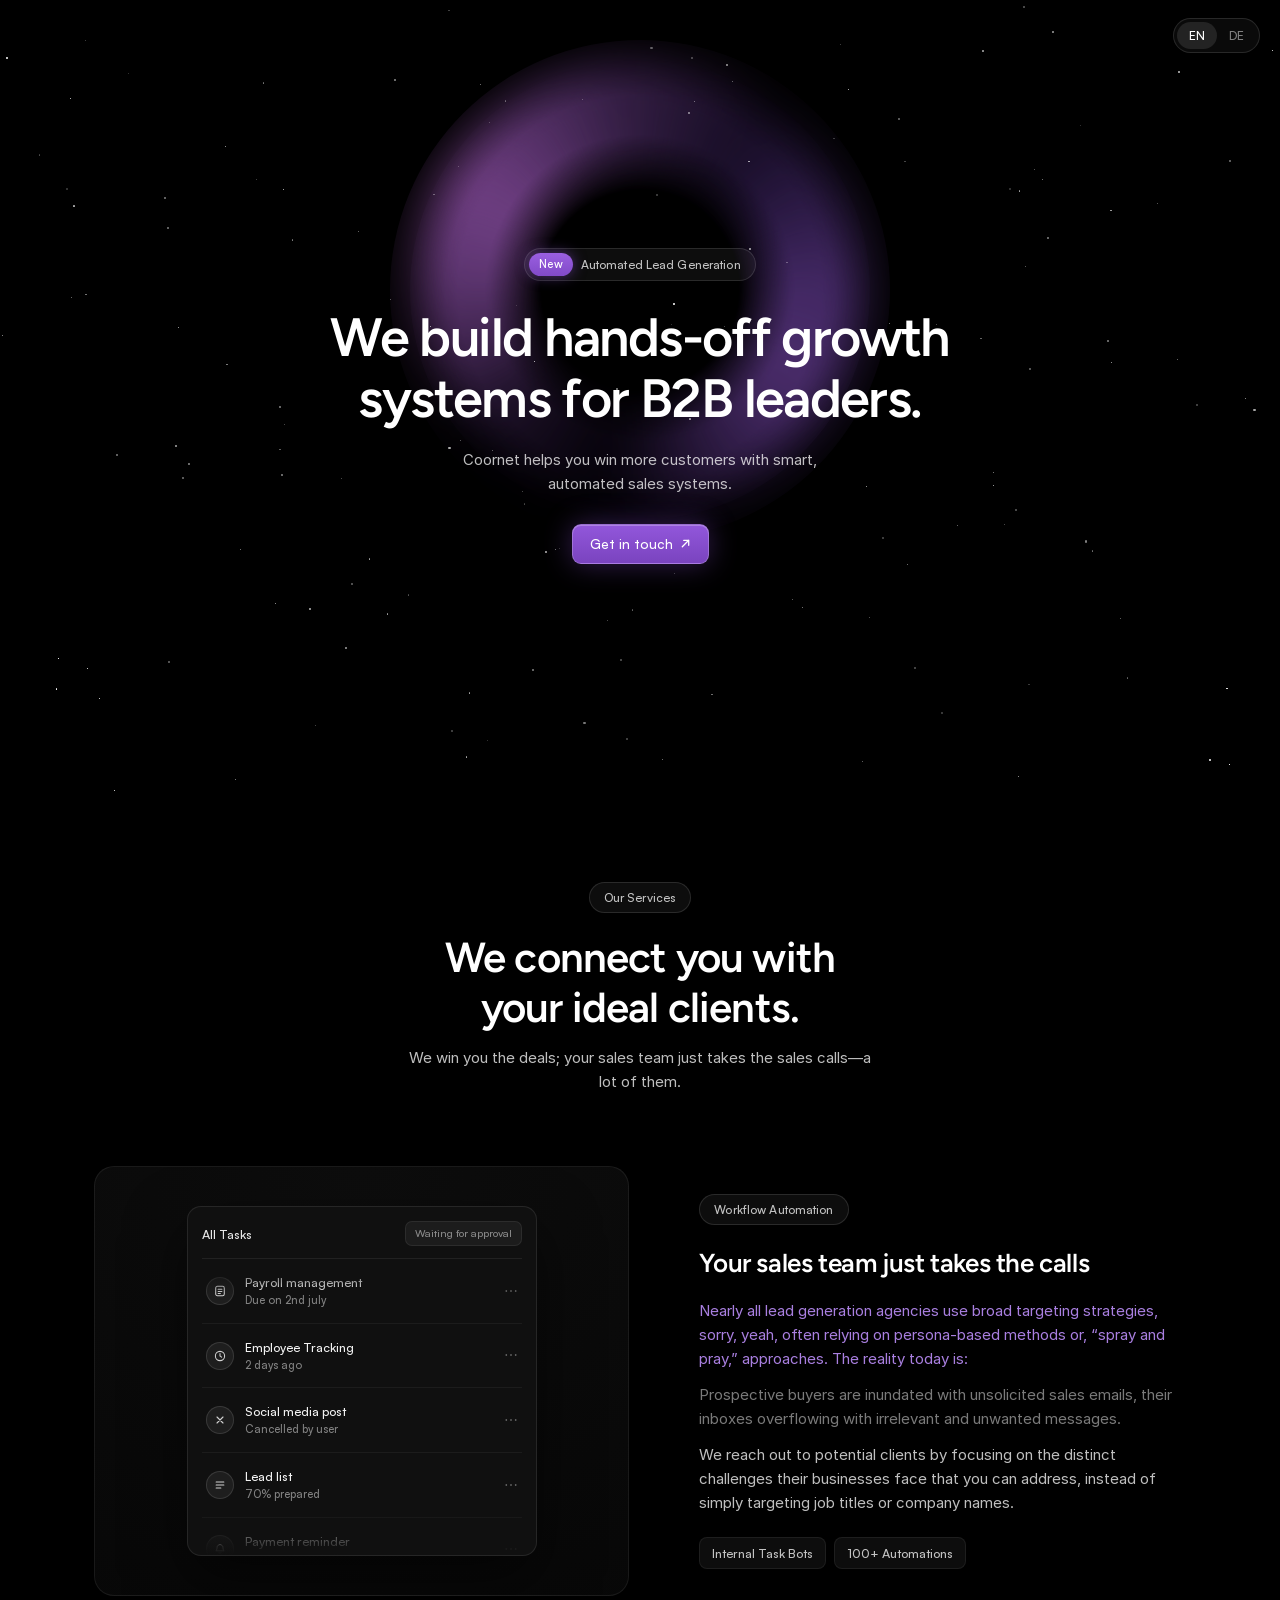
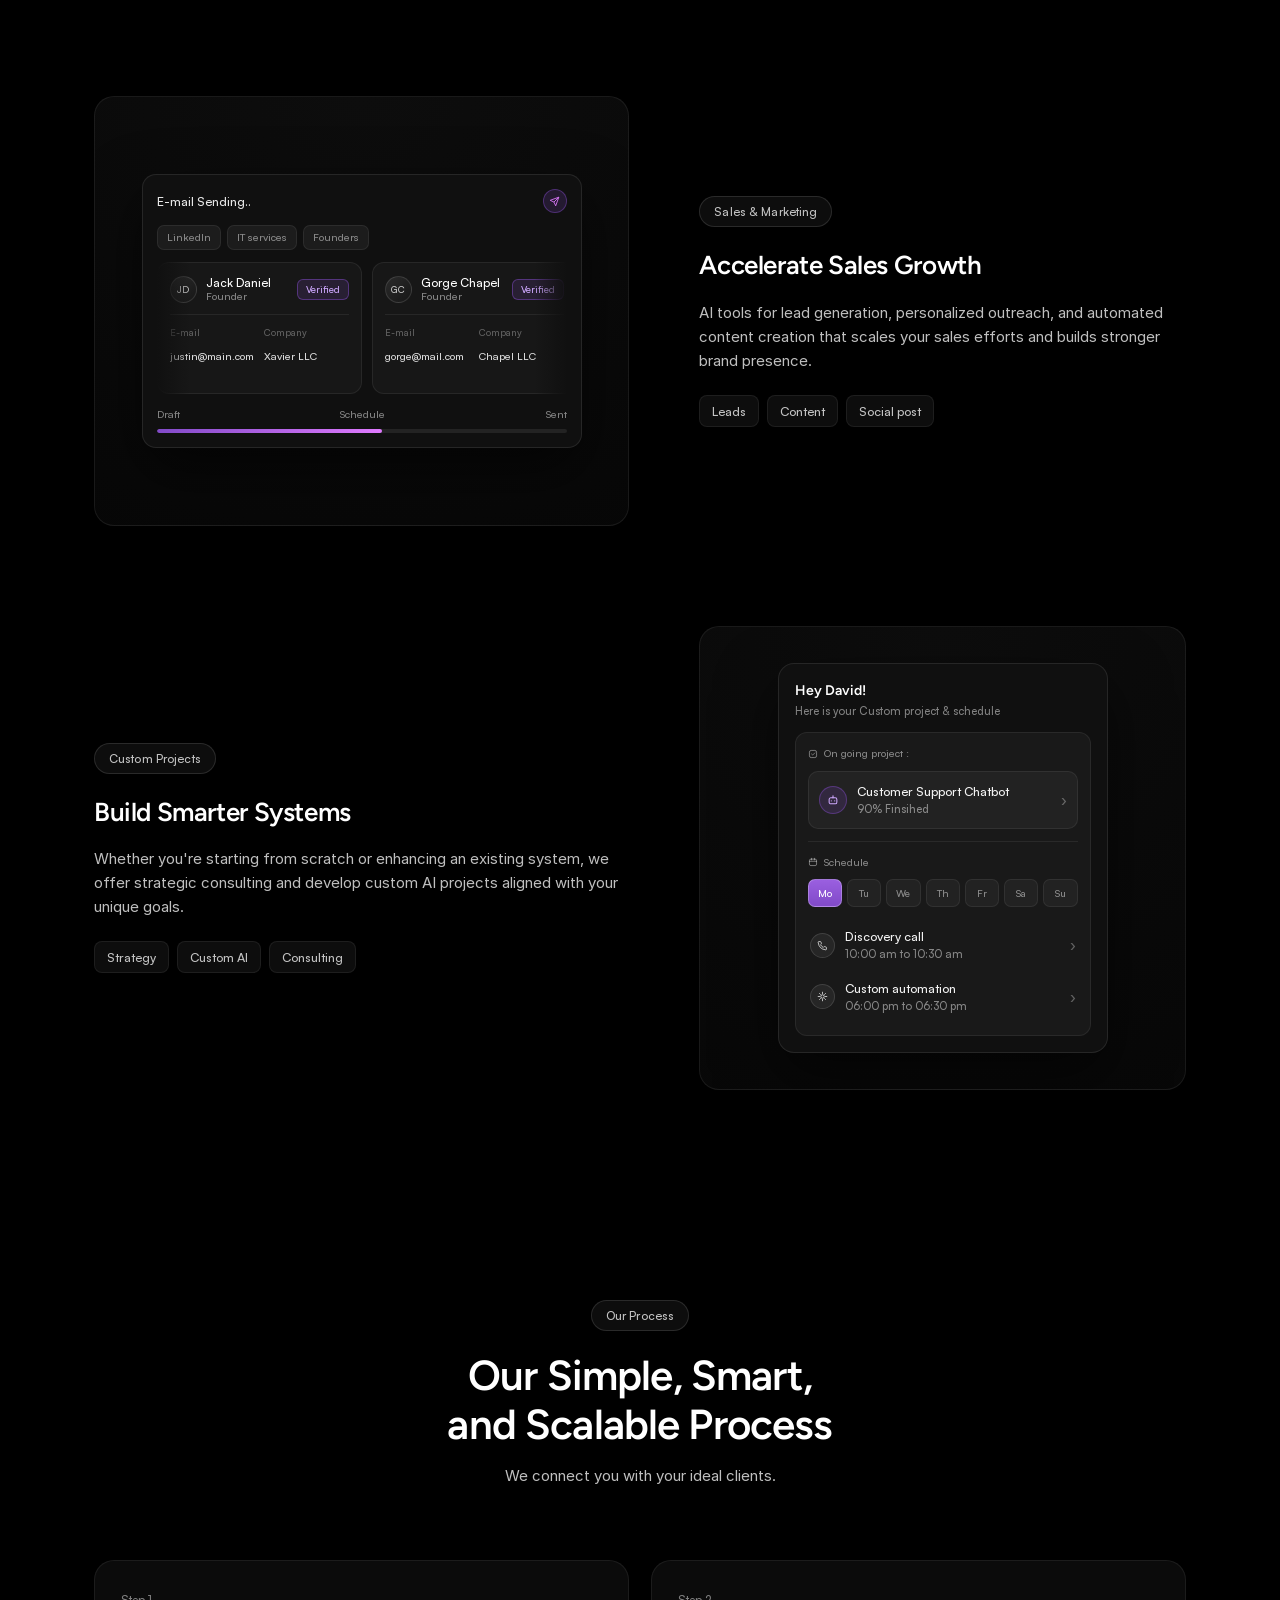
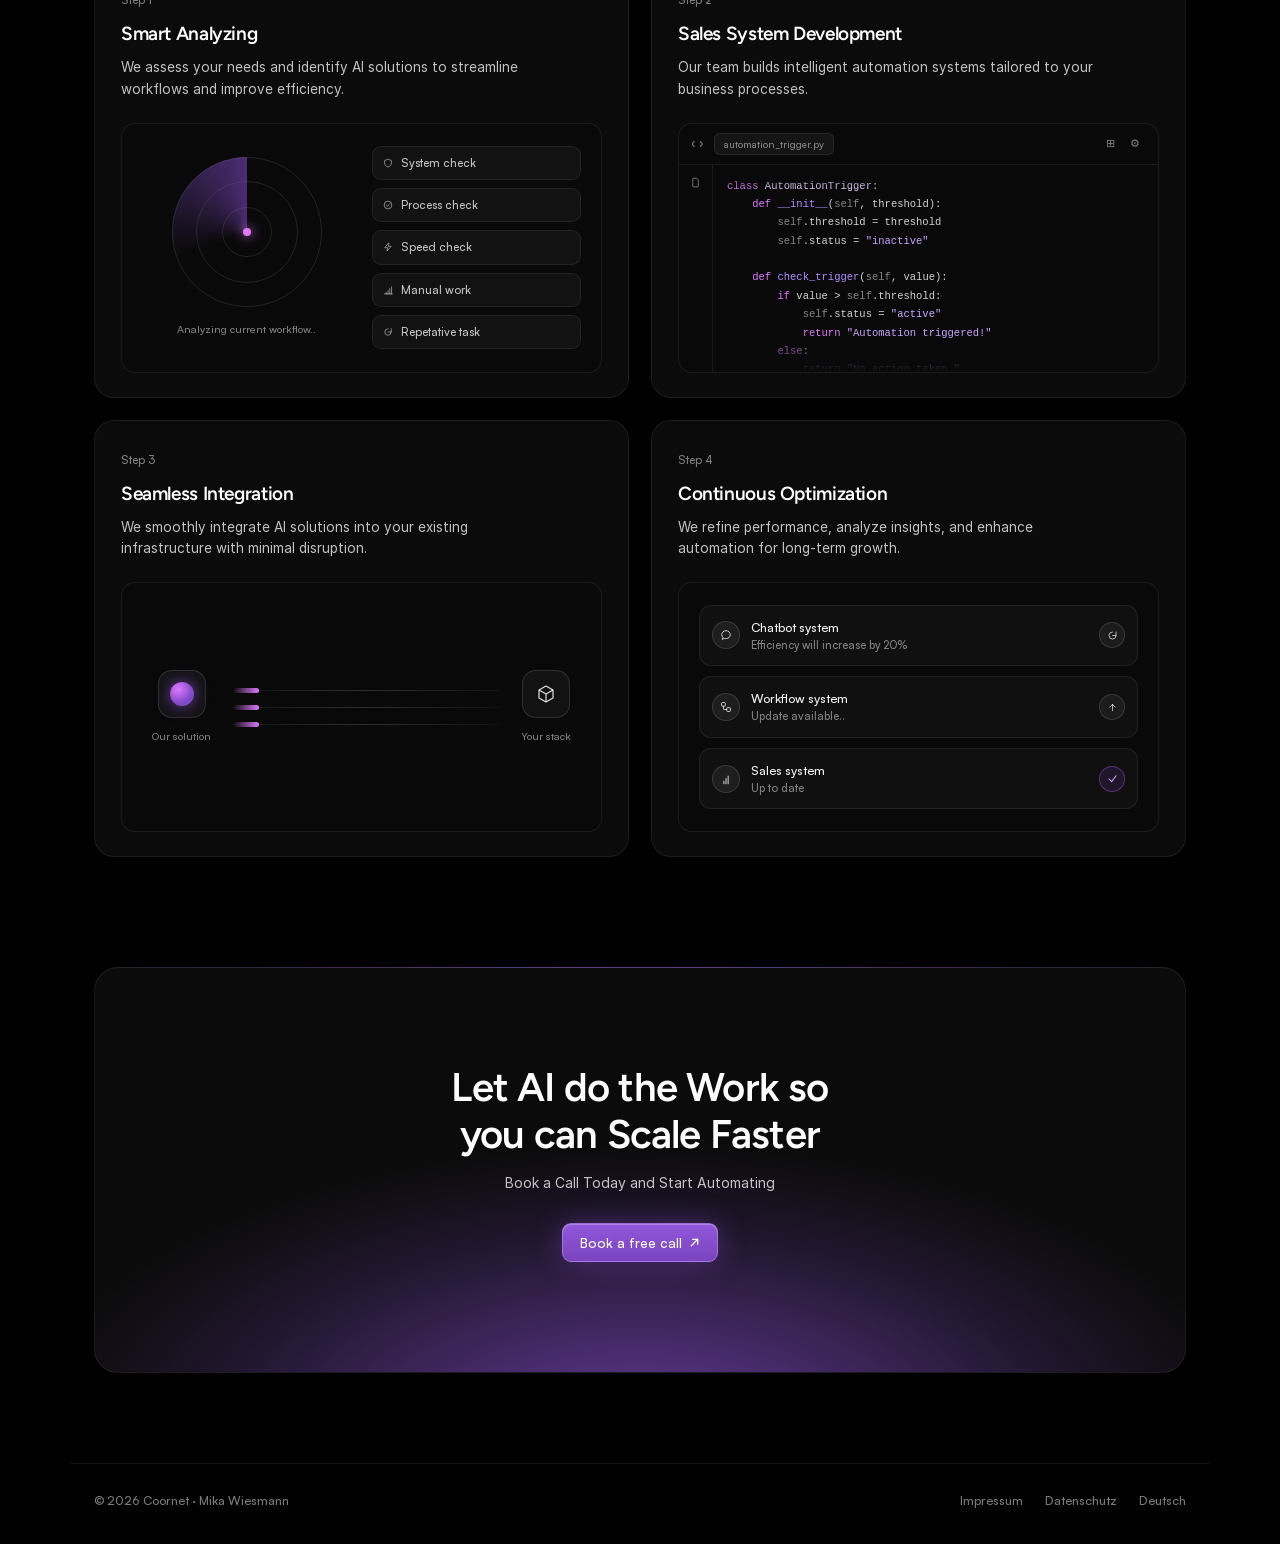
==== index.html @ ecef2a07 "Coornet site: static rebuild from Framer (EN + DE + legal pages) One-pager rebuilt as dependency-fre" ====
<!DOCTYPE html>
<html lang="en">
<head>
  <meta charset="utf-8">
  <meta name="viewport" content="width=device-width, initial-scale=1">
  <title>Coornet</title>
  <meta name="description" content="Coornet builds hands-off growth systems for B2B leaders: automated lead generation and outbound sales systems that win you customers.">
  <link rel="canonical" href="https://www.coornet.com/">
  <link rel="alternate" hreflang="en" href="https://www.coornet.com/">
  <link rel="alternate" hreflang="de" href="https://www.coornet.com/de/">
  <link rel="alternate" hreflang="x-default" href="https://www.coornet.com/">
  <meta property="og:title" content="Coornet">
  <meta property="og:description" content="We build hands-off growth systems for B2B leaders.">
  <meta property="og:image" content="https://www.coornet.com/assets/img/coornet-icon.png">
  <meta property="og:url" content="https://www.coornet.com/">
  <meta property="og:type" content="website">
  <link rel="icon" type="image/png" href="/assets/img/coornet-icon.png">
  <link rel="apple-touch-icon" href="/assets/img/coornet-icon.png">
  <link rel="stylesheet" href="/assets/css/fonts.css">
  <link rel="stylesheet" href="/assets/css/style.css">
</head>
<body>

<nav class="lang-switch" aria-label="Language">
  <a href="/" class="active" aria-current="page">EN</a><a href="/de/">DE</a>
</nav>

<!-- ============ HERO ============ -->
<section class="hero">
  <div class="hero-bg" aria-hidden="true">
    <div class="orb"></div>
    <div class="orb-core"></div>
    <div id="stars"></div>
  </div>
  <div class="hero-content">
    <div class="badge-pill hero-badge">
      <span class="badge-new">New</span>
      <span>Automated Lead Generation</span>
    </div>
    <h1 class="stagger">
      <span>We</span> <span>build</span> <span>hands-off</span> <span>growth</span>
      <span>systems</span> <span>for</span> <span>B2B</span> <span>leaders.</span>
    </h1>
    <p class="hero-sub stagger">
      <span>Coornet</span> <span>helps</span> <span>you</span> <span>win</span> <span>more</span>
      <span>customers</span> <span>with</span> <span>smart,</span> <span>automated</span>
      <span>sales</span> <span>systems.</span>
    </p>
    <div class="hero-cta">
      <a class="btn" href="https://cal.com/mika-wiesmann-trrq4i/intro-call-30m" target="_blank" rel="noopener">
        <span class="btn-label"><span>Get in touch</span><span>Get in touch</span></span>
        <svg class="btn-arrow" width="11" height="11" viewBox="0 0 12 12" fill="none"><path d="M2.5 9.5L9.5 2.5M9.5 2.5H4M9.5 2.5V8" stroke="currentColor" stroke-width="1.4" stroke-linecap="round" stroke-linejoin="round"/></svg>
      </a>
    </div>
  </div>
</section>

<!-- ============ SERVICES ============ -->
<section class="section services">
  <header class="sec-head reveal">
    <div class="badge-pill">Our Services</div>
    <h2>We connect you with<br>your ideal clients.</h2>
    <p>We win you the deals; your sales team just takes the sales calls&mdash;a lot of them.</p>
  </header>

  <!-- Card 1: Workflow Automation -->
  <div class="feature-card reveal">
    <div class="feature-graphic">
      <div class="mock mock-tasks">
        <div class="mock-tasks-top">
          <span class="mt-title">All Tasks</span>
          <span class="chip-dim">Waiting for approval</span>
        </div>
        <div class="tasks-viewport">
          <ul class="tasks-scroll">
            <li><span class="t-ico"><svg width="12" height="12" viewBox="0 0 14 14" fill="none"><rect x="2" y="1.5" width="10" height="11" rx="2" stroke="currentColor" stroke-width="1.2"/><path d="M4.8 5h4.4M4.8 7.5h4.4M4.8 10h2.6" stroke="currentColor" stroke-width="1.2" stroke-linecap="round"/></svg></span><span class="t-txt"><b>Payroll management</b><i>Due on 2nd july</i></span><span class="t-more">&#8943;</span></li>
            <li><span class="t-ico"><svg width="12" height="12" viewBox="0 0 14 14" fill="none"><circle cx="7" cy="7" r="5.4" stroke="currentColor" stroke-width="1.2"/><path d="M7 4.2V7l1.9 1.4" stroke="currentColor" stroke-width="1.2" stroke-linecap="round"/></svg></span><span class="t-txt"><b>Employee Tracking</b><i>2 days ago</i></span><span class="t-more">&#8943;</span></li>
            <li><span class="t-ico"><svg width="12" height="12" viewBox="0 0 14 14" fill="none"><path d="M3.5 3.5l7 7M10.5 3.5l-7 7" stroke="currentColor" stroke-width="1.3" stroke-linecap="round"/></svg></span><span class="t-txt"><b>Social media post</b><i>Cancelled by user</i></span><span class="t-more">&#8943;</span></li>
            <li><span class="t-ico"><svg width="12" height="12" viewBox="0 0 14 14" fill="none"><path d="M2.5 3.5h9M2.5 7h9M2.5 10.5h5.5" stroke="currentColor" stroke-width="1.2" stroke-linecap="round"/></svg></span><span class="t-txt"><b>Lead list</b><i>70% prepared</i></span><span class="t-more">&#8943;</span></li>
            <li><span class="t-ico"><svg width="12" height="12" viewBox="0 0 14 14" fill="none"><path d="M7 1.8c-2 0-3.4 1.5-3.4 3.4 0 3-1.4 4-1.4 4h9.6s-1.4-1-1.4-4c0-1.9-1.4-3.4-3.4-3.4zM5.9 11.4a1.2 1.2 0 002.2 0" stroke="currentColor" stroke-width="1.1" stroke-linecap="round" stroke-linejoin="round"/></svg></span><span class="t-txt"><b>Payment reminder</b><i>sent to selected clients</i></span><span class="t-more">&#8943;</span></li>
          </ul>
        </div>
      </div>
    </div>
    <div class="feature-content">
      <div class="badge-pill">Workflow Automation</div>
      <h3>Your sales team just takes the calls</h3>
      <p class="tint-purple">Nearly all lead generation agencies use broad targeting strategies, sorry, yeah, often relying on persona-based methods or, &ldquo;spray and pray,&rdquo; approaches. The reality today is:</p>
      <p class="tint-dim">Prospective buyers are inundated with unsolicited sales emails, their inboxes overflowing with irrelevant and unwanted messages.</p>
      <p>We reach out to potential clients by focusing on the distinct challenges their businesses face that you can address, instead of simply targeting job titles or company names.</p>
      <div class="tags"><span>Internal Task Bots</span><span>100+ Automations</span></div>
    </div>
  </div>

  <!-- Card 2: Sales & Marketing -->
  <div class="feature-card reveal">
    <div class="feature-graphic">
      <div class="mock mock-email">
        <div class="me-head">
          <span class="mt-title">E-mail Sending..</span>
          <span class="me-send"><svg width="11" height="11" viewBox="0 0 14 14" fill="none"><path d="M12.5 1.5L6.3 7.7M12.5 1.5L8.5 12.5l-2.2-4.8L1.5 5.5l11-4z" stroke="currentColor" stroke-width="1.1" stroke-linejoin="round"/></svg></span>
        </div>
        <div class="me-filters">
          <span class="chip-dim">LinkedIn</span><span class="chip-dim">IT services</span><span class="chip-dim">Founders</span>
        </div>
        <div class="leads-viewport">
          <div class="leads-track">
            <div class="lead-card"><div class="lc-top"><span class="lc-av">JD</span><span class="lc-name"><b>Jack Daniel</b><i>Founder</i></span><span class="chip-verified">Verified</span></div><div class="lc-grid"><span class="lc-l">E-mail</span><span class="lc-v">justin@main.com</span><span class="lc-l">Company</span><span class="lc-v">Xavier LLC</span></div></div>
            <div class="lead-card"><div class="lc-top"><span class="lc-av">GC</span><span class="lc-name"><b>Gorge Chapel</b><i>Founder</i></span><span class="chip-verified">Verified</span></div><div class="lc-grid"><span class="lc-l">E-mail</span><span class="lc-v">gorge@mail.com</span><span class="lc-l">Company</span><span class="lc-v">Chapel LLC</span></div></div>
            <div class="lead-card"><div class="lc-top"><span class="lc-av">MT</span><span class="lc-name"><b>Mike Tylor</b><i>Founder</i></span><span class="chip-verified">Verified</span></div><div class="lc-grid"><span class="lc-l">E-mail</span><span class="lc-v">mike@Cmb.com</span><span class="lc-l">Company</span><span class="lc-v">CMB LLC</span></div></div>
            <div class="lead-card"><div class="lc-top"><span class="lc-av">TS</span><span class="lc-name"><b>Thomas Shelby</b><i>Founder</i></span><span class="chip-verified">Verified</span></div><div class="lc-grid"><span class="lc-l">E-mail</span><span class="lc-v">Thimas@Sby.com</span><span class="lc-l">Company</span><span class="lc-v">Shelby.co</span></div></div>
            <div class="lead-card"><div class="lc-top"><span class="lc-av">JD</span><span class="lc-name"><b>Jack Daniel</b><i>Founder</i></span><span class="chip-verified">Verified</span></div><div class="lc-grid"><span class="lc-l">E-mail</span><span class="lc-v">justin@main.com</span><span class="lc-l">Company</span><span class="lc-v">Xavier LLC</span></div></div>
            <div class="lead-card"><div class="lc-top"><span class="lc-av">GC</span><span class="lc-name"><b>Gorge Chapel</b><i>Founder</i></span><span class="chip-verified">Verified</span></div><div class="lc-grid"><span class="lc-l">E-mail</span><span class="lc-v">gorge@mail.com</span><span class="lc-l">Company</span><span class="lc-v">Chapel LLC</span></div></div>
            <div class="lead-card"><div class="lc-top"><span class="lc-av">MT</span><span class="lc-name"><b>Mike Tylor</b><i>Founder</i></span><span class="chip-verified">Verified</span></div><div class="lc-grid"><span class="lc-l">E-mail</span><span class="lc-v">mike@Cmb.com</span><span class="lc-l">Company</span><span class="lc-v">CMB LLC</span></div></div>
            <div class="lead-card"><div class="lc-top"><span class="lc-av">TS</span><span class="lc-name"><b>Thomas Shelby</b><i>Founder</i></span><span class="chip-verified">Verified</span></div><div class="lc-grid"><span class="lc-l">E-mail</span><span class="lc-v">Thimas@Sby.com</span><span class="lc-l">Company</span><span class="lc-v">Shelby.co</span></div></div>
          </div>
        </div>
        <div class="me-bottom">
          <div class="me-status"><span>Draft</span><span>Schedule</span><span>Sent</span></div>
          <div class="me-bar"><div class="me-fill"></div></div>
        </div>
      </div>
    </div>
    <div class="feature-content">
      <div class="badge-pill">Sales &amp; Marketing</div>
      <h3>Accelerate Sales Growth</h3>
      <p>AI tools for lead generation, personalized outreach, and automated content creation that scales your sales efforts and builds stronger brand presence.</p>
      <div class="tags"><span>Leads</span><span>Content</span><span>Social post</span></div>
    </div>
  </div>

  <!-- Card 3: Custom Projects (text left, graphic right) -->
  <div class="feature-card feature-flip reveal">
    <div class="feature-content">
      <div class="badge-pill">Custom Projects</div>
      <h3>Build Smarter Systems</h3>
      <p>Whether you're starting from scratch or enhancing an existing system, we offer strategic consulting and develop custom AI projects aligned with your unique goals.</p>
      <div class="tags"><span>Strategy</span><span>Custom AI</span><span>Consulting</span></div>
    </div>
    <div class="feature-graphic">
      <div class="mock mock-david">
        <div class="md-greet"><b>Hey David!</b><i>Here is your Custom project &amp; schedule</i></div>
        <div class="md-panel">
          <div class="md-label"><svg width="10" height="10" viewBox="0 0 14 14" fill="none"><rect x="2" y="2" width="10" height="10" rx="2.5" stroke="currentColor" stroke-width="1.2"/><path d="M5 7l1.5 1.5L9.5 5.5" stroke="currentColor" stroke-width="1.2" stroke-linecap="round" stroke-linejoin="round"/></svg> On going project :</div>
          <div class="md-row">
            <span class="t-ico md-bot"><svg width="12" height="12" viewBox="0 0 14 14" fill="none"><rect x="2.5" y="4.5" width="9" height="7" rx="2" stroke="currentColor" stroke-width="1.2"/><path d="M7 2v2.5M5 8h.01M9 8h.01" stroke="currentColor" stroke-width="1.3" stroke-linecap="round"/></svg></span>
            <span class="t-txt"><b>Customer Support Chatbot</b><i>90% Finsihed</i></span>
            <span class="t-more">&#8250;</span>
          </div>
          <div class="md-divider"></div>
          <div class="md-label"><svg width="10" height="10" viewBox="0 0 14 14" fill="none"><rect x="2" y="3" width="10" height="9" rx="2" stroke="currentColor" stroke-width="1.2"/><path d="M2 6h10M5 1.8V4M9 1.8V4" stroke="currentColor" stroke-width="1.2" stroke-linecap="round"/></svg> Schedule</div>
          <div class="md-week">
            <span class="active">Mo</span><span>Tu</span><span>We</span><span>Th</span><span>Fr</span><span>Sa</span><span>Su</span>
          </div>
          <div class="md-meeting">
            <span class="t-ico"><svg width="11" height="11" viewBox="0 0 14 14" fill="none"><path d="M12 9.8v1.7a1 1 0 01-1.1 1A10.8 10.8 0 011.5 3.1 1 1 0 012.5 2h1.7a1 1 0 011 .86c.06.5.18 1 .34 1.44a1 1 0 01-.23 1.05l-.72.72a8.7 8.7 0 003.34 3.34l.72-.72a1 1 0 011.05-.23c.47.16.95.28 1.44.34a1 1 0 01.86 1z" stroke="currentColor" stroke-width="1.1" stroke-linejoin="round"/></svg></span>
            <span class="t-txt"><b>Discovery call</b><i>10:00 am to 10:30 am</i></span>
            <span class="t-more">&#8250;</span>
          </div>
          <div class="md-meeting">
            <span class="t-ico"><svg width="11" height="11" viewBox="0 0 14 14" fill="none"><circle cx="7" cy="7" r="2.2" stroke="currentColor" stroke-width="1.2"/><path d="M7 1.5v1.8M7 10.7v1.8M1.5 7h1.8M10.7 7h1.8M3.1 3.1l1.3 1.3M9.6 9.6l1.3 1.3M10.9 3.1L9.6 4.4M4.4 9.6l-1.3 1.3" stroke="currentColor" stroke-width="1.1" stroke-linecap="round"/></svg></span>
            <span class="t-txt"><b>Custom automation</b><i>06:00 pm to 06:30 pm</i></span>
            <span class="t-more">&#8250;</span>
          </div>
        </div>
      </div>
    </div>
  </div>
</section>

<!-- ============ PROCESS ============ -->
<section class="section process">
  <header class="sec-head reveal">
    <div class="badge-pill">Our Process</div>
    <h2>Our Simple, Smart,<br>and Scalable Process</h2>
    <p>We connect you with your ideal clients.</p>
  </header>

  <div class="process-grid">
    <div class="p-card reveal">
      <span class="p-step">Step 1</span>
      <h3 class="p-title">Smart Analyzing</h3>
      <p class="p-desc">We assess your needs and identify AI solutions to streamline workflows and improve efficiency.</p>
      <div class="p-mock mock-radar">
        <div class="radar-side">
          <div class="radar">
            <div class="r-ring r1"></div><div class="r-ring r2"></div><div class="r-ring r3"></div>
            <div class="r-scan"></div><div class="r-dot"></div>
          </div>
          <span class="r-caption">Analyzing current workflow..</span>
        </div>
        <div class="radar-checks">
          <span><i class="ck"><svg width="10" height="10" viewBox="0 0 14 14" fill="none"><path d="M7 1.5l4.8 2.2v3.1c0 3-2 5-4.8 5.7-2.8-.7-4.8-2.7-4.8-5.7V3.7L7 1.5z" stroke="currentColor" stroke-width="1.1" stroke-linejoin="round"/></svg></i>System check</span>
          <span><i class="ck"><svg width="10" height="10" viewBox="0 0 14 14" fill="none"><circle cx="7" cy="7" r="5.4" stroke="currentColor" stroke-width="1.1"/><path d="M4.6 7l1.7 1.7 3.1-3.4" stroke="currentColor" stroke-width="1.1" stroke-linecap="round" stroke-linejoin="round"/></svg></i>Process check</span>
          <span><i class="ck"><svg width="10" height="10" viewBox="0 0 14 14" fill="none"><path d="M7.6 1.5L2.5 8h4l-.9 4.5L11.5 6h-4l.9-4.5h-.8z" stroke="currentColor" stroke-width="1.1" stroke-linejoin="round"/></svg></i>Speed check</span>
          <span><i class="ck"><svg width="10" height="10" viewBox="0 0 14 14" fill="none"><path d="M4.5 12.5v-2M7 12.5V8M9.5 12.5V5M12 12.5V2.5M2 12.5h11" stroke="currentColor" stroke-width="1.1" stroke-linecap="round"/></svg></i>Manual work</span>
          <span><i class="ck"><svg width="10" height="10" viewBox="0 0 14 14" fill="none"><path d="M11.5 7A4.5 4.5 0 117 2.5M11.5 2.5V7H7" stroke="currentColor" stroke-width="1.1" stroke-linecap="round" stroke-linejoin="round"/></svg></i>Repetative task</span>
        </div>
      </div>
    </div>

    <div class="p-card reveal">
      <span class="p-step">Step 2</span>
      <h3 class="p-title">Sales System Development</h3>
      <p class="p-desc">Our team builds intelligent automation systems tailored to your business processes.</p>
      <div class="p-mock mock-code">
        <div class="code-chrome">
          <span class="cc-arrows">&#8249; &#8250;</span>
          <span class="cc-file">automation_trigger.py</span>
          <span class="cc-icons">&#8862; &#9881;</span>
        </div>
        <div class="code-body">
          <div class="code-rail"><svg width="11" height="11" viewBox="0 0 14 14" fill="none"><path d="M8.5 1.5h-4a1 1 0 00-1 1v9a1 1 0 001 1h5a1 1 0 001-1V3.5l-2-2z" stroke="currentColor" stroke-width="1.1" stroke-linejoin="round"/></svg></div>
          <div class="code-viewport">
            <div class="code-scroll">
<pre><code><span class="k">class</span> <span class="n">AutomationTrigger</span>:
    <span class="k">def</span> <span class="f">__init__</span>(<span class="s">self</span>, threshold):
        <span class="s">self</span>.threshold = threshold
        <span class="s">self</span>.status = <span class="str">"inactive"</span>

    <span class="k">def</span> <span class="f">check_trigger</span>(<span class="s">self</span>, value):
        <span class="k">if</span> value &gt; <span class="s">self</span>.threshold:
            <span class="s">self</span>.status = <span class="str">"active"</span>
            <span class="k">return</span> <span class="str">"Automation triggered!"</span>
        <span class="k">else</span>:
            <span class="k">return</span> <span class="str">"No action taken."</span>

    <span class="k">def</span> <span class="f">get_status</span>(<span class="s">self</span>):
        <span class="k">return</span> <span class="str">f"Status: {self.status}"</span>
</code></pre>
<pre><code><span class="k">class</span> <span class="n">AutomationTrigger</span>:
    <span class="k">def</span> <span class="f">__init__</span>(<span class="s">self</span>, threshold):
        <span class="s">self</span>.threshold = threshold
        <span class="s">self</span>.status = <span class="str">"inactive"</span>

    <span class="k">def</span> <span class="f">check_trigger</span>(<span class="s">self</span>, value):
        <span class="k">if</span> value &gt; <span class="s">self</span>.threshold:
            <span class="s">self</span>.status = <span class="str">"active"</span>
            <span class="k">return</span> <span class="str">"Automation triggered!"</span>
        <span class="k">else</span>:
            <span class="k">return</span> <span class="str">"No action taken."</span>

    <span class="k">def</span> <span class="f">get_status</span>(<span class="s">self</span>):
        <span class="k">return</span> <span class="str">f"Status: {self.status}"</span>
</code></pre>
            </div>
          </div>
        </div>
      </div>
    </div>

    <div class="p-card reveal">
      <span class="p-step">Step 3</span>
      <h3 class="p-title">Seamless Integration</h3>
      <p class="p-desc">We smoothly integrate AI solutions into your existing infrastructure with minimal disruption.</p>
      <div class="p-mock mock-integration">
        <div class="int-node">
          <span class="int-orb"></span>
          <span class="int-label">Our solution</span>
        </div>
        <div class="int-lines">
          <span class="int-line"><i></i></span>
          <span class="int-line"><i></i></span>
          <span class="int-line"><i></i></span>
        </div>
        <div class="int-node">
          <span class="int-stack"><svg width="20" height="20" viewBox="0 0 20 20" fill="none"><path d="M10 2l7 4v8l-7 4-7-4V6l7-4z" stroke="currentColor" stroke-width="1.2" stroke-linejoin="round"/><path d="M10 10l7-4M10 10L3 6M10 10v8" stroke="currentColor" stroke-width="1.2" stroke-linejoin="round"/></svg></span>
          <span class="int-label">Your stack</span>
        </div>
      </div>
    </div>

    <div class="p-card reveal">
      <span class="p-step">Step 4</span>
      <h3 class="p-title">Continuous Optimization</h3>
      <p class="p-desc">We refine performance, analyze insights, and enhance automation for long-term growth.</p>
      <div class="p-mock mock-status">
        <div class="st-row">
          <span class="t-ico"><svg width="12" height="12" viewBox="0 0 14 14" fill="none"><path d="M12 6.6a4.8 4.8 0 01-5 4.6 5.5 5.5 0 01-1.5-.2L2.5 12l.9-2.3A4.5 4.5 0 012 6.6 4.8 4.8 0 017 2a4.8 4.8 0 015 4.6z" stroke="currentColor" stroke-width="1.1" stroke-linejoin="round"/></svg></span>
          <span class="t-txt"><b>Chatbot system</b><i>Efficiency will increase by 20%</i></span>
          <span class="st-ico st-spin"><svg width="11" height="11" viewBox="0 0 14 14" fill="none"><path d="M11.5 7A4.5 4.5 0 117 2.5M11.5 2.5V7H7" stroke="currentColor" stroke-width="1.2" stroke-linecap="round" stroke-linejoin="round"/></svg></span>
        </div>
        <div class="st-row">
          <span class="t-ico"><svg width="12" height="12" viewBox="0 0 14 14" fill="none"><rect x="1.8" y="1.8" width="4.4" height="4.4" rx="1.2" stroke="currentColor" stroke-width="1.1"/><rect x="7.8" y="7.8" width="4.4" height="4.4" rx="1.2" stroke="currentColor" stroke-width="1.1"/><path d="M4 6.2V9a1 1 0 001 1h2.8" stroke="currentColor" stroke-width="1.1" stroke-linecap="round"/></svg></span>
          <span class="t-txt"><b>Workflow system</b><i>Update available..</i></span>
          <span class="st-ico"><svg width="11" height="11" viewBox="0 0 14 14" fill="none"><path d="M7 11V3M7 3L3.5 6.5M7 3l3.5 3.5" stroke="currentColor" stroke-width="1.2" stroke-linecap="round" stroke-linejoin="round"/></svg></span>
        </div>
        <div class="st-row">
          <span class="t-ico"><svg width="12" height="12" viewBox="0 0 14 14" fill="none"><path d="M4.5 12.5v-3M7 12.5v-6M9.5 12.5v-9" stroke="currentColor" stroke-width="1.2" stroke-linecap="round"/></svg></span>
          <span class="t-txt"><b>Sales system</b><i>Up to date</i></span>
          <span class="st-ico st-ok"><svg width="11" height="11" viewBox="0 0 14 14" fill="none"><path d="M2.5 7.5L6 11l5.5-7.5" stroke="currentColor" stroke-width="1.3" stroke-linecap="round" stroke-linejoin="round"/></svg></span>
        </div>
      </div>
    </div>
  </div>

  <!-- ============ CTA ============ -->
  <div class="cta-card reveal">
    <h2>Let AI do the Work so<br>you can Scale Faster</h2>
    <p>Book a Call Today and Start Automating</p>
    <a class="btn" href="https://cal.com/mika-wiesmann-trrq4i/intro-call-30m" target="_blank" rel="noopener">
      <span class="btn-label"><span>Book a free call</span><span>Book a free call</span></span>
      <svg class="btn-arrow" width="11" height="11" viewBox="0 0 12 12" fill="none"><path d="M2.5 9.5L9.5 2.5M9.5 2.5H4M9.5 2.5V8" stroke="currentColor" stroke-width="1.4" stroke-linecap="round" stroke-linejoin="round"/></svg>
    </a>
  </div>
</section>

<footer class="site-footer">
  <span class="sf-copy">&copy; 2026 Coornet &middot; Mika Wiesmann</span>
  <nav class="sf-nav">
    <a href="/impressum/">Impressum</a>
    <a href="/datenschutz/">Datenschutz</a>
    <a href="/de/" lang="de">Deutsch</a>
  </nav>
</footer>

<script src="/assets/js/main.js"></script>
</body>
</html>
---- assets/css/fonts.css ----
@font-face {
  font-family: "Figtree";
  font-style: italic;
  font-weight: 400;
  font-display: swap;
  src: url("../fonts/figtree-b69eaba1f9.woff2") format("woff2");
  unicode-range: U+0100-02BA, U+02BD-02C5, U+02C7-02CC, U+02CE-02D7, U+02DD-02FF, U+0304, U+0308, U+0329, U+1D00-1DBF, U+1E00-1E9F, U+1EF2-1EFF, U+2020, U+20A0-20AB, U+20AD-20C0, U+2113, U+2C60-2C7F, U+A720-A7FF;
}
@font-face {
  font-family: "Figtree";
  font-style: italic;
  font-weight: 400;
  font-display: swap;
  src: url("../fonts/figtree-abf40b3141.woff2") format("woff2");
  unicode-range: U+0000-00FF, U+0131, U+0152-0153, U+02BB-02BC, U+02C6, U+02DA, U+02DC, U+0304, U+0308, U+0329, U+2000-206F, U+20AC, U+2122, U+2191, U+2193, U+2212, U+2215, U+FEFF, U+FFFD;
}
@font-face {
  font-family: "Figtree";
  font-style: italic;
  font-weight: 500;
  font-display: swap;
  src: url("../fonts/figtree-b69eaba1f9.woff2") format("woff2");
  unicode-range: U+0100-02BA, U+02BD-02C5, U+02C7-02CC, U+02CE-02D7, U+02DD-02FF, U+0304, U+0308, U+0329, U+1D00-1DBF, U+1E00-1E9F, U+1EF2-1EFF, U+2020, U+20A0-20AB, U+20AD-20C0, U+2113, U+2C60-2C7F, U+A720-A7FF;
}
@font-face {
  font-family: "Figtree";
  font-style: italic;
  font-weight: 500;
  font-display: swap;
  src: url("../fonts/figtree-abf40b3141.woff2") format("woff2");
  unicode-range: U+0000-00FF, U+0131, U+0152-0153, U+02BB-02BC, U+02C6, U+02DA, U+02DC, U+0304, U+0308, U+0329, U+2000-206F, U+20AC, U+2122, U+2191, U+2193, U+2212, U+2215, U+FEFF, U+FFFD;
}
@font-face {
  font-family: "Figtree";
  font-style: italic;
  font-weight: 600;
  font-display: swap;
  src: url("../fonts/figtree-b69eaba1f9.woff2") format("woff2");
  unicode-range: U+0100-02BA, U+02BD-02C5, U+02C7-02CC, U+02CE-02D7, U+02DD-02FF, U+0304, U+0308, U+0329, U+1D00-1DBF, U+1E00-1E9F, U+1EF2-1EFF, U+2020, U+20A0-20AB, U+20AD-20C0, U+2113, U+2C60-2C7F, U+A720-A7FF;
}
@font-face {
  font-family: "Figtree";
  font-style: italic;
  font-weight: 600;
  font-display: swap;
  src: url("../fonts/figtree-abf40b3141.woff2") format("woff2");
  unicode-range: U+0000-00FF, U+0131, U+0152-0153, U+02BB-02BC, U+02C6, U+02DA, U+02DC, U+0304, U+0308, U+0329, U+2000-206F, U+20AC, U+2122, U+2191, U+2193, U+2212, U+2215, U+FEFF, U+FFFD;
}
@font-face {
  font-family: "Figtree";
  font-style: italic;
  font-weight: 700;
  font-display: swap;
  src: url("../fonts/figtree-b69eaba1f9.woff2") format("woff2");
  unicode-range: U+0100-02BA, U+02BD-02C5, U+02C7-02CC, U+02CE-02D7, U+02DD-02FF, U+0304, U+0308, U+0329, U+1D00-1DBF, U+1E00-1E9F, U+1EF2-1EFF, U+2020, U+20A0-20AB, U+20AD-20C0, U+2113, U+2C60-2C7F, U+A720-A7FF;
}
@font-face {
  font-family: "Figtree";
  font-style: italic;
  font-weight: 700;
  font-display: swap;
  src: url("../fonts/figtree-abf40b3141.woff2") format("woff2");
  unicode-range: U+0000-00FF, U+0131, U+0152-0153, U+02BB-02BC, U+02C6, U+02DA, U+02DC, U+0304, U+0308, U+0329, U+2000-206F, U+20AC, U+2122, U+2191, U+2193, U+2212, U+2215, U+FEFF, U+FFFD;
}
@font-face {
  font-family: "Figtree";
  font-style: normal;
  font-weight: 400;
  font-display: swap;
  src: url("../fonts/figtree-c15953e563.woff2") format("woff2");
  unicode-range: U+0100-02BA, U+02BD-02C5, U+02C7-02CC, U+02CE-02D7, U+02DD-02FF, U+0304, U+0308, U+0329, U+1D00-1DBF, U+1E00-1E9F, U+1EF2-1EFF, U+2020, U+20A0-20AB, U+20AD-20C0, U+2113, U+2C60-2C7F, U+A720-A7FF;
}
@font-face {
  font-family: "Figtree";
  font-style: normal;
  font-weight: 400;
  font-display: swap;
  src: url("../fonts/figtree-dab710cf25.woff2") format("woff2");
  unicode-range: U+0000-00FF, U+0131, U+0152-0153, U+02BB-02BC, U+02C6, U+02DA, U+02DC, U+0304, U+0308, U+0329, U+2000-206F, U+20AC, U+2122, U+2191, U+2193, U+2212, U+2215, U+FEFF, U+FFFD;
}
@font-face {
  font-family: "Figtree";
  font-style: normal;
  font-weight: 600;
  font-display: swap;
  src: url("../fonts/figtree-c15953e563.woff2") format("woff2");
  unicode-range: U+0100-02BA, U+02BD-02C5, U+02C7-02CC, U+02CE-02D7, U+02DD-02FF, U+0304, U+0308, U+0329, U+1D00-1DBF, U+1E00-1E9F, U+1EF2-1EFF, U+2020, U+20A0-20AB, U+20AD-20C0, U+2113, U+2C60-2C7F, U+A720-A7FF;
}
@font-face {
  font-family: "Figtree";
  font-style: normal;
  font-weight: 600;
  font-display: swap;
  src: url("../fonts/figtree-dab710cf25.woff2") format("woff2");
  unicode-range: U+0000-00FF, U+0131, U+0152-0153, U+02BB-02BC, U+02C6, U+02DA, U+02DC, U+0304, U+0308, U+0329, U+2000-206F, U+20AC, U+2122, U+2191, U+2193, U+2212, U+2215, U+FEFF, U+FFFD;
}
@font-face {
  font-family: "Figtree";
  font-style: normal;
  font-weight: 700;
  font-display: swap;
  src: url("../fonts/figtree-c15953e563.woff2") format("woff2");
  unicode-range: U+0100-02BA, U+02BD-02C5, U+02C7-02CC, U+02CE-02D7, U+02DD-02FF, U+0304, U+0308, U+0329, U+1D00-1DBF, U+1E00-1E9F, U+1EF2-1EFF, U+2020, U+20A0-20AB, U+20AD-20C0, U+2113, U+2C60-2C7F, U+A720-A7FF;
}
@font-face {
  font-family: "Figtree";
  font-style: normal;
  font-weight: 700;
  font-display: swap;
  src: url("../fonts/figtree-dab710cf25.woff2") format("woff2");
  unicode-range: U+0000-00FF, U+0131, U+0152-0153, U+02BB-02BC, U+02C6, U+02DA, U+02DC, U+0304, U+0308, U+0329, U+2000-206F, U+20AC, U+2122, U+2191, U+2193, U+2212, U+2215, U+FEFF, U+FFFD;
}
@font-face {
  font-family: "Figtree Variable";
  font-style: normal;
  font-weight: 300 900;
  font-display: swap;
  src: url("../fonts/figtree-c15953e563.woff2") format("woff2");
  unicode-range: U+0100-02BA, U+02BD-02C5, U+02C7-02CC, U+02CE-02D7, U+02DD-02FF, U+0304, U+0308, U+0329, U+1D00-1DBF, U+1E00-1E9F, U+1EF2-1EFF, U+2020, U+20A0-20AB, U+20AD-20C0, U+2113, U+2C60-2C7F, U+A720-A7FF;
}
@font-face {
  font-family: "Figtree Variable";
  font-style: normal;
  font-weight: 300 900;
  font-display: swap;
  src: url("../fonts/figtree-dab710cf25.woff2") format("woff2");
  unicode-range: U+0000-00FF, U+0131, U+0152-0153, U+02BB-02BC, U+02C6, U+02DA, U+02DC, U+0304, U+0308, U+0329, U+2000-206F, U+20AC, U+2122, U+2191, U+2193, U+2212, U+2215, U+FEFF, U+FFFD;
}
@font-face {
  font-family: "Figtree";
  font-style: italic;
  font-weight: 900;
  font-display: swap;
  src: url("../fonts/figtree-db41c8eb85.woff2") format("woff2");
  unicode-range: U+0100-02BA, U+02BD-02C5, U+02C7-02CC, U+02CE-02D7, U+02DD-02FF, U+0304, U+0308, U+0329, U+1D00-1DBF, U+1E00-1E9F, U+1EF2-1EFF, U+2020, U+20A0-20AB, U+20AD-20C0, U+2113, U+2C60-2C7F, U+A720-A7FF;
}
@font-face {
  font-family: "Figtree";
  font-style: italic;
  font-weight: 900;
  font-display: swap;
  src: url("../fonts/figtree-69b8c9bfbc.woff2") format("woff2");
  unicode-range: U+0000-00FF, U+0131, U+0152-0153, U+02BB-02BC, U+02C6, U+02DA, U+02DC, U+0304, U+0308, U+0329, U+2000-206F, U+20AC, U+2122, U+2191, U+2193, U+2212, U+2215, U+FEFF, U+FFFD;
}
@font-face {
  font-family: "Figtree";
  font-style: normal;
  font-weight: 900;
  font-display: swap;
  src: url("../fonts/figtree-c402644026.woff2") format("woff2");
  unicode-range: U+0100-02BA, U+02BD-02C5, U+02C7-02CC, U+02CE-02D7, U+02DD-02FF, U+0304, U+0308, U+0329, U+1D00-1DBF, U+1E00-1E9F, U+1EF2-1EFF, U+2020, U+20A0-20AB, U+20AD-20C0, U+2113, U+2C60-2C7F, U+A720-A7FF;
}
@font-face {
  font-family: "Figtree";
  font-style: normal;
  font-weight: 900;
  font-display: swap;
  src: url("../fonts/figtree-576571ce27.woff2") format("woff2");
  unicode-range: U+0000-00FF, U+0131, U+0152-0153, U+02BB-02BC, U+02C6, U+02DA, U+02DC, U+0304, U+0308, U+0329, U+2000-206F, U+20AC, U+2122, U+2191, U+2193, U+2212, U+2215, U+FEFF, U+FFFD;
}
@font-face {
  font-family: "Figtree";
  font-style: normal;
  font-weight: 500;
  font-display: swap;
  src: url("../fonts/figtree-261802ae6f.woff2") format("woff2");
}
@font-face {
  font-family: "Inter";
  font-style: normal;
  font-weight: 400;
  font-display: swap;
  src: url("../fonts/inter-5f8cf06e14.woff2") format("woff2");
  unicode-range: U+0460-052F, U+1C80-1C88, U+20B4, U+2DE0-2DFF, U+A640-A69F, U+FE2E-FE2F;
}
@font-face {
  font-family: "Inter";
  font-style: normal;
  font-weight: 400;
  font-display: swap;
  src: url("../fonts/inter-edff10a1b0.woff2") format("woff2");
  unicode-range: U+0301, U+0400-045F, U+0490-0491, U+04B0-04B1, U+2116;
}
@font-face {
  font-family: "Inter";
  font-style: normal;
  font-weight: 400;
  font-display: swap;
  src: url("../fonts/inter-b99090d9c1.woff2") format("woff2");
  unicode-range: U+1F00-1FFF;
}
@font-face {
  font-family: "Inter";
  font-style: normal;
  font-weight: 400;
  font-display: swap;
  src: url("../fonts/inter-a49dcef546.woff2") format("woff2");
  unicode-range: U+0370-03FF;
}
@font-face {
  font-family: "Inter";
  font-style: normal;
  font-weight: 400;
  font-display: swap;
  src: url("../fonts/inter-a428543ca5.woff2") format("woff2");
  unicode-range: U+0100-024F, U+0259, U+1E00-1EFF, U+2020, U+20A0-20AB, U+20AD-20CF, U+2113, U+2C60-2C7F, U+A720-A7FF;
}
@font-face {
  font-family: "Inter";
  font-style: normal;
  font-weight: 400;
  font-display: swap;
  src: url("../fonts/inter-4eab013a4d.woff2") format("woff2");
  unicode-range: U+0000-00FF, U+0131, U+0152-0153, U+02BB-02BC, U+02C6, U+02DA, U+02DC, U+2000-206F, U+2070, U+2074-207E, U+2080-208E, U+20AC, U+2122, U+2191, U+2193, U+2212, U+2215, U+FEFF, U+FFFD;
}
@font-face {
  font-family: "Inter";
  font-style: normal;
  font-weight: 400;
  font-display: swap;
  src: url("../fonts/inter-9265fc7e60.woff2") format("woff2");
  unicode-range: U+0102-0103, U+0110-0111, U+0128-0129, U+0168-0169, U+01A0-01A1, U+01AF-01B0, U+1EA0-1EF9, U+20AB;
}
@font-face {
  font-family: "Inter";
  font-style: normal;
  font-weight: 400;
  font-display: swap;
  src: url("../fonts/inter-4c9aa2708f.woff2") format("woff2");
  unicode-range: U+0000-00FF, U+0131, U+0152-0153, U+02BB-02BC, U+02C6, U+02DA, U+02DC, U+2000-206F, U+2074, U+20AC, U+2122, U+2191, U+2193, U+2212, U+2215, U+FEFF, U+FFFD;
}
@font-face {
  font-family: "Satoshi";
  font-style: normal;
  font-weight: 500;
  font-display: swap;
  src: url("../fonts/satoshi-e8c682716a.woff2") format("woff2");
}
---- assets/css/style.css ----
/* ============================================================
   Coornet — coornet.com
   Clean static rebuild of the Framer site. Dark theme, purple accent.
   ============================================================ */

:root {
  --bg: #000000;
  --card: #0b0b0b;
  --panel: #101010;
  --panel-2: #0d0d0d;
  --line: rgba(255, 255, 255, 0.07);
  --line-2: rgba(255, 255, 255, 0.12);
  --text: #ffffff;
  --dim: rgba(255, 255, 255, 0.75);
  --muted: rgba(255, 255, 255, 0.48);
  --faint: rgba(255, 255, 255, 0.32);
  --purple: #814ac8;
  --purple-soft: #a97fe0;
  --pink: #df7afe;
  --font-head: "Figtree", "Inter", sans-serif;
  --font-body: "Inter", sans-serif;
  --font-ui: "Satoshi", "Inter", sans-serif;
}

* { margin: 0; padding: 0; box-sizing: border-box; }

html { scroll-behavior: smooth; }

body {
  background: var(--bg);
  color: var(--text);
  font-family: var(--font-body);
  font-size: 15px;
  line-height: 1.6;
  -webkit-font-smoothing: antialiased;
  text-rendering: optimizeLegibility;
  overflow-x: hidden;
}

a { color: inherit; text-decoration: none; }
ul { list-style: none; }
h1, h2, h3 { font-family: var(--font-head); font-weight: 600; letter-spacing: -0.02em; }

/* ---------- language switch ---------- */
.lang-switch {
  position: fixed;
  top: 18px;
  right: 20px;
  z-index: 50;
  display: flex;
  background: rgba(13, 13, 13, 0.8);
  backdrop-filter: blur(8px);
  border: 1px solid var(--line-2);
  border-radius: 999px;
  padding: 3px;
  font-family: var(--font-ui);
  font-size: 12px;
}
.lang-switch a {
  padding: 4px 12px;
  border-radius: 999px;
  color: var(--muted);
  transition: color 0.2s;
}
.lang-switch a:hover { color: var(--text); }
.lang-switch a.active { background: rgba(255, 255, 255, 0.1); color: var(--text); }

/* ---------- shared bits ---------- */
.badge-pill {
  display: inline-flex;
  align-items: center;
  gap: 8px;
  background: rgba(255, 255, 255, 0.05);
  border: 1px solid var(--line-2);
  border-radius: 999px;
  padding: 5px 14px;
  font-family: var(--font-ui);
  font-size: 12px;
  font-weight: 500;
  color: var(--dim);
  letter-spacing: 0.01em;
}
.badge-new {
  background: linear-gradient(180deg, #9a5fe0, var(--purple));
  color: #fff;
  border-radius: 999px;
  padding: 2px 10px;
  font-size: 11.5px;
  box-shadow: 0 0 14px rgba(129, 74, 200, 0.55);
}
.hero-badge { padding: 4px 14px 4px 4px; }

.btn {
  display: inline-flex;
  align-items: center;
  gap: 7px;
  background: linear-gradient(180deg, #9257db, #7a44bf);
  border: 1px solid rgba(255, 255, 255, 0.22);
  border-radius: 9px;
  padding: 9px 17px;
  font-family: var(--font-ui);
  font-size: 13.5px;
  font-weight: 500;
  color: #fff;
  box-shadow: 0 0 28px rgba(129, 74, 200, 0.4), inset 0 1px 0 rgba(255, 255, 255, 0.25);
  transition: box-shadow 0.25s, transform 0.25s;
}
.btn:hover {
  box-shadow: 0 0 42px rgba(129, 74, 200, 0.65), inset 0 1px 0 rgba(255, 255, 255, 0.25);
  transform: translateY(-1px);
}
.btn-label {
  display: inline-block;
  overflow: hidden;
  height: 1.45em;
  line-height: 1.45em;
}
.btn-label span { display: block; transition: transform 0.35s cubic-bezier(0.5, 0, 0.2, 1); }
.btn:hover .btn-label span { transform: translateY(-100%); }
.btn-arrow { flex: none; }

.tags { display: flex; flex-wrap: wrap; gap: 8px; margin-top: 22px; }
.tags span {
  background: rgba(255, 255, 255, 0.05);
  border: 1px solid var(--line);
  border-radius: 8px;
  padding: 5px 12px;
  font-family: var(--font-ui);
  font-size: 12.5px;
  color: var(--dim);
}

.chip-dim {
  background: rgba(255, 255, 255, 0.05);
  border: 1px solid var(--line);
  border-radius: 7px;
  padding: 3px 9px;
  font-size: 10.5px;
  color: var(--muted);
}

/* ---------- reveal on scroll ---------- */
.reveal { opacity: 0; transform: translateY(26px); transition: opacity 0.7s ease, transform 0.7s ease; }
.reveal.in { opacity: 1; transform: none; }

/* ---------- hero ---------- */
.hero {
  position: relative;
  min-height: 88vh;
  display: flex;
  align-items: center;
  justify-content: center;
  text-align: center;
  padding: 140px 24px 120px;
  overflow: hidden;
}
.hero-bg { position: absolute; inset: 0; pointer-events: none; }
/* swirling ring orb — intro: alone center stage, then rises behind headline */
.orb {
  position: absolute;
  left: 50%;
  top: 5%;
  width: 500px;
  height: 500px;
  transform: translateX(-50%);
  opacity: 0;
  animation: orbIntro 2.4s cubic-bezier(0.45, 0.05, 0.2, 1) forwards;
  will-change: transform, opacity;
}
.orb::before {
  content: "";
  position: absolute;
  inset: 0;
  border-radius: 50%;
  background: conic-gradient(from 300deg,
    rgba(223, 122, 254, 0.55),
    rgba(190, 110, 240, 0.4) 45deg,
    rgba(129, 74, 200, 0.12) 95deg,
    rgba(140, 85, 210, 0.42) 150deg,
    rgba(129, 74, 200, 0.3) 195deg,
    rgba(60, 30, 110, 0.03) 250deg,
    rgba(90, 50, 160, 0.08) 290deg,
    rgba(223, 122, 254, 0.55) 360deg);
  -webkit-mask: radial-gradient(circle, transparent 28%, #000 44%, #000 55%, transparent 80%);
  mask: radial-gradient(circle, transparent 28%, #000 44%, #000 55%, transparent 80%);
  filter: blur(24px);
  animation: spin 14s linear infinite;
}
/* second arc layer, counter-rotating */
.orb::after {
  content: "";
  position: absolute;
  inset: 4%;
  border-radius: 50%;
  background: conic-gradient(from 120deg,
    rgba(165, 100, 230, 0.4),
    rgba(90, 45, 160, 0.04) 70deg,
    rgba(200, 120, 250, 0.32) 160deg,
    rgba(60, 30, 110, 0.02) 230deg,
    rgba(120, 70, 200, 0.2) 300deg,
    rgba(165, 100, 230, 0.4) 360deg);
  -webkit-mask: radial-gradient(circle, transparent 30%, #000 46%, #000 56%, transparent 76%);
  mask: radial-gradient(circle, transparent 30%, #000 46%, #000 56%, transparent 76%);
  filter: blur(26px);
  animation: spinRev 21s linear infinite;
}
@keyframes spinRev { to { transform: rotate(-360deg); } }
.orb-core { display: none; }
@keyframes orbIntro {
  0%   { opacity: 0; transform: translate(-50%, 26vh) scale(1.18); }
  14%  { opacity: 1; transform: translate(-50%, 26vh) scale(1.18); }
  58%  { opacity: 1; transform: translate(-50%, 26vh) scale(1.18); }
  100% { opacity: 0.8; transform: translate(-50%, 0) scale(1); }
}
#stars { position: absolute; inset: 0; opacity: 0; animation: softIn 1.8s ease 0.6s forwards; }
#stars i {
  position: absolute;
  background: #fff;
  border-radius: 50%;
  animation: twinkle var(--d, 4s) ease-in-out var(--dl, 0s) infinite alternate;
}
@keyframes twinkle {
  from { opacity: var(--o1, 0.15); }
  to   { opacity: var(--o2, 0.75); }
}

.hero-content { position: relative; max-width: 780px; }
.hero h1 {
  font-size: 54px;
  line-height: 1.14;
  letter-spacing: -0.03em;
  margin: 26px auto 18px;
  max-width: 680px;
}
.hero-sub {
  color: var(--dim);
  font-size: 15px;
  max-width: 430px;
  margin: 0 auto 28px;
}

/* hero intro timeline — orb solo first, then text fades in slow with blur */
.hero-badge { opacity: 0; animation: softIn 0.7s ease 1.75s forwards; }
.hero-badge span:last-child {
  clip-path: inset(0 100% 0 0);
  animation: labelReveal 0.7s cubic-bezier(0.3, 0.6, 0.2, 1) 2.7s forwards;
}
@keyframes labelReveal { to { clip-path: inset(0 0 0 0); } }
.hero h1 {
  opacity: 0; filter: blur(10px); transform: translateY(22px);
  animation: heroText 1.1s cubic-bezier(0.25, 0.5, 0.2, 1) 1.9s forwards;
}
.hero-sub {
  opacity: 0; filter: blur(8px); transform: translateY(16px);
  animation: heroText 1s ease 2.2s forwards;
}
.hero-cta {
  opacity: 0; transform: translateY(12px);
  animation: heroText 0.9s ease 2.45s forwards;
}
@keyframes heroText { to { opacity: 1; filter: blur(0); transform: none; } }
@keyframes softIn { to { opacity: 1; } }

/* ---------- sections ---------- */
.section { max-width: 1140px; margin: 0 auto; padding: 90px 24px 0; }
.sec-head { text-align: center; margin-bottom: 72px; }
.sec-head h2 { font-size: 42px; line-height: 1.18; margin: 20px 0 14px; }
.sec-head p { color: var(--dim); font-size: 15px; max-width: 470px; margin: 0 auto; }

/* ---------- feature cards ---------- */
.feature-card {
  display: grid;
  grid-template-columns: 1.1fr 1fr;
  gap: 70px;
  align-items: center;
  margin-bottom: 100px;
}
.feature-graphic {
  background: radial-gradient(120% 120% at 50% 0%, #0d0d0d, #070707);
  border: 1px solid var(--line);
  border-radius: 20px;
  min-height: 430px;
  display: flex;
  align-items: center;
  justify-content: center;
  padding: 36px;
  overflow: hidden;
  position: relative;
}
.feature-content h3 { font-size: 26px; margin: 18px 0 14px; letter-spacing: -0.015em; }
.feature-content p { font-size: 15px; color: var(--dim); margin-bottom: 12px; }
.feature-content p:last-of-type { margin-bottom: 0; }
.feature-content .tint-purple { color: var(--purple-soft); }
.feature-content .tint-dim { color: var(--muted); }

/* mock windows */
.mock {
  background: var(--panel);
  border: 1px solid rgba(255, 255, 255, 0.09);
  border-radius: 14px;
  box-shadow: 0 24px 60px rgba(0, 0, 0, 0.55);
  font-family: var(--font-ui);
}
.mt-title { font-size: 12.5px; color: rgba(255, 255, 255, 0.9); font-weight: 500; }

/* --- tasks mock (vertical marquee) --- */
.mock-tasks { width: 350px; padding: 14px 14px 0; }
.mock-tasks-top {
  display: flex; align-items: center; justify-content: space-between;
  padding-bottom: 12px; border-bottom: 1px solid var(--line);
}
.tasks-viewport { height: 296px; overflow: hidden; position: relative; }
.tasks-viewport::after {
  content: ""; position: absolute; inset: 0;
  background: linear-gradient(180deg, var(--panel), transparent 12%, transparent 82%, var(--panel));
  pointer-events: none;
}
.tasks-scroll { animation: scrollY 16s linear infinite; }
.tasks-scroll li {
  display: flex; align-items: center; gap: 11px;
  padding: 13px 4px; border-bottom: 1px solid rgba(255, 255, 255, 0.05);
}
@keyframes scrollY { to { transform: translateY(-50%); } }

.t-ico {
  flex: none; width: 28px; height: 28px; border-radius: 50%;
  background: rgba(255, 255, 255, 0.06); border: 1px solid var(--line-2);
  display: inline-flex; align-items: center; justify-content: center;
  color: rgba(255, 255, 255, 0.8);
}
.t-txt { flex: 1; display: flex; flex-direction: column; min-width: 0; }
.t-txt b { font-size: 12.5px; font-weight: 500; color: rgba(255, 255, 255, 0.95); }
.t-txt i { font-style: normal; font-size: 11px; color: var(--muted); }
.t-more { color: var(--faint); font-size: 14px; }

/* --- email mock (horizontal marquee) --- */
.mock-email { width: 440px; padding: 14px; }
.me-head { display: flex; align-items: center; justify-content: space-between; }
.me-send {
  width: 24px; height: 24px; border-radius: 50%;
  background: rgba(129, 74, 200, 0.18); border: 1px solid rgba(129, 74, 200, 0.45);
  display: inline-flex; align-items: center; justify-content: center; color: var(--pink);
}
.me-filters { display: flex; gap: 6px; margin: 12px 0; }
.leads-viewport { overflow: hidden; position: relative; }
.leads-viewport::after {
  content: ""; position: absolute; inset: 0;
  background: linear-gradient(90deg, var(--panel), transparent 8%, transparent 92%, var(--panel));
  pointer-events: none;
}
.leads-track { display: flex; gap: 10px; width: max-content; animation: scrollX 24s linear infinite; }
@keyframes scrollX { to { transform: translateX(-50%); } }
.lead-card {
  width: 205px; flex: none;
  background: rgba(255, 255, 255, 0.03);
  border: 1px solid var(--line);
  border-radius: 12px; padding: 12px;
}
.lc-top { display: flex; align-items: center; gap: 9px; padding-bottom: 10px; border-bottom: 1px solid var(--line); }
.lc-av {
  flex: none; width: 27px; height: 27px; border-radius: 50%;
  background: linear-gradient(135deg, #2a2a2a, #171717);
  border: 1px solid var(--line-2);
  display: inline-flex; align-items: center; justify-content: center;
  font-size: 9.5px; color: var(--dim); letter-spacing: 0.02em;
}
.lc-name { flex: 1; display: flex; flex-direction: column; line-height: 1.3; }
.lc-name b { font-size: 12px; font-weight: 500; }
.lc-name i { font-style: normal; font-size: 10.5px; color: var(--muted); }
.chip-verified {
  background: rgba(129, 74, 200, 0.16); border: 1px solid rgba(129, 74, 200, 0.5);
  color: #cfa9ff; border-radius: 6px; padding: 2px 8px; font-size: 9.5px;
}
.lc-grid { display: grid; grid-template-columns: 1fr 1fr; gap: 8px 10px; padding-top: 10px; }
.lc-l { font-size: 9.5px; color: var(--faint); }
.lc-v { font-size: 10.5px; color: rgba(255, 255, 255, 0.85); overflow: hidden; text-overflow: ellipsis; white-space: nowrap; }
.lc-grid .lc-l:nth-child(3), .lc-grid .lc-v:nth-child(4) { grid-column: auto; }
.lc-grid { grid-template-areas: "l1 l2" "v1 v2"; }
.lc-grid .lc-l:nth-child(1) { grid-area: l1; }
.lc-grid .lc-v:nth-child(2) { grid-area: v1; }
.lc-grid .lc-l:nth-child(3) { grid-area: l2; }
.lc-grid .lc-v:nth-child(4) { grid-area: v2; }
.me-bottom { margin-top: 12px; }
.me-status { display: flex; justify-content: space-between; font-size: 10.5px; color: var(--muted); margin-bottom: 7px; }
.me-bar { height: 4px; border-radius: 999px; background: rgba(255, 255, 255, 0.08); overflow: hidden; }
.me-fill {
  height: 100%; width: 55%; border-radius: 999px;
  background: linear-gradient(90deg, var(--purple), var(--pink));
  animation: fillPulse 6s ease-in-out infinite alternate;
}
@keyframes fillPulse { from { width: 34%; } to { width: 82%; } }

/* --- david mock --- */
.mock-david { width: 330px; padding: 16px; border-radius: 16px; }
.md-greet { display: flex; flex-direction: column; margin-bottom: 12px; }
.md-greet b { font-size: 14px; font-weight: 600; font-family: var(--font-head); }
.md-greet i { font-style: normal; font-size: 11px; color: var(--muted); }
.md-panel {
  background: rgba(255, 255, 255, 0.04);
  border: 1px solid var(--line);
  border-radius: 12px; padding: 12px;
}
.md-label {
  display: flex; align-items: center; gap: 6px;
  font-size: 10.5px; color: var(--muted); margin-bottom: 9px;
}
.md-row, .md-meeting { display: flex; align-items: center; gap: 10px; }
.md-row {
  background: rgba(255, 255, 255, 0.04);
  border: 1px solid var(--line);
  border-radius: 10px; padding: 9px 10px;
}
.md-bot { background: rgba(129, 74, 200, 0.18); border-color: rgba(129, 74, 200, 0.45); color: #cfa9ff; }
.md-divider { height: 1px; background: var(--line); margin: 12px 0; }
.md-week { display: flex; gap: 5px; margin-bottom: 12px; }
.md-week span {
  flex: 1; text-align: center; font-size: 10px; color: var(--muted);
  background: rgba(255, 255, 255, 0.04); border: 1px solid var(--line);
  border-radius: 7px; padding: 5px 0;
}
.md-week .active {
  background: linear-gradient(180deg, #9a5fe0, var(--purple));
  border-color: rgba(255, 255, 255, 0.25); color: #fff;
}
.md-meeting { padding: 7px 2px; }
.md-meeting .t-ico { width: 25px; height: 25px; }

/* ---------- process ---------- */
.process { padding-top: 110px; }
.process-grid { display: grid; grid-template-columns: 1fr 1fr; gap: 22px; }
.p-card {
  background: var(--card);
  border: 1px solid var(--line);
  border-radius: 20px;
  padding: 26px 26px 24px;
  transition: border-color 0.3s;
}
.p-card:hover { border-color: rgba(255, 255, 255, 0.14); }
.p-step { font-family: var(--font-ui); font-size: 11.5px; color: var(--muted); }
.p-title { font-size: 19px; margin: 8px 0 8px; }
.p-desc { font-size: 13.5px; color: var(--dim); margin-bottom: 22px; max-width: 420px; }
.p-mock {
  background: #090909;
  border: 1px solid var(--line);
  border-radius: 14px;
  height: 250px;
  overflow: hidden;
  font-family: var(--font-ui);
}

/* --- radar --- */
.mock-radar { display: flex; align-items: center; gap: 20px; padding: 20px; }
.radar-side { flex: 1; display: flex; flex-direction: column; align-items: center; gap: 14px; }
.radar { position: relative; width: 150px; height: 150px; }
.r-ring { position: absolute; border: 1px solid rgba(255, 255, 255, 0.1); border-radius: 50%; }
.r1 { inset: 0; }
.r2 { inset: 24px; }
.r3 { inset: 50px; }
.r-scan {
  position: absolute; inset: 0; border-radius: 50%;
  background: conic-gradient(from 0deg, transparent 0deg, transparent 250deg, rgba(129, 74, 200, 0.55) 360deg);
  animation: spin 3.2s linear infinite;
}
.r-dot {
  position: absolute; left: 50%; top: 50%; width: 8px; height: 8px;
  transform: translate(-50%, -50%);
  background: var(--pink); border-radius: 50%;
  box-shadow: 0 0 12px var(--pink);
}
@keyframes spin { to { transform: rotate(360deg); } }
.r-caption { font-size: 10.5px; color: var(--muted); }
.radar-checks { flex: 1; display: flex; flex-direction: column; gap: 8px; }
.radar-checks span {
  display: flex; align-items: center; gap: 8px;
  background: rgba(255, 255, 255, 0.04);
  border: 1px solid var(--line);
  border-radius: 9px; padding: 7px 10px;
  font-size: 11.5px; color: var(--dim);
}
.ck { display: inline-flex; color: rgba(255, 255, 255, 0.6); }

/* --- code --- */
.mock-code { display: flex; flex-direction: column; }
.code-chrome {
  display: flex; align-items: center; gap: 10px;
  padding: 9px 12px; border-bottom: 1px solid var(--line);
  font-size: 11px; color: var(--muted);
}
.cc-file {
  background: rgba(255, 255, 255, 0.05); border: 1px solid var(--line);
  border-radius: 6px; padding: 2px 9px; font-size: 10px;
}
.cc-icons { margin-left: auto; letter-spacing: 6px; }
.code-body { display: flex; flex: 1; min-height: 0; }
.code-rail {
  width: 34px; border-right: 1px solid var(--line);
  display: flex; justify-content: center; padding-top: 12px;
  color: var(--muted);
}
.code-viewport { flex: 1; overflow: hidden; position: relative; }
.code-viewport::after {
  content: ""; position: absolute; inset: 0;
  background: linear-gradient(180deg, #090909, transparent 12%, transparent 82%, #090909);
  pointer-events: none;
}
.code-scroll { animation: scrollY 14s linear infinite; }
.code-scroll pre {
  padding: 12px 14px;
  font-family: "Consolas", "SF Mono", monospace;
  font-size: 10.5px; line-height: 1.75;
  color: rgba(255, 255, 255, 0.82);
}
.code-scroll .k { color: var(--pink); }
.code-scroll .f { color: #b18cff; }
.code-scroll .n { color: #e6d6ff; }
.code-scroll .s { color: rgba(255, 255, 255, 0.5); }
.code-scroll .str { color: #c9a6ff; }

/* --- integration --- */
.mock-integration { display: flex; align-items: center; justify-content: space-between; padding: 0 30px; height: 250px; }
.int-node { display: flex; flex-direction: column; align-items: center; gap: 10px; }
.int-orb {
  width: 48px; height: 48px; border-radius: 14px;
  background: rgba(255, 255, 255, 0.04);
  border: 1px solid var(--line-2);
  position: relative;
}
.int-orb::after {
  content: ""; position: absolute; inset: 11px; border-radius: 50%;
  background: radial-gradient(circle at 35% 30%, var(--pink), var(--purple) 60%);
  box-shadow: 0 0 16px rgba(129, 74, 200, 0.8);
}
.int-stack {
  width: 48px; height: 48px; border-radius: 14px;
  background: rgba(255, 255, 255, 0.04);
  border: 1px solid var(--line-2);
  display: inline-flex; align-items: center; justify-content: center;
  color: rgba(255, 255, 255, 0.85);
}
.int-label { font-size: 10.5px; color: var(--muted); }
.int-lines { flex: 1; display: flex; flex-direction: column; gap: 16px; padding: 0 22px; }
.int-line {
  position: relative; height: 1px;
  background: linear-gradient(90deg, rgba(255, 255, 255, 0.04), rgba(255, 255, 255, 0.16), rgba(255, 255, 255, 0.04));
  overflow: visible;
}
.int-line i {
  position: absolute; top: -2px; left: 0; width: 26px; height: 5px; border-radius: 999px;
  background: linear-gradient(90deg, transparent, var(--pink));
  filter: blur(0.4px);
  animation: rayMove 2.6s linear infinite;
}
.int-line:nth-child(2) i { animation-delay: 0.9s; }
.int-line:nth-child(3) i { animation-delay: 1.7s; }
@keyframes rayMove { from { left: -12%; opacity: 0; } 12% { opacity: 1; } 88% { opacity: 1; } to { left: 100%; opacity: 0; } }

/* --- status --- */
.mock-status { display: flex; flex-direction: column; gap: 10px; padding: 20px; justify-content: center; height: 250px; }
.st-row {
  display: flex; align-items: center; gap: 11px;
  background: rgba(255, 255, 255, 0.03);
  border: 1px solid var(--line);
  border-radius: 12px; padding: 11px 12px;
}
.st-ico {
  flex: none; width: 26px; height: 26px; border-radius: 50%;
  background: rgba(255, 255, 255, 0.05); border: 1px solid var(--line-2);
  display: inline-flex; align-items: center; justify-content: center;
  color: rgba(255, 255, 255, 0.7);
}
.st-spin svg { animation: spin 4s linear infinite; }
.st-ok { color: #cfa9ff; border-color: rgba(129, 74, 200, 0.5); background: rgba(129, 74, 200, 0.14); }

/* ---------- CTA ---------- */
.cta-card {
  margin: 110px 0 0;
  border: 1px solid var(--line);
  border-radius: 24px;
  padding: 96px 24px 110px;
  text-align: center;
  position: relative;
  overflow: hidden;
  background:
    radial-gradient(75% 95% at 50% 115%, rgba(129, 74, 200, 0.75), rgba(129, 74, 200, 0.18) 52%, transparent 75%),
    #0b0b0b;
}
.cta-card h2 { font-size: 40px; line-height: 1.18; }
.cta-card p { color: var(--dim); font-size: 14px; margin: 14px 0 28px; }

/* ---------- footer ---------- */
.site-footer {
  max-width: 1140px;
  margin: 90px auto 0;
  padding: 26px 24px 34px;
  border-top: 1px solid var(--line);
  display: flex;
  align-items: center;
  justify-content: space-between;
  flex-wrap: wrap;
  gap: 12px;
  font-family: var(--font-ui);
  font-size: 12.5px;
  color: var(--muted);
}
.sf-nav { display: flex; gap: 22px; }
.sf-nav a { color: var(--muted); transition: color 0.2s; }
.sf-nav a:hover { color: var(--text); }

/* ---------- legal pages ---------- */
.legal-main { max-width: 720px; margin: 0 auto; padding: 130px 24px 40px; }
.legal-main .back { font-size: 13px; color: var(--muted); display: inline-flex; gap: 6px; margin-bottom: 34px; transition: color 0.2s; }
.legal-main .back:hover { color: var(--text); }
.legal-main h1 { font-size: 34px; margin-bottom: 34px; }
.legal-main h2 { font-size: 19px; margin: 34px 0 10px; }
.legal-main p, .legal-main li { font-size: 14.5px; color: var(--dim); margin-bottom: 10px; }
.legal-main ul { padding-left: 20px; list-style: disc; }
.legal-main a { color: var(--purple-soft); }
.legal-main a:hover { text-decoration: underline; }
.legal-main .addr { line-height: 1.75; }

/* ---------- responsive ---------- */
@media (max-width: 1020px) {
  .feature-card { grid-template-columns: 1fr; gap: 36px; margin-bottom: 72px; }
  .process-grid { grid-template-columns: 1fr; }
  .hero h1 { font-size: 44px; }
  .sec-head h2 { font-size: 36px; }
  .cta-card h2 { font-size: 34px; }
}

@media (max-width: 640px) {
  .hero { padding: 120px 20px 90px; min-height: 78vh; }
  .hero h1 { font-size: 40px; line-height: 1.12; }
  .hero-sub { font-size: 14px; }
  .orb { width: 400px; height: 400px; }
  .section { padding: 70px 20px 0; }
  .sec-head { margin-bottom: 52px; }
  .sec-head h2 { font-size: 29px; }
  .feature-graphic { min-height: 0; padding: 24px 16px; }
  .mock-tasks, .mock-email, .mock-david { width: 100%; max-width: 360px; }
  .feature-content h3 { font-size: 22px; }
  .mock-radar { gap: 14px; padding: 14px; }
  .radar-checks span { padding: 6px 8px; font-size: 10.5px; }
  .p-mock { height: auto; min-height: 220px; }
  .mock-integration { padding: 24px 16px; height: 220px; }
  .mock-status { height: auto; padding: 16px; }
  .radar { width: 120px; height: 120px; }
  .r2 { inset: 19px; }
  .r3 { inset: 40px; }
  .cta-card { padding: 64px 20px 76px; }
  .cta-card h2 { font-size: 27px; }
  .site-footer { flex-direction: column; text-align: center; }
}

/* ---------- reduced motion ---------- */
@media (prefers-reduced-motion: reduce) {
  .tasks-scroll, .code-scroll, .leads-track, .r-scan, .int-line i, .st-spin svg, .me-fill, .orb::before, #stars i { animation: none !important; }
  .orb { animation: none; opacity: 1; transform: translateX(-50%); }
  .hero h1, .hero-sub, .hero-cta, .hero-badge, #stars { animation: none; opacity: 1; transform: none; filter: none; }
  .hero-badge span:last-child { animation: none; clip-path: none; }
  .reveal { opacity: 1; transform: none; transition: none; }
}
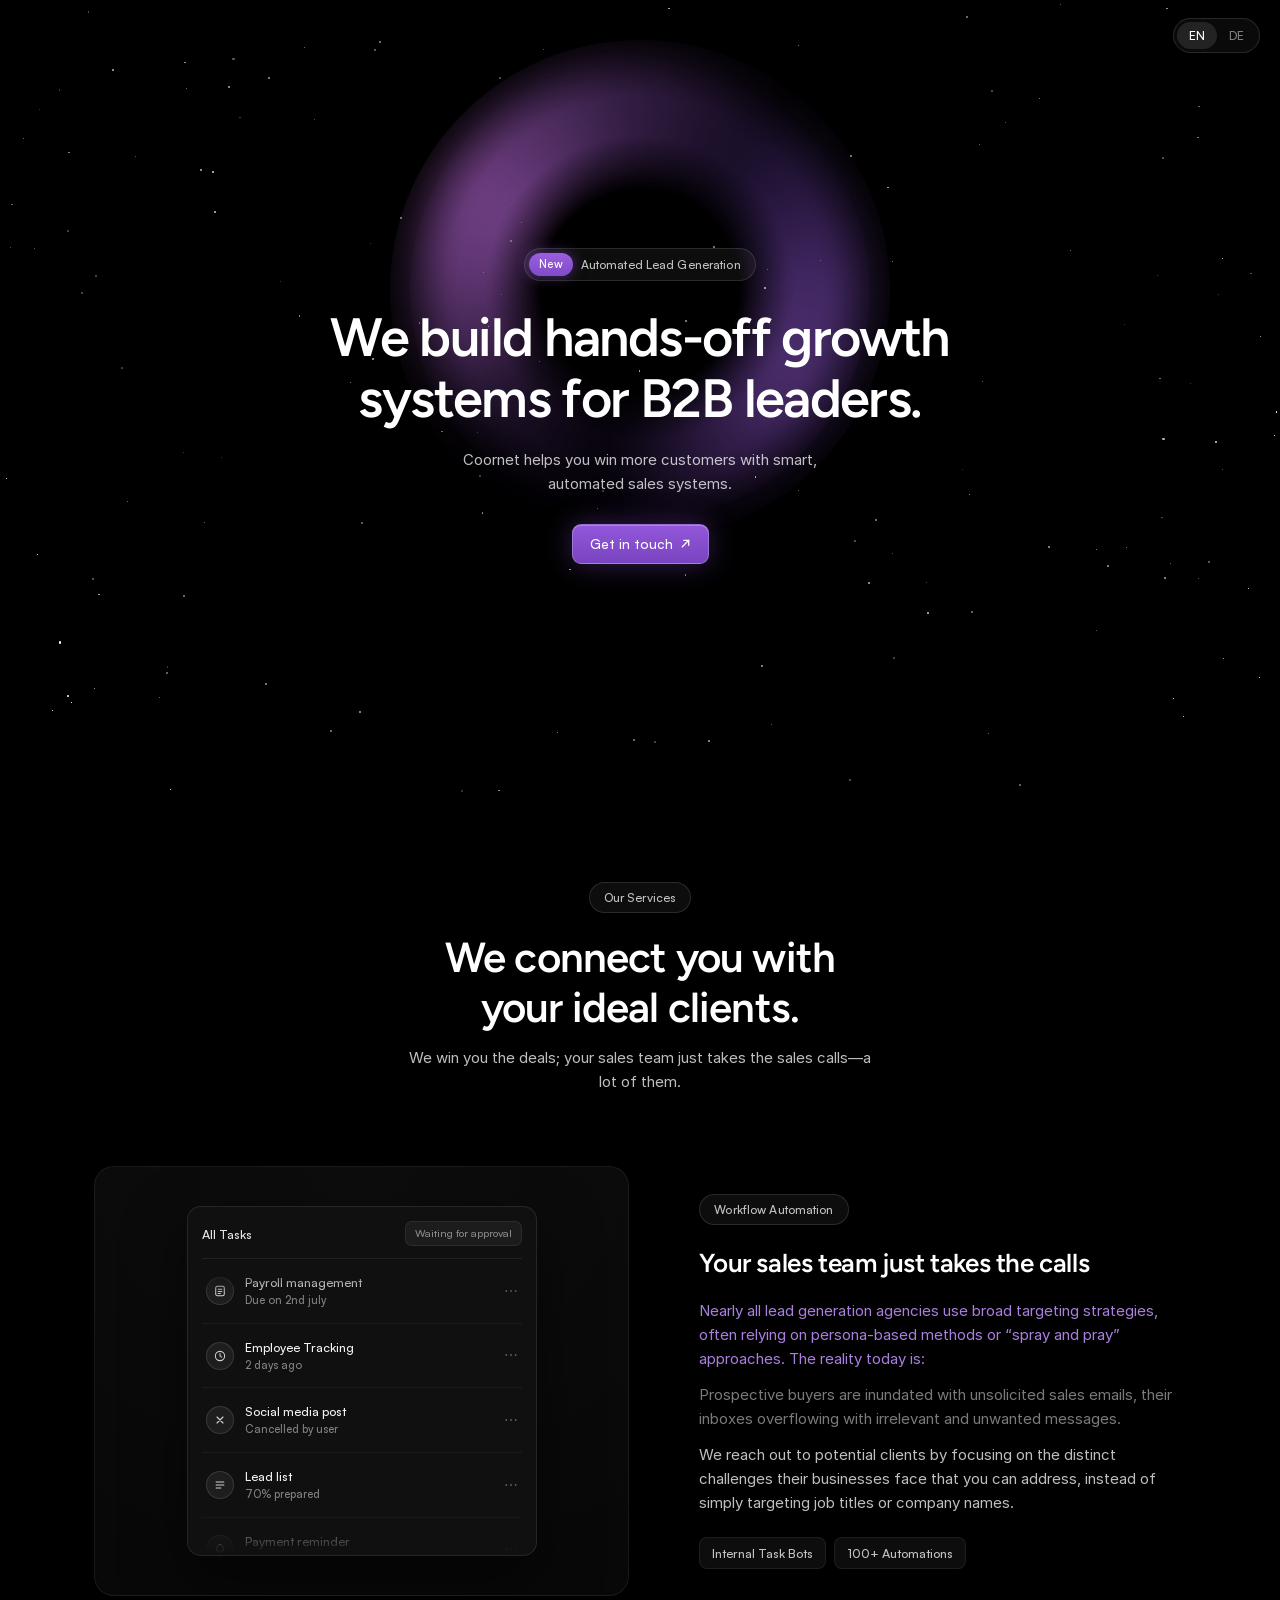
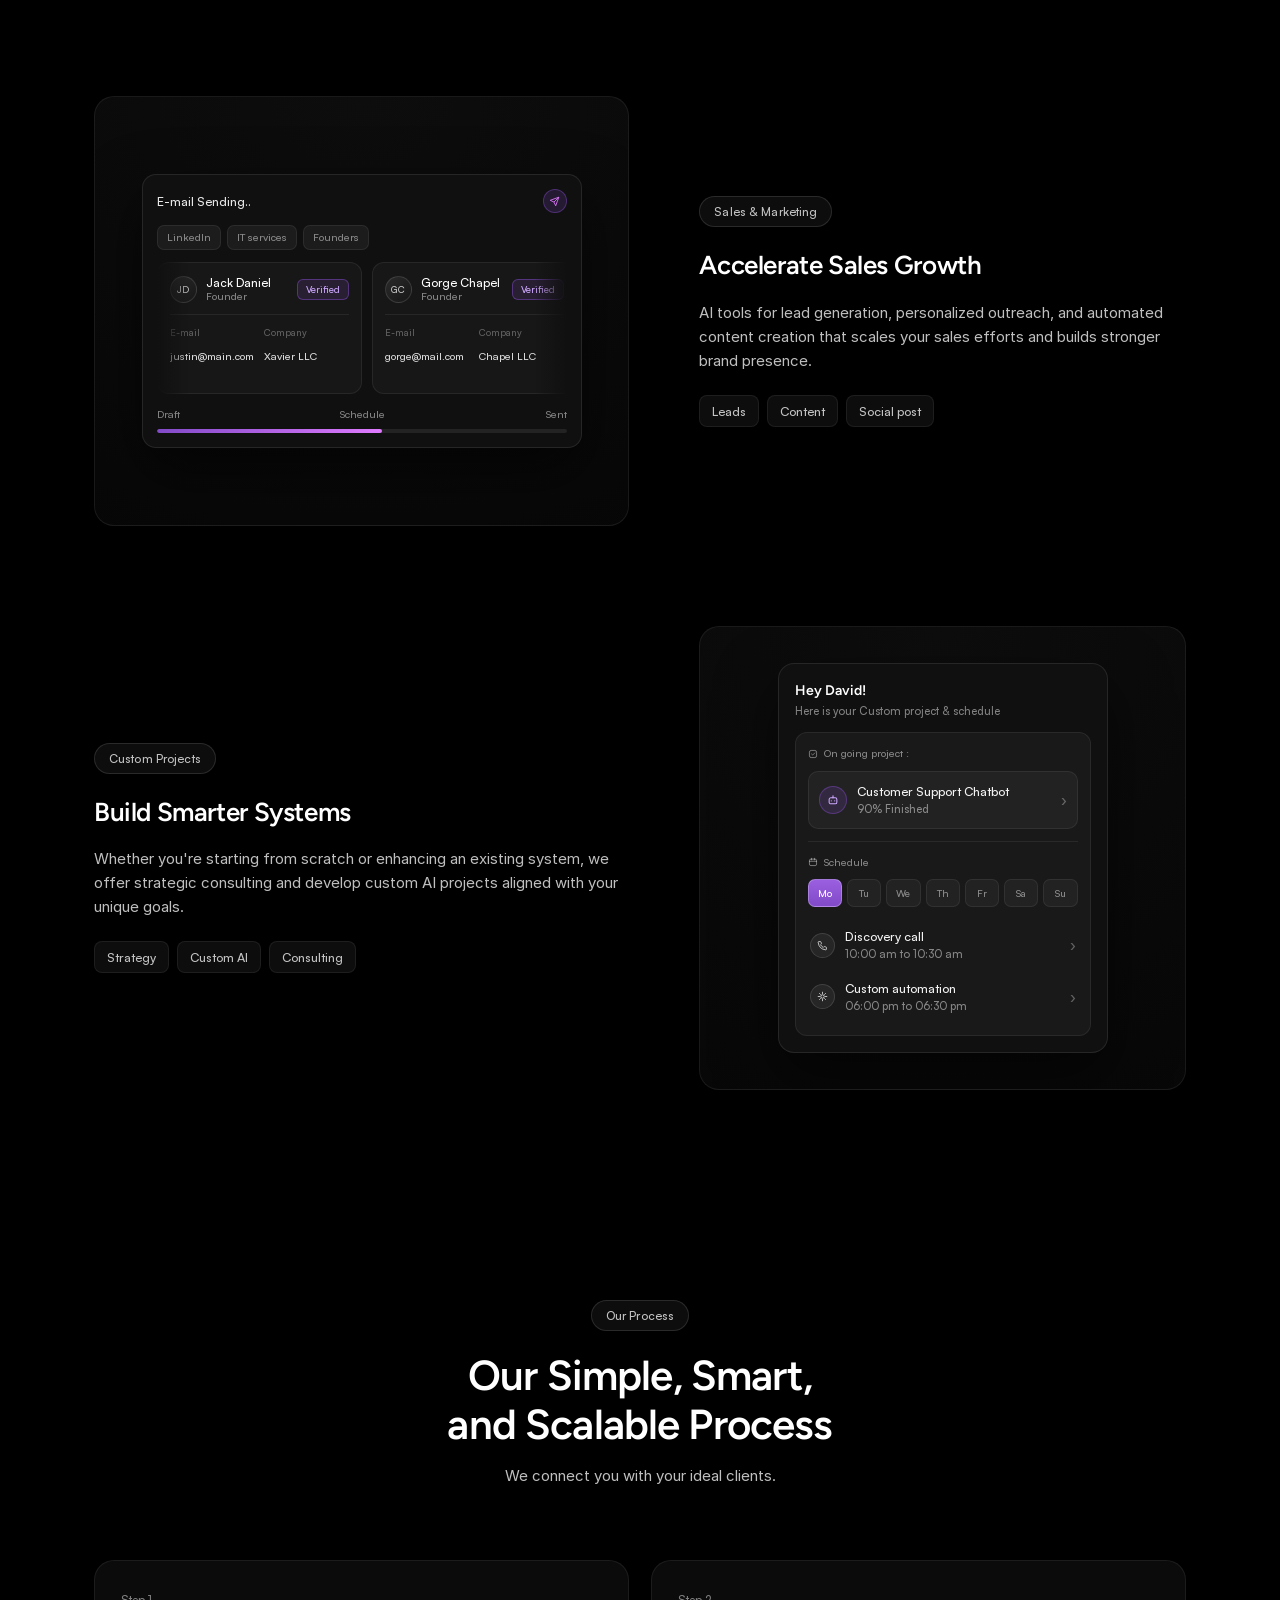
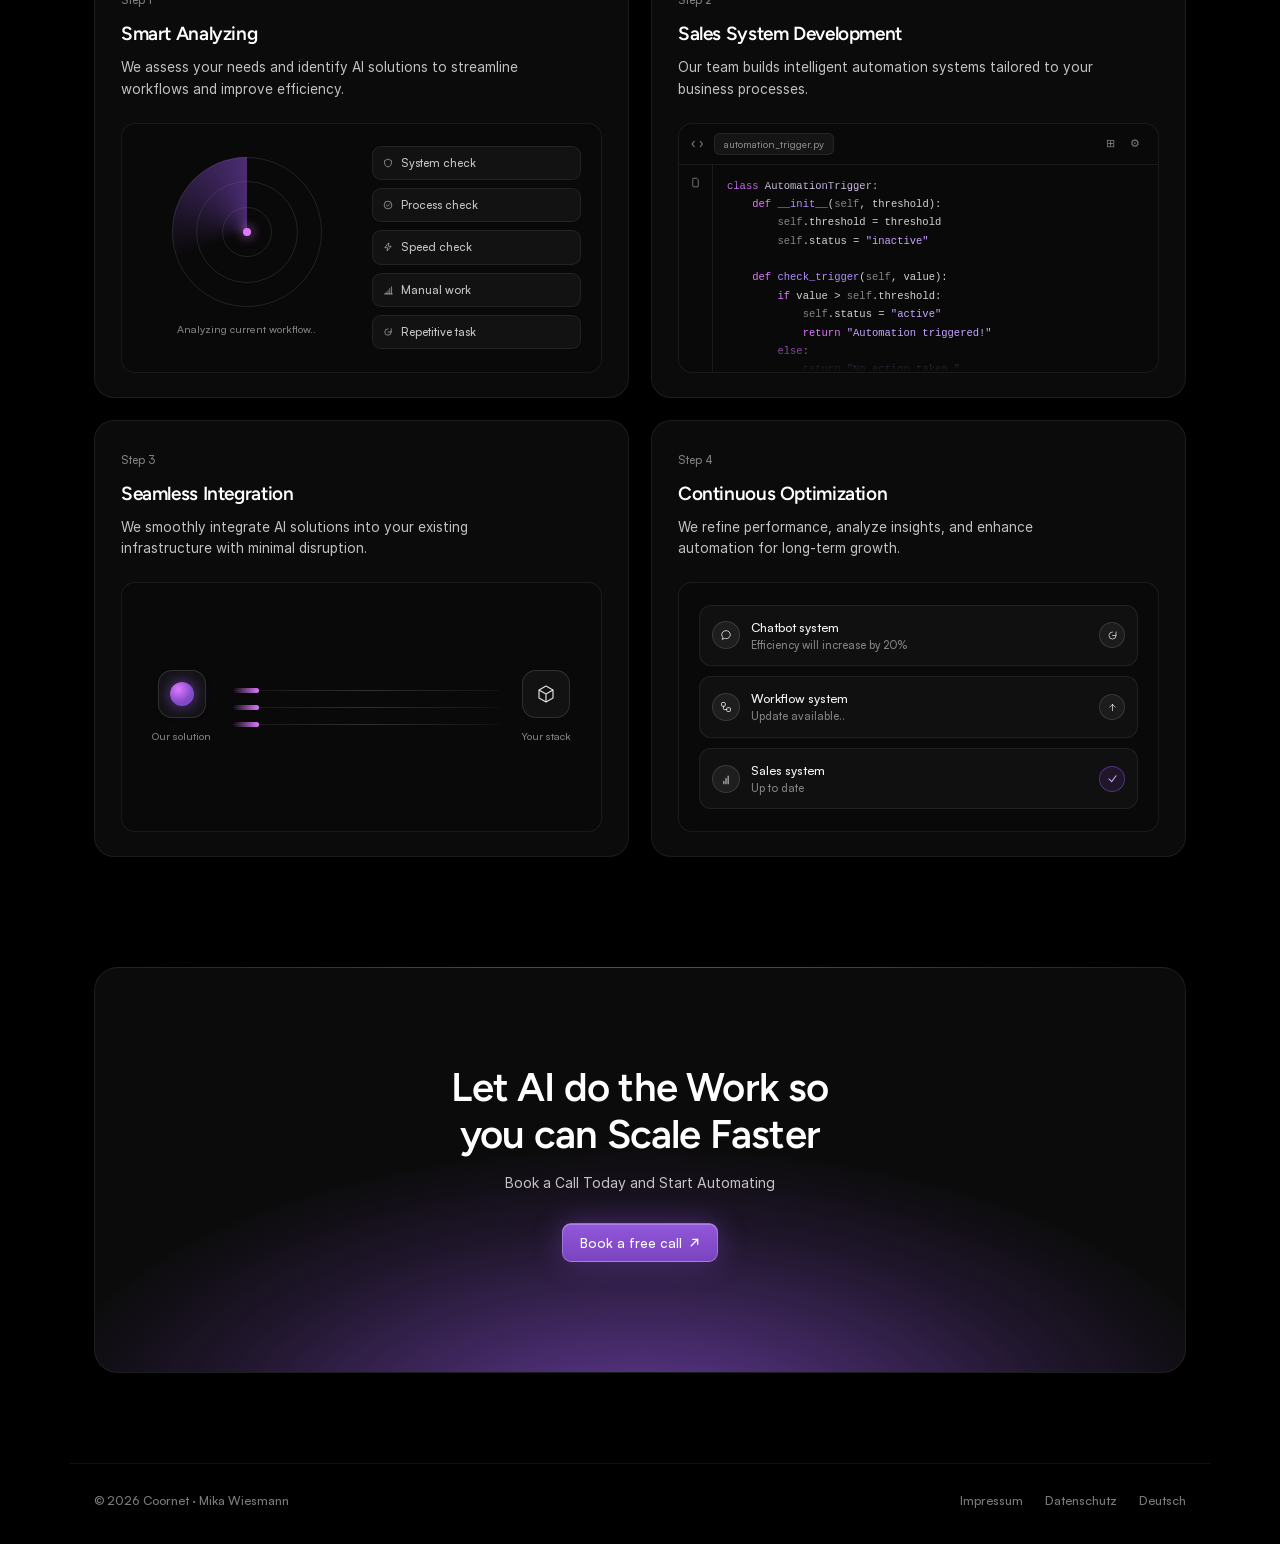
==== commit 564a623b: "Fix copy: remove voice-transcription artifact, mockup typos Co-Authored-By: Claude Fable 5 <noreply@" ====
--- a/index.html
+++ b/index.html
@@ -85,7 +85,7 @@
     <div class="feature-content">
       <div class="badge-pill">Workflow Automation</div>
       <h3>Your sales team just takes the calls</h3>
-      <p class="tint-purple">Nearly all lead generation agencies use broad targeting strategies, sorry, yeah, often relying on persona-based methods or, &ldquo;spray and pray,&rdquo; approaches. The reality today is:</p>
+      <p class="tint-purple">Nearly all lead generation agencies use broad targeting strategies, often relying on persona-based methods or &ldquo;spray and pray&rdquo; approaches. The reality today is:</p>
       <p class="tint-dim">Prospective buyers are inundated with unsolicited sales emails, their inboxes overflowing with irrelevant and unwanted messages.</p>
       <p>We reach out to potential clients by focusing on the distinct challenges their businesses face that you can address, instead of simply targeting job titles or company names.</p>
       <div class="tags"><span>Internal Task Bots</span><span>100+ Automations</span></div>
@@ -144,7 +144,7 @@
           <div class="md-label"><svg width="10" height="10" viewBox="0 0 14 14" fill="none"><rect x="2" y="2" width="10" height="10" rx="2.5" stroke="currentColor" stroke-width="1.2"/><path d="M5 7l1.5 1.5L9.5 5.5" stroke="currentColor" stroke-width="1.2" stroke-linecap="round" stroke-linejoin="round"/></svg> On going project :</div>
           <div class="md-row">
             <span class="t-ico md-bot"><svg width="12" height="12" viewBox="0 0 14 14" fill="none"><rect x="2.5" y="4.5" width="9" height="7" rx="2" stroke="currentColor" stroke-width="1.2"/><path d="M7 2v2.5M5 8h.01M9 8h.01" stroke="currentColor" stroke-width="1.3" stroke-linecap="round"/></svg></span>
-            <span class="t-txt"><b>Customer Support Chatbot</b><i>90% Finsihed</i></span>
+            <span class="t-txt"><b>Customer Support Chatbot</b><i>90% Finished</i></span>
             <span class="t-more">&#8250;</span>
           </div>
           <div class="md-divider"></div>
@@ -194,7 +194,7 @@
           <span><i class="ck"><svg width="10" height="10" viewBox="0 0 14 14" fill="none"><circle cx="7" cy="7" r="5.4" stroke="currentColor" stroke-width="1.1"/><path d="M4.6 7l1.7 1.7 3.1-3.4" stroke="currentColor" stroke-width="1.1" stroke-linecap="round" stroke-linejoin="round"/></svg></i>Process check</span>
           <span><i class="ck"><svg width="10" height="10" viewBox="0 0 14 14" fill="none"><path d="M7.6 1.5L2.5 8h4l-.9 4.5L11.5 6h-4l.9-4.5h-.8z" stroke="currentColor" stroke-width="1.1" stroke-linejoin="round"/></svg></i>Speed check</span>
           <span><i class="ck"><svg width="10" height="10" viewBox="0 0 14 14" fill="none"><path d="M4.5 12.5v-2M7 12.5V8M9.5 12.5V5M12 12.5V2.5M2 12.5h11" stroke="currentColor" stroke-width="1.1" stroke-linecap="round"/></svg></i>Manual work</span>
-          <span><i class="ck"><svg width="10" height="10" viewBox="0 0 14 14" fill="none"><path d="M11.5 7A4.5 4.5 0 117 2.5M11.5 2.5V7H7" stroke="currentColor" stroke-width="1.1" stroke-linecap="round" stroke-linejoin="round"/></svg></i>Repetative task</span>
+          <span><i class="ck"><svg width="10" height="10" viewBox="0 0 14 14" fill="none"><path d="M11.5 7A4.5 4.5 0 117 2.5M11.5 2.5V7H7" stroke="currentColor" stroke-width="1.1" stroke-linecap="round" stroke-linejoin="round"/></svg></i>Repetitive task</span>
         </div>
       </div>
     </div>
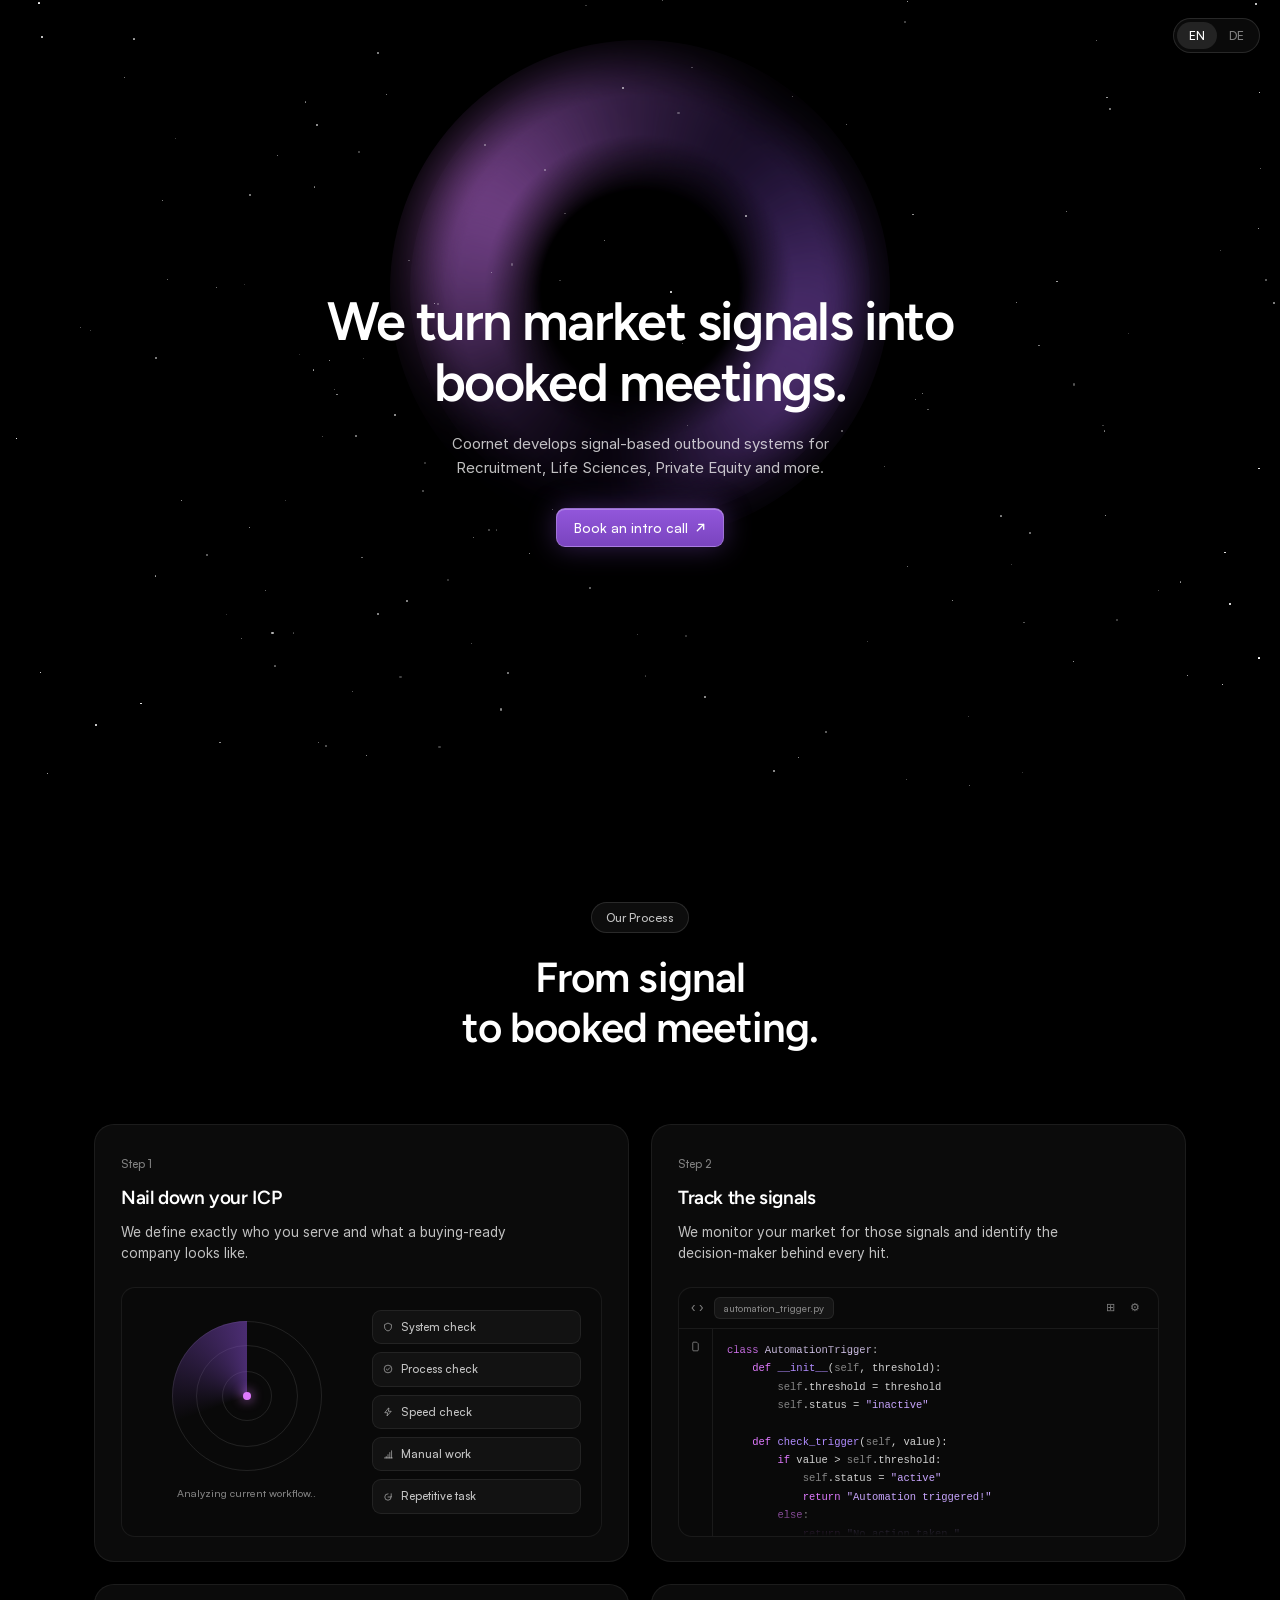
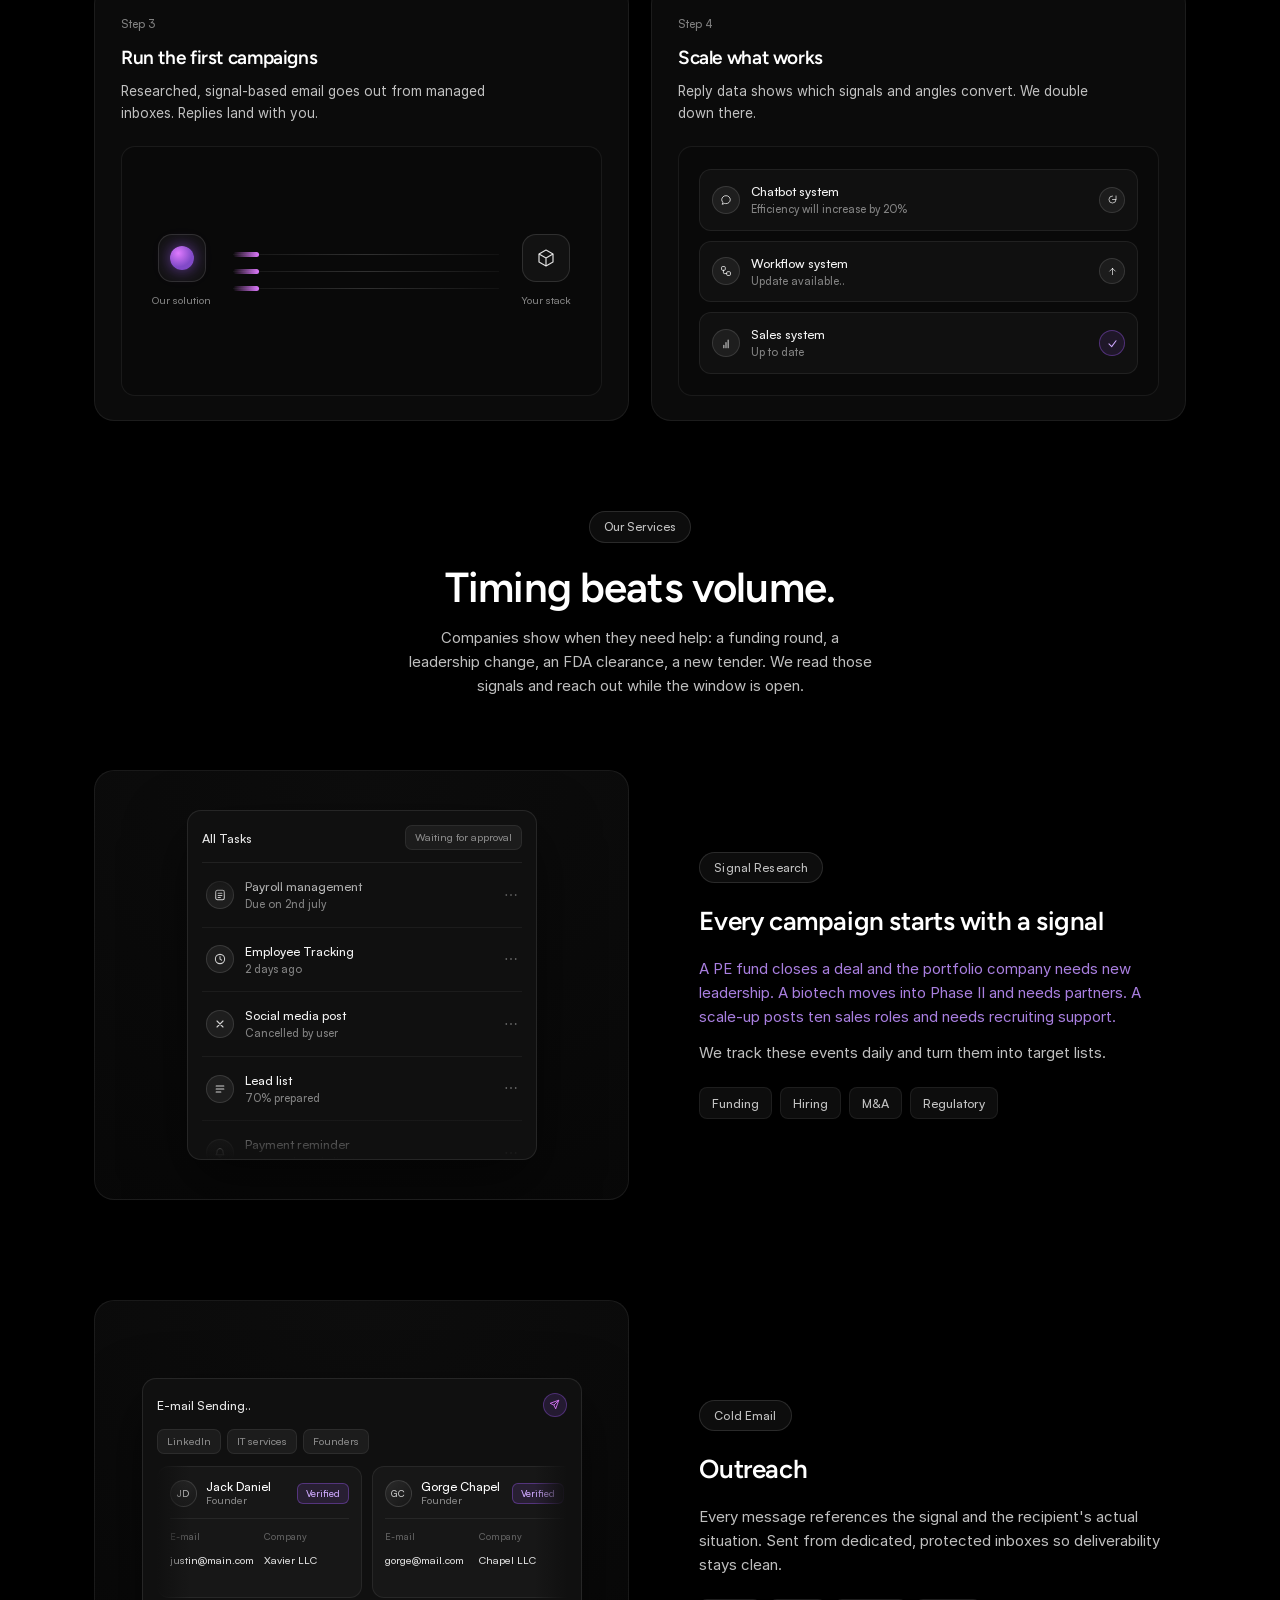
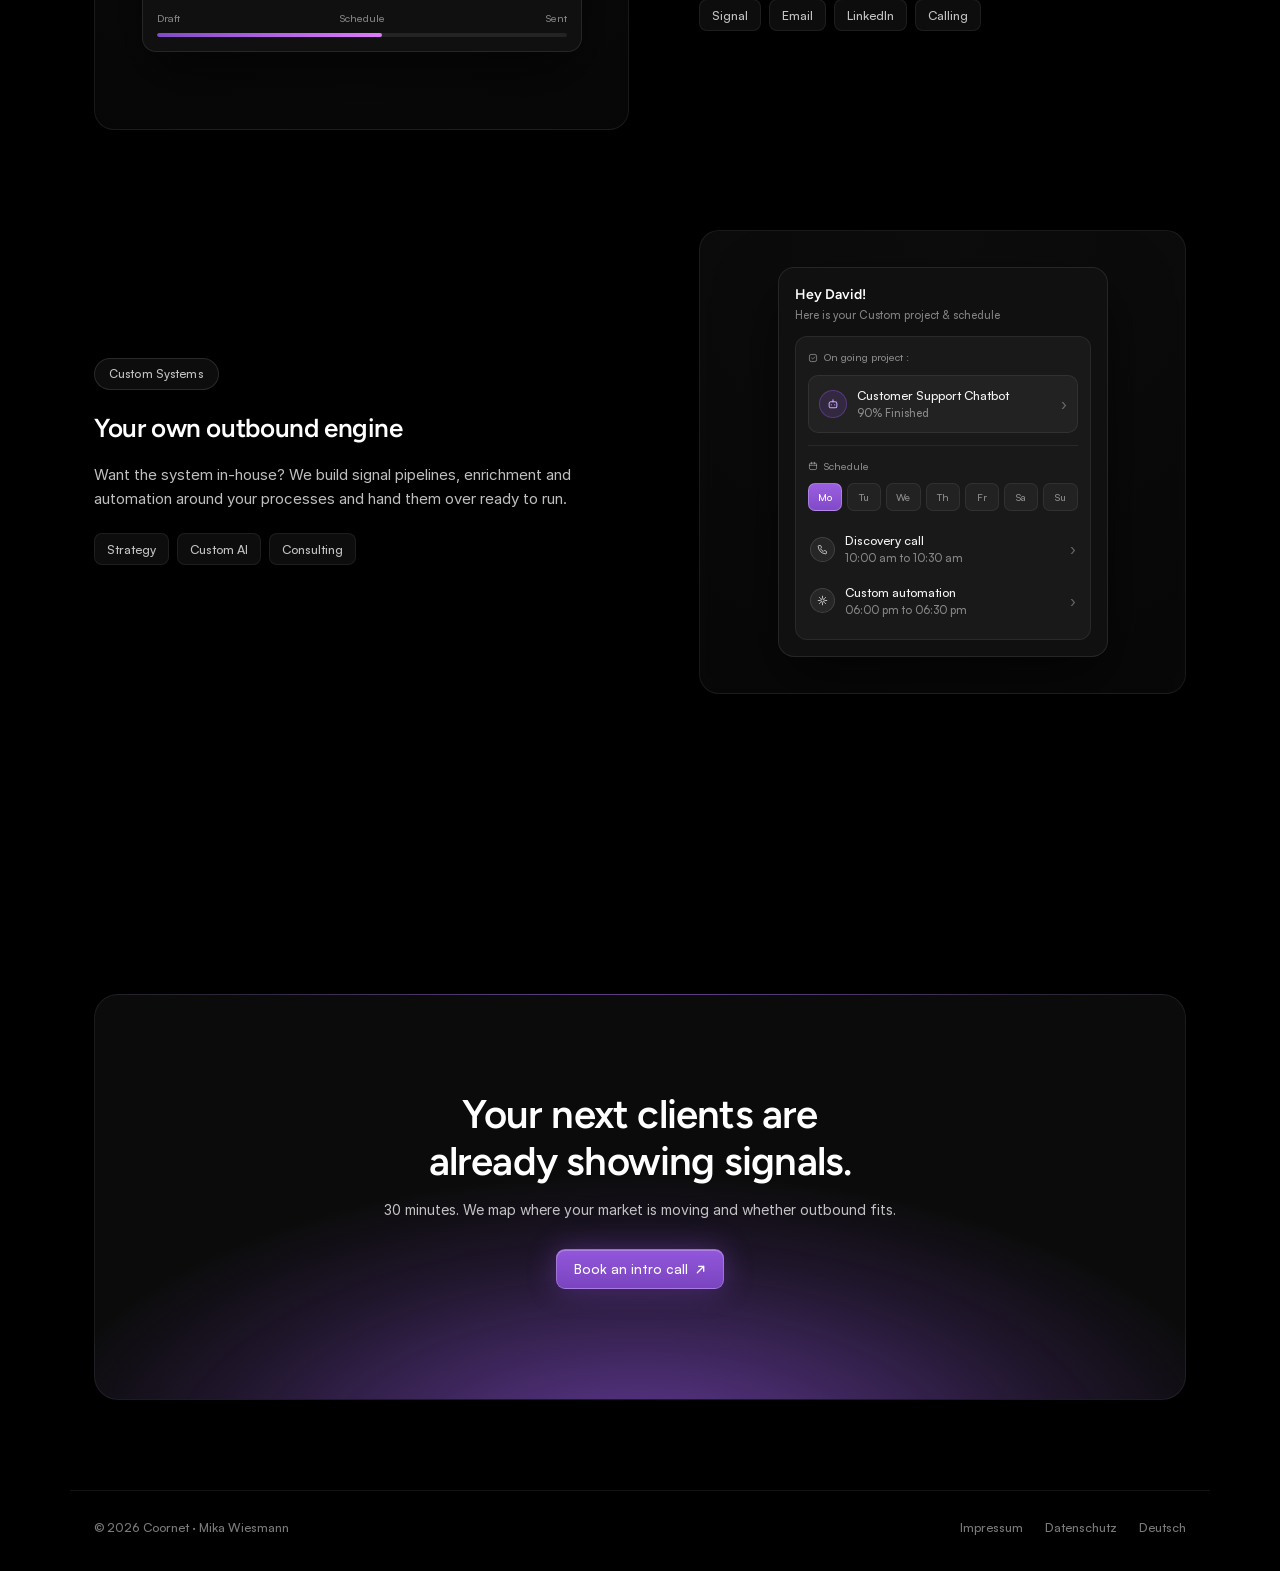
==== commit f1f407ac: "Copy rework: signal-based positioning, EN + DE Hero claim now signals-to-booked-meetings, industries" ====
--- a/index.html
+++ b/index.html
@@ -3,14 +3,14 @@
 <head>
   <meta charset="utf-8">
   <meta name="viewport" content="width=device-width, initial-scale=1">
-  <title>Coornet</title>
-  <meta name="description" content="Coornet builds hands-off growth systems for B2B leaders: automated lead generation and outbound sales systems that win you customers.">
+  <title>Coornet | Signal-based Outbound for Recruitment, Life Sciences &amp; PE</title>
+  <meta name="description" content="Coornet develops signal-based outbound systems for Recruitment, Life Sciences and Private Equity. Market signals turned into booked meetings.">
   <link rel="canonical" href="https://www.coornet.com/">
   <link rel="alternate" hreflang="en" href="https://www.coornet.com/">
   <link rel="alternate" hreflang="de" href="https://www.coornet.com/de/">
   <link rel="alternate" hreflang="x-default" href="https://www.coornet.com/">
   <meta property="og:title" content="Coornet">
-  <meta property="og:description" content="We build hands-off growth systems for B2B leaders.">
+  <meta property="og:description" content="We turn market signals into booked meetings.">
   <meta property="og:image" content="https://www.coornet.com/assets/img/coornet-icon.png">
   <meta property="og:url" content="https://www.coornet.com/">
   <meta property="og:type" content="website">
@@ -33,34 +33,150 @@
     <div id="stars"></div>
   </div>
   <div class="hero-content">
-    <div class="badge-pill hero-badge">
-      <span class="badge-new">New</span>
-      <span>Automated Lead Generation</span>
-    </div>
-    <h1 class="stagger">
-      <span>We</span> <span>build</span> <span>hands-off</span> <span>growth</span>
-      <span>systems</span> <span>for</span> <span>B2B</span> <span>leaders.</span>
-    </h1>
-    <p class="hero-sub stagger">
-      <span>Coornet</span> <span>helps</span> <span>you</span> <span>win</span> <span>more</span>
-      <span>customers</span> <span>with</span> <span>smart,</span> <span>automated</span>
-      <span>sales</span> <span>systems.</span>
-    </p>
+    <h1>We turn market signals into booked meetings.</h1>
+    <p class="hero-sub">Coornet develops signal-based outbound systems for Recruitment, Life Sciences, Private Equity and more.</p>
     <div class="hero-cta">
       <a class="btn" href="https://cal.com/mika-wiesmann-trrq4i/intro-call-30m" target="_blank" rel="noopener">
-        <span class="btn-label"><span>Get in touch</span><span>Get in touch</span></span>
+        <span class="btn-label"><span>Book an intro call</span><span>Book an intro call</span></span>
         <svg class="btn-arrow" width="11" height="11" viewBox="0 0 12 12" fill="none"><path d="M2.5 9.5L9.5 2.5M9.5 2.5H4M9.5 2.5V8" stroke="currentColor" stroke-width="1.4" stroke-linecap="round" stroke-linejoin="round"/></svg>
       </a>
     </div>
   </div>
+</section>
+
+<!-- ============ PROCESS ============ -->
+<section class="section process">
+  <header class="sec-head reveal">
+    <div class="badge-pill">Our Process</div>
+    <h2>From signal<br>to booked meeting.</h2>
+  </header>
+
+  <div class="process-grid">
+    <div class="p-card reveal">
+      <span class="p-step">Step 1</span>
+      <h3 class="p-title">Nail down your ICP</h3>
+      <p class="p-desc">We define exactly who you serve and what a buying-ready company looks like.</p>
+      <div class="p-mock mock-radar">
+        <div class="radar-side">
+          <div class="radar">
+            <div class="r-ring r1"></div><div class="r-ring r2"></div><div class="r-ring r3"></div>
+            <div class="r-scan"></div><div class="r-dot"></div>
+          </div>
+          <span class="r-caption">Analyzing current workflow..</span>
+        </div>
+        <div class="radar-checks">
+          <span><i class="ck"><svg width="10" height="10" viewBox="0 0 14 14" fill="none"><path d="M7 1.5l4.8 2.2v3.1c0 3-2 5-4.8 5.7-2.8-.7-4.8-2.7-4.8-5.7V3.7L7 1.5z" stroke="currentColor" stroke-width="1.1" stroke-linejoin="round"/></svg></i>System check</span>
+          <span><i class="ck"><svg width="10" height="10" viewBox="0 0 14 14" fill="none"><circle cx="7" cy="7" r="5.4" stroke="currentColor" stroke-width="1.1"/><path d="M4.6 7l1.7 1.7 3.1-3.4" stroke="currentColor" stroke-width="1.1" stroke-linecap="round" stroke-linejoin="round"/></svg></i>Process check</span>
+          <span><i class="ck"><svg width="10" height="10" viewBox="0 0 14 14" fill="none"><path d="M7.6 1.5L2.5 8h4l-.9 4.5L11.5 6h-4l.9-4.5h-.8z" stroke="currentColor" stroke-width="1.1" stroke-linejoin="round"/></svg></i>Speed check</span>
+          <span><i class="ck"><svg width="10" height="10" viewBox="0 0 14 14" fill="none"><path d="M4.5 12.5v-2M7 12.5V8M9.5 12.5V5M12 12.5V2.5M2 12.5h11" stroke="currentColor" stroke-width="1.1" stroke-linecap="round"/></svg></i>Manual work</span>
+          <span><i class="ck"><svg width="10" height="10" viewBox="0 0 14 14" fill="none"><path d="M11.5 7A4.5 4.5 0 117 2.5M11.5 2.5V7H7" stroke="currentColor" stroke-width="1.1" stroke-linecap="round" stroke-linejoin="round"/></svg></i>Repetitive task</span>
+        </div>
+      </div>
+    </div>
+
+    <div class="p-card reveal">
+      <span class="p-step">Step 2</span>
+      <h3 class="p-title">Track the signals</h3>
+      <p class="p-desc">We monitor your market for those signals and identify the decision-maker behind every hit.</p>
+      <div class="p-mock mock-code">
+        <div class="code-chrome">
+          <span class="cc-arrows">&#8249; &#8250;</span>
+          <span class="cc-file">automation_trigger.py</span>
+          <span class="cc-icons">&#8862; &#9881;</span>
+        </div>
+        <div class="code-body">
+          <div class="code-rail"><svg width="11" height="11" viewBox="0 0 14 14" fill="none"><path d="M8.5 1.5h-4a1 1 0 00-1 1v9a1 1 0 001 1h5a1 1 0 001-1V3.5l-2-2z" stroke="currentColor" stroke-width="1.1" stroke-linejoin="round"/></svg></div>
+          <div class="code-viewport">
+            <div class="code-scroll">
+<pre><code><span class="k">class</span> <span class="n">AutomationTrigger</span>:
+    <span class="k">def</span> <span class="f">__init__</span>(<span class="s">self</span>, threshold):
+        <span class="s">self</span>.threshold = threshold
+        <span class="s">self</span>.status = <span class="str">"inactive"</span>
+
+    <span class="k">def</span> <span class="f">check_trigger</span>(<span class="s">self</span>, value):
+        <span class="k">if</span> value &gt; <span class="s">self</span>.threshold:
+            <span class="s">self</span>.status = <span class="str">"active"</span>
+            <span class="k">return</span> <span class="str">"Automation triggered!"</span>
+        <span class="k">else</span>:
+            <span class="k">return</span> <span class="str">"No action taken."</span>
+
+    <span class="k">def</span> <span class="f">get_status</span>(<span class="s">self</span>):
+        <span class="k">return</span> <span class="str">f"Status: {self.status}"</span>
+</code></pre>
+<pre><code><span class="k">class</span> <span class="n">AutomationTrigger</span>:
+    <span class="k">def</span> <span class="f">__init__</span>(<span class="s">self</span>, threshold):
+        <span class="s">self</span>.threshold = threshold
+        <span class="s">self</span>.status = <span class="str">"inactive"</span>
+
+    <span class="k">def</span> <span class="f">check_trigger</span>(<span class="s">self</span>, value):
+        <span class="k">if</span> value &gt; <span class="s">self</span>.threshold:
+            <span class="s">self</span>.status = <span class="str">"active"</span>
+            <span class="k">return</span> <span class="str">"Automation triggered!"</span>
+        <span class="k">else</span>:
+            <span class="k">return</span> <span class="str">"No action taken."</span>
+
+    <span class="k">def</span> <span class="f">get_status</span>(<span class="s">self</span>):
+        <span class="k">return</span> <span class="str">f"Status: {self.status}"</span>
+</code></pre>
+            </div>
+          </div>
+        </div>
+      </div>
+    </div>
+
+    <div class="p-card reveal">
+      <span class="p-step">Step 3</span>
+      <h3 class="p-title">Run the first campaigns</h3>
+      <p class="p-desc">Researched, signal-based email goes out from managed inboxes. Replies land with you.</p>
+      <div class="p-mock mock-integration">
+        <div class="int-node">
+          <span class="int-orb"></span>
+          <span class="int-label">Our solution</span>
+        </div>
+        <div class="int-lines">
+          <span class="int-line"><i></i></span>
+          <span class="int-line"><i></i></span>
+          <span class="int-line"><i></i></span>
+        </div>
+        <div class="int-node">
+          <span class="int-stack"><svg width="20" height="20" viewBox="0 0 20 20" fill="none"><path d="M10 2l7 4v8l-7 4-7-4V6l7-4z" stroke="currentColor" stroke-width="1.2" stroke-linejoin="round"/><path d="M10 10l7-4M10 10L3 6M10 10v8" stroke="currentColor" stroke-width="1.2" stroke-linejoin="round"/></svg></span>
+          <span class="int-label">Your stack</span>
+        </div>
+      </div>
+    </div>
+
+    <div class="p-card reveal">
+      <span class="p-step">Step 4</span>
+      <h3 class="p-title">Scale what works</h3>
+      <p class="p-desc">Reply data shows which signals and angles convert. We double down there.</p>
+      <div class="p-mock mock-status">
+        <div class="st-row">
+          <span class="t-ico"><svg width="12" height="12" viewBox="0 0 14 14" fill="none"><path d="M12 6.6a4.8 4.8 0 01-5 4.6 5.5 5.5 0 01-1.5-.2L2.5 12l.9-2.3A4.5 4.5 0 012 6.6 4.8 4.8 0 017 2a4.8 4.8 0 015 4.6z" stroke="currentColor" stroke-width="1.1" stroke-linejoin="round"/></svg></span>
+          <span class="t-txt"><b>Chatbot system</b><i>Efficiency will increase by 20%</i></span>
+          <span class="st-ico st-spin"><svg width="11" height="11" viewBox="0 0 14 14" fill="none"><path d="M11.5 7A4.5 4.5 0 117 2.5M11.5 2.5V7H7" stroke="currentColor" stroke-width="1.2" stroke-linecap="round" stroke-linejoin="round"/></svg></span>
+        </div>
+        <div class="st-row">
+          <span class="t-ico"><svg width="12" height="12" viewBox="0 0 14 14" fill="none"><rect x="1.8" y="1.8" width="4.4" height="4.4" rx="1.2" stroke="currentColor" stroke-width="1.1"/><rect x="7.8" y="7.8" width="4.4" height="4.4" rx="1.2" stroke="currentColor" stroke-width="1.1"/><path d="M4 6.2V9a1 1 0 001 1h2.8" stroke="currentColor" stroke-width="1.1" stroke-linecap="round"/></svg></span>
+          <span class="t-txt"><b>Workflow system</b><i>Update available..</i></span>
+          <span class="st-ico"><svg width="11" height="11" viewBox="0 0 14 14" fill="none"><path d="M7 11V3M7 3L3.5 6.5M7 3l3.5 3.5" stroke="currentColor" stroke-width="1.2" stroke-linecap="round" stroke-linejoin="round"/></svg></span>
+        </div>
+        <div class="st-row">
+          <span class="t-ico"><svg width="12" height="12" viewBox="0 0 14 14" fill="none"><path d="M4.5 12.5v-3M7 12.5v-6M9.5 12.5v-9" stroke="currentColor" stroke-width="1.2" stroke-linecap="round"/></svg></span>
+          <span class="t-txt"><b>Sales system</b><i>Up to date</i></span>
+          <span class="st-ico st-ok"><svg width="11" height="11" viewBox="0 0 14 14" fill="none"><path d="M2.5 7.5L6 11l5.5-7.5" stroke="currentColor" stroke-width="1.3" stroke-linecap="round" stroke-linejoin="round"/></svg></span>
+        </div>
+      </div>
+    </div>
+  </div>
+
 </section>
 
 <!-- ============ SERVICES ============ -->
 <section class="section services">
   <header class="sec-head reveal">
     <div class="badge-pill">Our Services</div>
-    <h2>We connect you with<br>your ideal clients.</h2>
-    <p>We win you the deals; your sales team just takes the sales calls&mdash;a lot of them.</p>
+    <h2>Timing beats volume.</h2>
+    <p>Companies show when they need help: a funding round, a leadership change, an FDA clearance, a new tender. We read those signals and reach out while the window is open.</p>
   </header>
 
   <!-- Card 1: Workflow Automation -->
@@ -83,12 +199,11 @@
       </div>
     </div>
     <div class="feature-content">
-      <div class="badge-pill">Workflow Automation</div>
-      <h3>Your sales team just takes the calls</h3>
-      <p class="tint-purple">Nearly all lead generation agencies use broad targeting strategies, often relying on persona-based methods or &ldquo;spray and pray&rdquo; approaches. The reality today is:</p>
-      <p class="tint-dim">Prospective buyers are inundated with unsolicited sales emails, their inboxes overflowing with irrelevant and unwanted messages.</p>
-      <p>We reach out to potential clients by focusing on the distinct challenges their businesses face that you can address, instead of simply targeting job titles or company names.</p>
-      <div class="tags"><span>Internal Task Bots</span><span>100+ Automations</span></div>
+      <div class="badge-pill">Signal Research</div>
+      <h3>Every campaign starts with a signal</h3>
+      <p class="tint-purple">A PE fund closes a deal and the portfolio company needs new leadership. A biotech moves into Phase II and needs partners. A scale-up posts ten sales roles and needs recruiting support.</p>
+      <p>We track these events daily and turn them into target lists.</p>
+      <div class="tags"><span>Funding</span><span>Hiring</span><span>M&amp;A</span><span>Regulatory</span></div>
     </div>
   </div>
 
@@ -122,19 +237,19 @@
       </div>
     </div>
     <div class="feature-content">
-      <div class="badge-pill">Sales &amp; Marketing</div>
-      <h3>Accelerate Sales Growth</h3>
-      <p>AI tools for lead generation, personalized outreach, and automated content creation that scales your sales efforts and builds stronger brand presence.</p>
-      <div class="tags"><span>Leads</span><span>Content</span><span>Social post</span></div>
+      <div class="badge-pill">Cold Email</div>
+      <h3>Outreach</h3>
+      <p>Every message references the signal and the recipient's actual situation. Sent from dedicated, protected inboxes so deliverability stays clean.</p>
+      <div class="tags"><span>Signal</span><span>Email</span><span>LinkedIn</span><span>Calling</span></div>
     </div>
   </div>
 
   <!-- Card 3: Custom Projects (text left, graphic right) -->
   <div class="feature-card feature-flip reveal">
     <div class="feature-content">
-      <div class="badge-pill">Custom Projects</div>
-      <h3>Build Smarter Systems</h3>
-      <p>Whether you're starting from scratch or enhancing an existing system, we offer strategic consulting and develop custom AI projects aligned with your unique goals.</p>
+      <div class="badge-pill">Custom Systems</div>
+      <h3>Your own outbound engine</h3>
+      <p>Want the system in-house? We build signal pipelines, enrichment and automation around your processes and hand them over ready to run.</p>
       <div class="tags"><span>Strategy</span><span>Custom AI</span><span>Consulting</span></div>
     </div>
     <div class="feature-graphic">
@@ -168,138 +283,13 @@
   </div>
 </section>
 
-<!-- ============ PROCESS ============ -->
-<section class="section process">
-  <header class="sec-head reveal">
-    <div class="badge-pill">Our Process</div>
-    <h2>Our Simple, Smart,<br>and Scalable Process</h2>
-    <p>We connect you with your ideal clients.</p>
-  </header>
-
-  <div class="process-grid">
-    <div class="p-card reveal">
-      <span class="p-step">Step 1</span>
-      <h3 class="p-title">Smart Analyzing</h3>
-      <p class="p-desc">We assess your needs and identify AI solutions to streamline workflows and improve efficiency.</p>
-      <div class="p-mock mock-radar">
-        <div class="radar-side">
-          <div class="radar">
-            <div class="r-ring r1"></div><div class="r-ring r2"></div><div class="r-ring r3"></div>
-            <div class="r-scan"></div><div class="r-dot"></div>
-          </div>
-          <span class="r-caption">Analyzing current workflow..</span>
-        </div>
-        <div class="radar-checks">
-          <span><i class="ck"><svg width="10" height="10" viewBox="0 0 14 14" fill="none"><path d="M7 1.5l4.8 2.2v3.1c0 3-2 5-4.8 5.7-2.8-.7-4.8-2.7-4.8-5.7V3.7L7 1.5z" stroke="currentColor" stroke-width="1.1" stroke-linejoin="round"/></svg></i>System check</span>
-          <span><i class="ck"><svg width="10" height="10" viewBox="0 0 14 14" fill="none"><circle cx="7" cy="7" r="5.4" stroke="currentColor" stroke-width="1.1"/><path d="M4.6 7l1.7 1.7 3.1-3.4" stroke="currentColor" stroke-width="1.1" stroke-linecap="round" stroke-linejoin="round"/></svg></i>Process check</span>
-          <span><i class="ck"><svg width="10" height="10" viewBox="0 0 14 14" fill="none"><path d="M7.6 1.5L2.5 8h4l-.9 4.5L11.5 6h-4l.9-4.5h-.8z" stroke="currentColor" stroke-width="1.1" stroke-linejoin="round"/></svg></i>Speed check</span>
-          <span><i class="ck"><svg width="10" height="10" viewBox="0 0 14 14" fill="none"><path d="M4.5 12.5v-2M7 12.5V8M9.5 12.5V5M12 12.5V2.5M2 12.5h11" stroke="currentColor" stroke-width="1.1" stroke-linecap="round"/></svg></i>Manual work</span>
-          <span><i class="ck"><svg width="10" height="10" viewBox="0 0 14 14" fill="none"><path d="M11.5 7A4.5 4.5 0 117 2.5M11.5 2.5V7H7" stroke="currentColor" stroke-width="1.1" stroke-linecap="round" stroke-linejoin="round"/></svg></i>Repetitive task</span>
-        </div>
-      </div>
-    </div>
-
-    <div class="p-card reveal">
-      <span class="p-step">Step 2</span>
-      <h3 class="p-title">Sales System Development</h3>
-      <p class="p-desc">Our team builds intelligent automation systems tailored to your business processes.</p>
-      <div class="p-mock mock-code">
-        <div class="code-chrome">
-          <span class="cc-arrows">&#8249; &#8250;</span>
-          <span class="cc-file">automation_trigger.py</span>
-          <span class="cc-icons">&#8862; &#9881;</span>
-        </div>
-        <div class="code-body">
-          <div class="code-rail"><svg width="11" height="11" viewBox="0 0 14 14" fill="none"><path d="M8.5 1.5h-4a1 1 0 00-1 1v9a1 1 0 001 1h5a1 1 0 001-1V3.5l-2-2z" stroke="currentColor" stroke-width="1.1" stroke-linejoin="round"/></svg></div>
-          <div class="code-viewport">
-            <div class="code-scroll">
-<pre><code><span class="k">class</span> <span class="n">AutomationTrigger</span>:
-    <span class="k">def</span> <span class="f">__init__</span>(<span class="s">self</span>, threshold):
-        <span class="s">self</span>.threshold = threshold
-        <span class="s">self</span>.status = <span class="str">"inactive"</span>
-
-    <span class="k">def</span> <span class="f">check_trigger</span>(<span class="s">self</span>, value):
-        <span class="k">if</span> value &gt; <span class="s">self</span>.threshold:
-            <span class="s">self</span>.status = <span class="str">"active"</span>
-            <span class="k">return</span> <span class="str">"Automation triggered!"</span>
-        <span class="k">else</span>:
-            <span class="k">return</span> <span class="str">"No action taken."</span>
-
-    <span class="k">def</span> <span class="f">get_status</span>(<span class="s">self</span>):
-        <span class="k">return</span> <span class="str">f"Status: {self.status}"</span>
-</code></pre>
-<pre><code><span class="k">class</span> <span class="n">AutomationTrigger</span>:
-    <span class="k">def</span> <span class="f">__init__</span>(<span class="s">self</span>, threshold):
-        <span class="s">self</span>.threshold = threshold
-        <span class="s">self</span>.status = <span class="str">"inactive"</span>
-
-    <span class="k">def</span> <span class="f">check_trigger</span>(<span class="s">self</span>, value):
-        <span class="k">if</span> value &gt; <span class="s">self</span>.threshold:
-            <span class="s">self</span>.status = <span class="str">"active"</span>
-            <span class="k">return</span> <span class="str">"Automation triggered!"</span>
-        <span class="k">else</span>:
-            <span class="k">return</span> <span class="str">"No action taken."</span>
-
-    <span class="k">def</span> <span class="f">get_status</span>(<span class="s">self</span>):
-        <span class="k">return</span> <span class="str">f"Status: {self.status}"</span>
-</code></pre>
-            </div>
-          </div>
-        </div>
-      </div>
-    </div>
-
-    <div class="p-card reveal">
-      <span class="p-step">Step 3</span>
-      <h3 class="p-title">Seamless Integration</h3>
-      <p class="p-desc">We smoothly integrate AI solutions into your existing infrastructure with minimal disruption.</p>
-      <div class="p-mock mock-integration">
-        <div class="int-node">
-          <span class="int-orb"></span>
-          <span class="int-label">Our solution</span>
-        </div>
-        <div class="int-lines">
-          <span class="int-line"><i></i></span>
-          <span class="int-line"><i></i></span>
-          <span class="int-line"><i></i></span>
-        </div>
-        <div class="int-node">
-          <span class="int-stack"><svg width="20" height="20" viewBox="0 0 20 20" fill="none"><path d="M10 2l7 4v8l-7 4-7-4V6l7-4z" stroke="currentColor" stroke-width="1.2" stroke-linejoin="round"/><path d="M10 10l7-4M10 10L3 6M10 10v8" stroke="currentColor" stroke-width="1.2" stroke-linejoin="round"/></svg></span>
-          <span class="int-label">Your stack</span>
-        </div>
-      </div>
-    </div>
-
-    <div class="p-card reveal">
-      <span class="p-step">Step 4</span>
-      <h3 class="p-title">Continuous Optimization</h3>
-      <p class="p-desc">We refine performance, analyze insights, and enhance automation for long-term growth.</p>
-      <div class="p-mock mock-status">
-        <div class="st-row">
-          <span class="t-ico"><svg width="12" height="12" viewBox="0 0 14 14" fill="none"><path d="M12 6.6a4.8 4.8 0 01-5 4.6 5.5 5.5 0 01-1.5-.2L2.5 12l.9-2.3A4.5 4.5 0 012 6.6 4.8 4.8 0 017 2a4.8 4.8 0 015 4.6z" stroke="currentColor" stroke-width="1.1" stroke-linejoin="round"/></svg></span>
-          <span class="t-txt"><b>Chatbot system</b><i>Efficiency will increase by 20%</i></span>
-          <span class="st-ico st-spin"><svg width="11" height="11" viewBox="0 0 14 14" fill="none"><path d="M11.5 7A4.5 4.5 0 117 2.5M11.5 2.5V7H7" stroke="currentColor" stroke-width="1.2" stroke-linecap="round" stroke-linejoin="round"/></svg></span>
-        </div>
-        <div class="st-row">
-          <span class="t-ico"><svg width="12" height="12" viewBox="0 0 14 14" fill="none"><rect x="1.8" y="1.8" width="4.4" height="4.4" rx="1.2" stroke="currentColor" stroke-width="1.1"/><rect x="7.8" y="7.8" width="4.4" height="4.4" rx="1.2" stroke="currentColor" stroke-width="1.1"/><path d="M4 6.2V9a1 1 0 001 1h2.8" stroke="currentColor" stroke-width="1.1" stroke-linecap="round"/></svg></span>
-          <span class="t-txt"><b>Workflow system</b><i>Update available..</i></span>
-          <span class="st-ico"><svg width="11" height="11" viewBox="0 0 14 14" fill="none"><path d="M7 11V3M7 3L3.5 6.5M7 3l3.5 3.5" stroke="currentColor" stroke-width="1.2" stroke-linecap="round" stroke-linejoin="round"/></svg></span>
-        </div>
-        <div class="st-row">
-          <span class="t-ico"><svg width="12" height="12" viewBox="0 0 14 14" fill="none"><path d="M4.5 12.5v-3M7 12.5v-6M9.5 12.5v-9" stroke="currentColor" stroke-width="1.2" stroke-linecap="round"/></svg></span>
-          <span class="t-txt"><b>Sales system</b><i>Up to date</i></span>
-          <span class="st-ico st-ok"><svg width="11" height="11" viewBox="0 0 14 14" fill="none"><path d="M2.5 7.5L6 11l5.5-7.5" stroke="currentColor" stroke-width="1.3" stroke-linecap="round" stroke-linejoin="round"/></svg></span>
-        </div>
-      </div>
-    </div>
-  </div>
-
-  <!-- ============ CTA ============ -->
+<!-- ============ CTA ============ -->
+<section class="section">
   <div class="cta-card reveal">
-    <h2>Let AI do the Work so<br>you can Scale Faster</h2>
-    <p>Book a Call Today and Start Automating</p>
+    <h2>Your next clients are<br>already showing signals.</h2>
+    <p>30 minutes. We map where your market is moving and whether outbound fits.</p>
     <a class="btn" href="https://cal.com/mika-wiesmann-trrq4i/intro-call-30m" target="_blank" rel="noopener">
-      <span class="btn-label"><span>Book a free call</span><span>Book a free call</span></span>
+      <span class="btn-label"><span>Book an intro call</span><span>Book an intro call</span></span>
       <svg class="btn-arrow" width="11" height="11" viewBox="0 0 12 12" fill="none"><path d="M2.5 9.5L9.5 2.5M9.5 2.5H4M9.5 2.5V8" stroke="currentColor" stroke-width="1.4" stroke-linecap="round" stroke-linejoin="round"/></svg>
     </a>
   </div>
--- a/assets/css/style.css
+++ b/assets/css/style.css
@@ -570,6 +570,12 @@
 }
 .st-spin svg { animation: spin 4s linear infinite; }
 .st-ok { color: #cfa9ff; border-color: rgba(129, 74, 200, 0.5); background: rgba(129, 74, 200, 0.14); }
+
+/* ---------- founder ---------- */
+.founder { padding-top: 40px; }
+.founder-card { text-align: center; max-width: 680px; margin: 0 auto; }
+.founder-card h2 { font-size: 30px; margin: 18px 0 12px; }
+.founder-card p { color: var(--dim); font-size: 15px; }
 
 /* ---------- CTA ---------- */
 .cta-card {
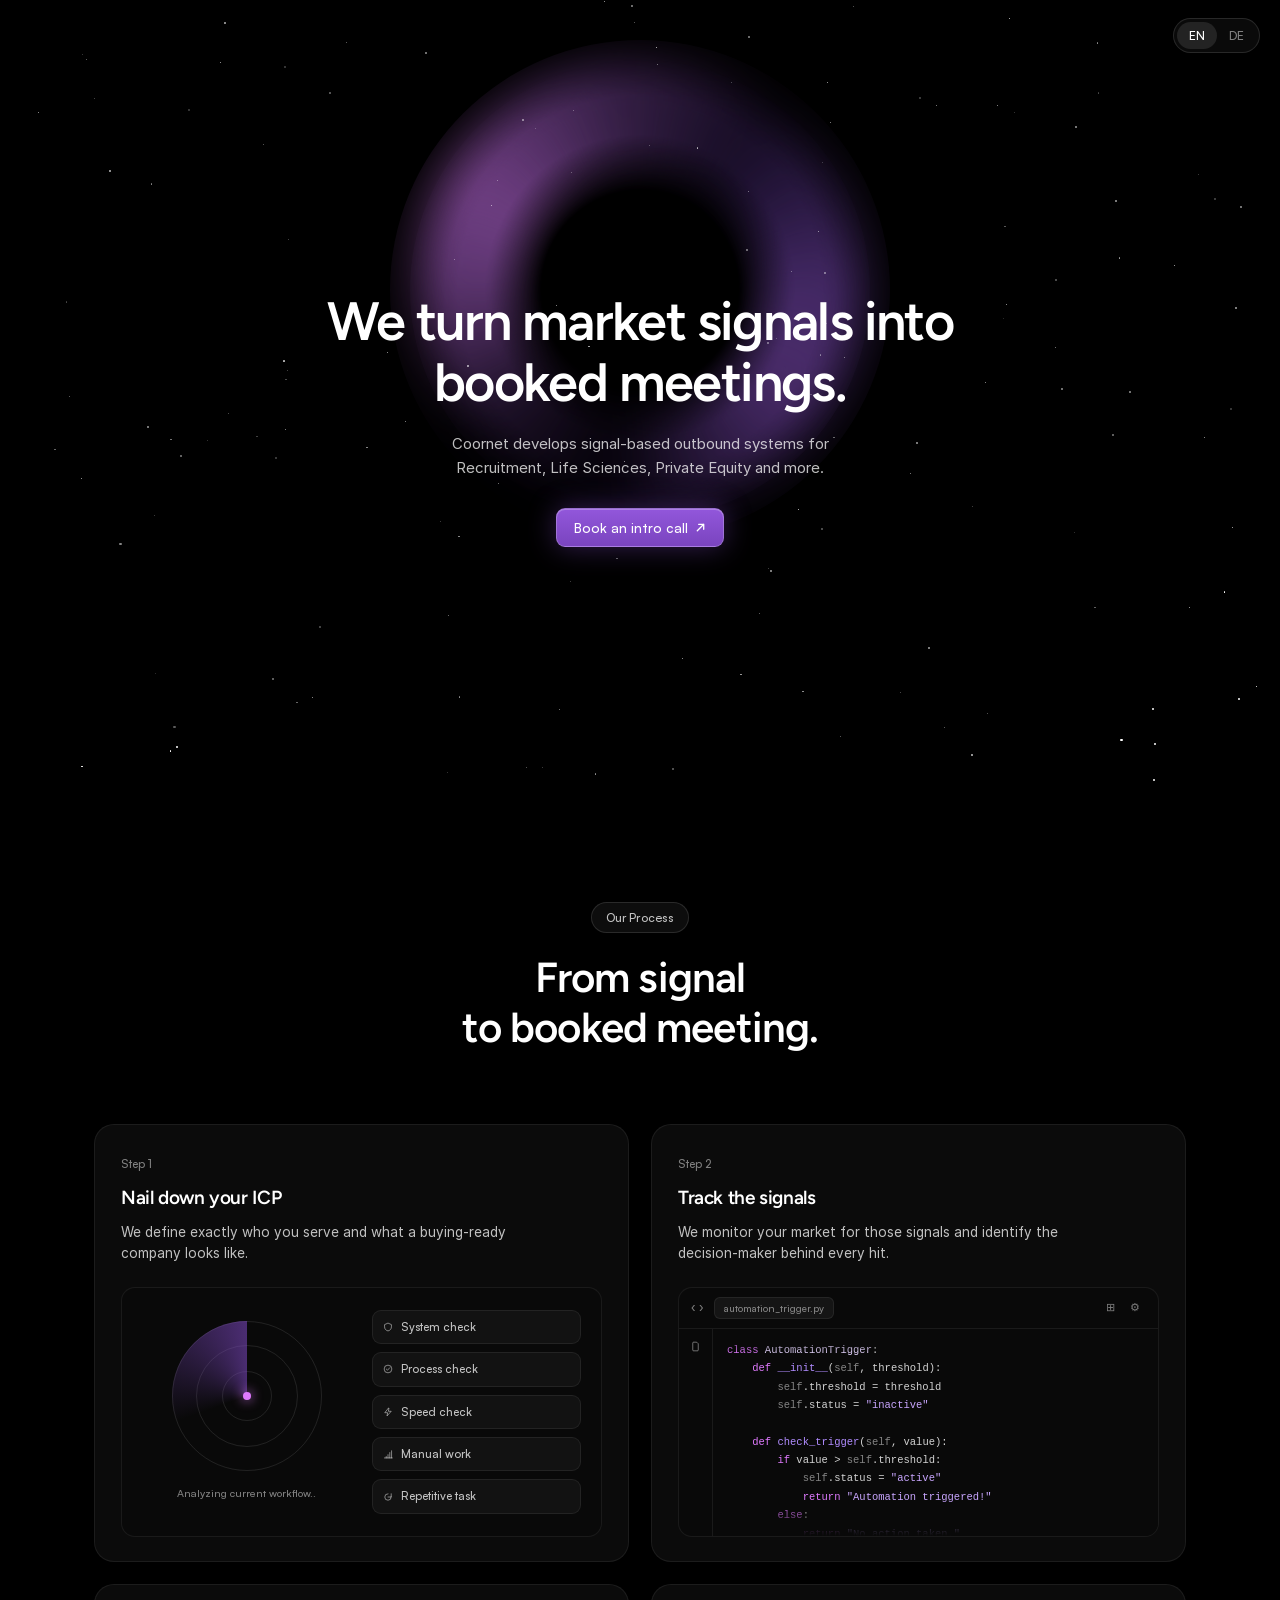
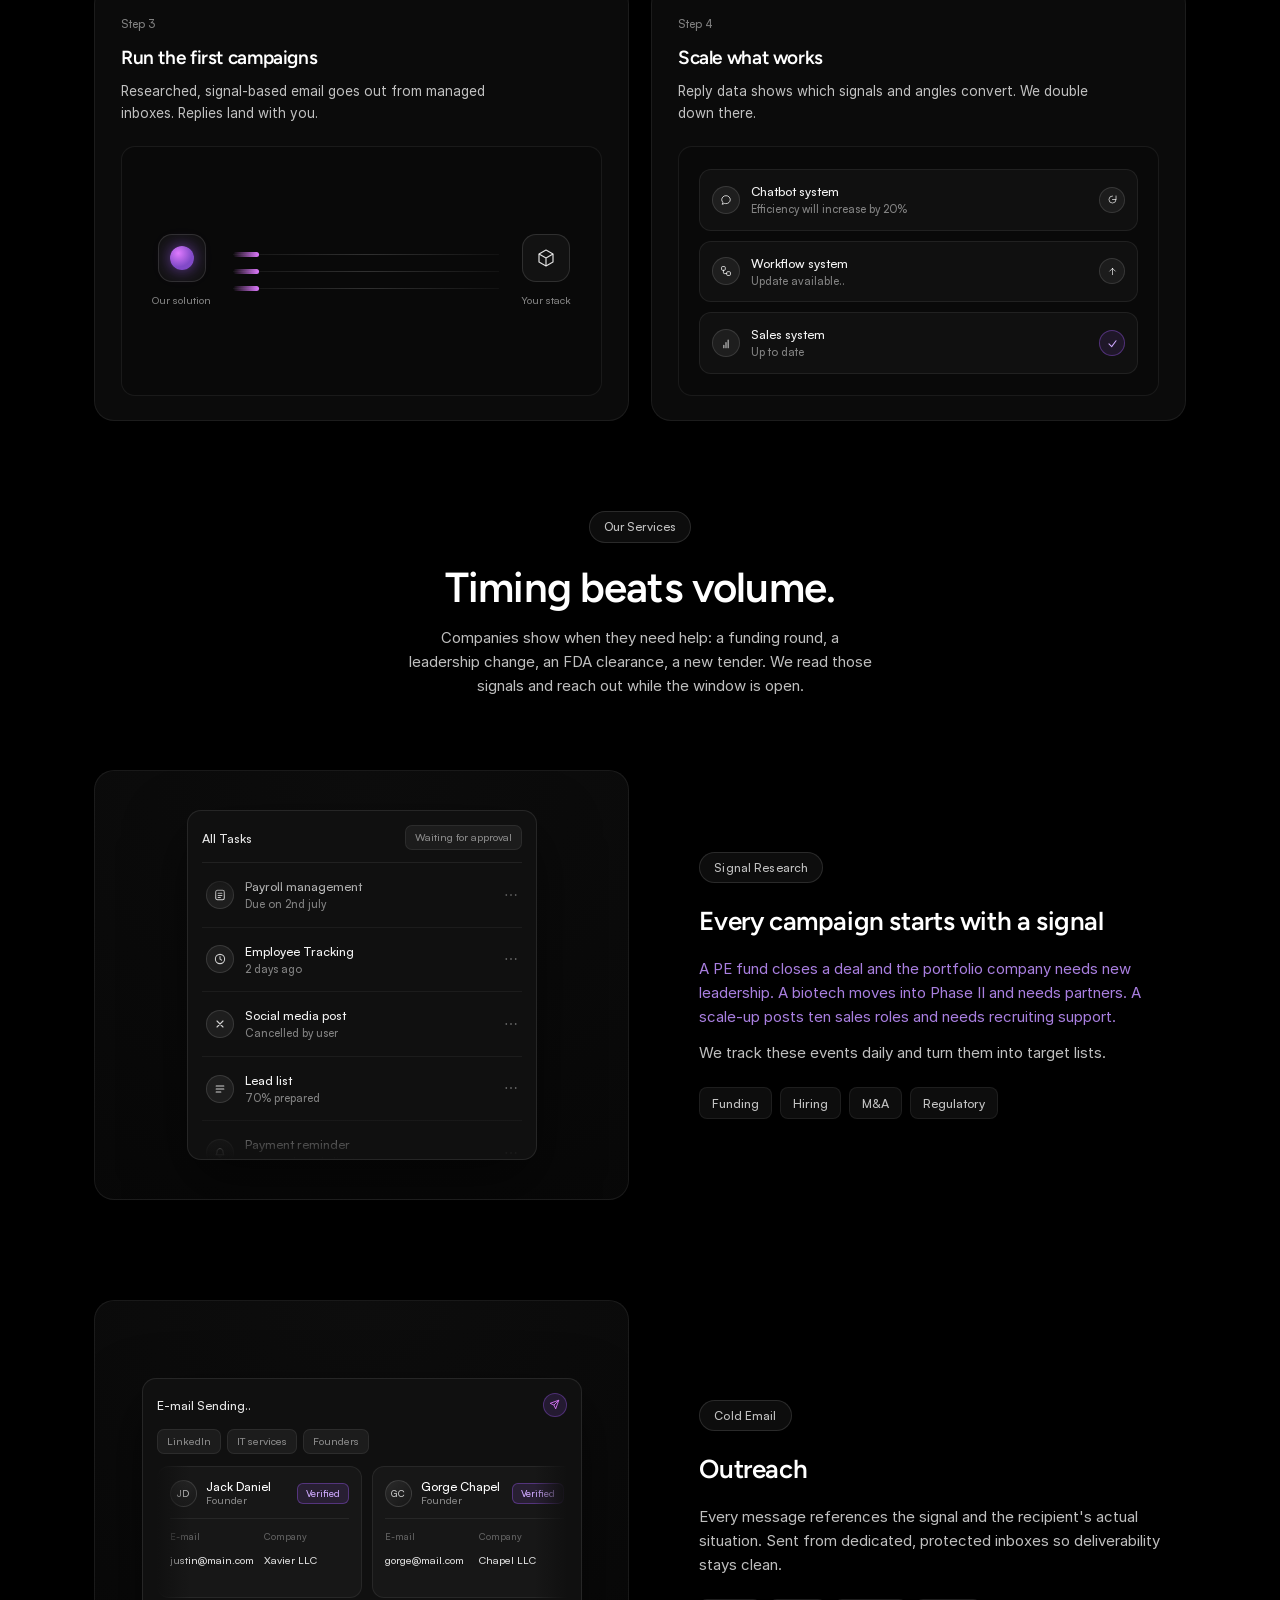
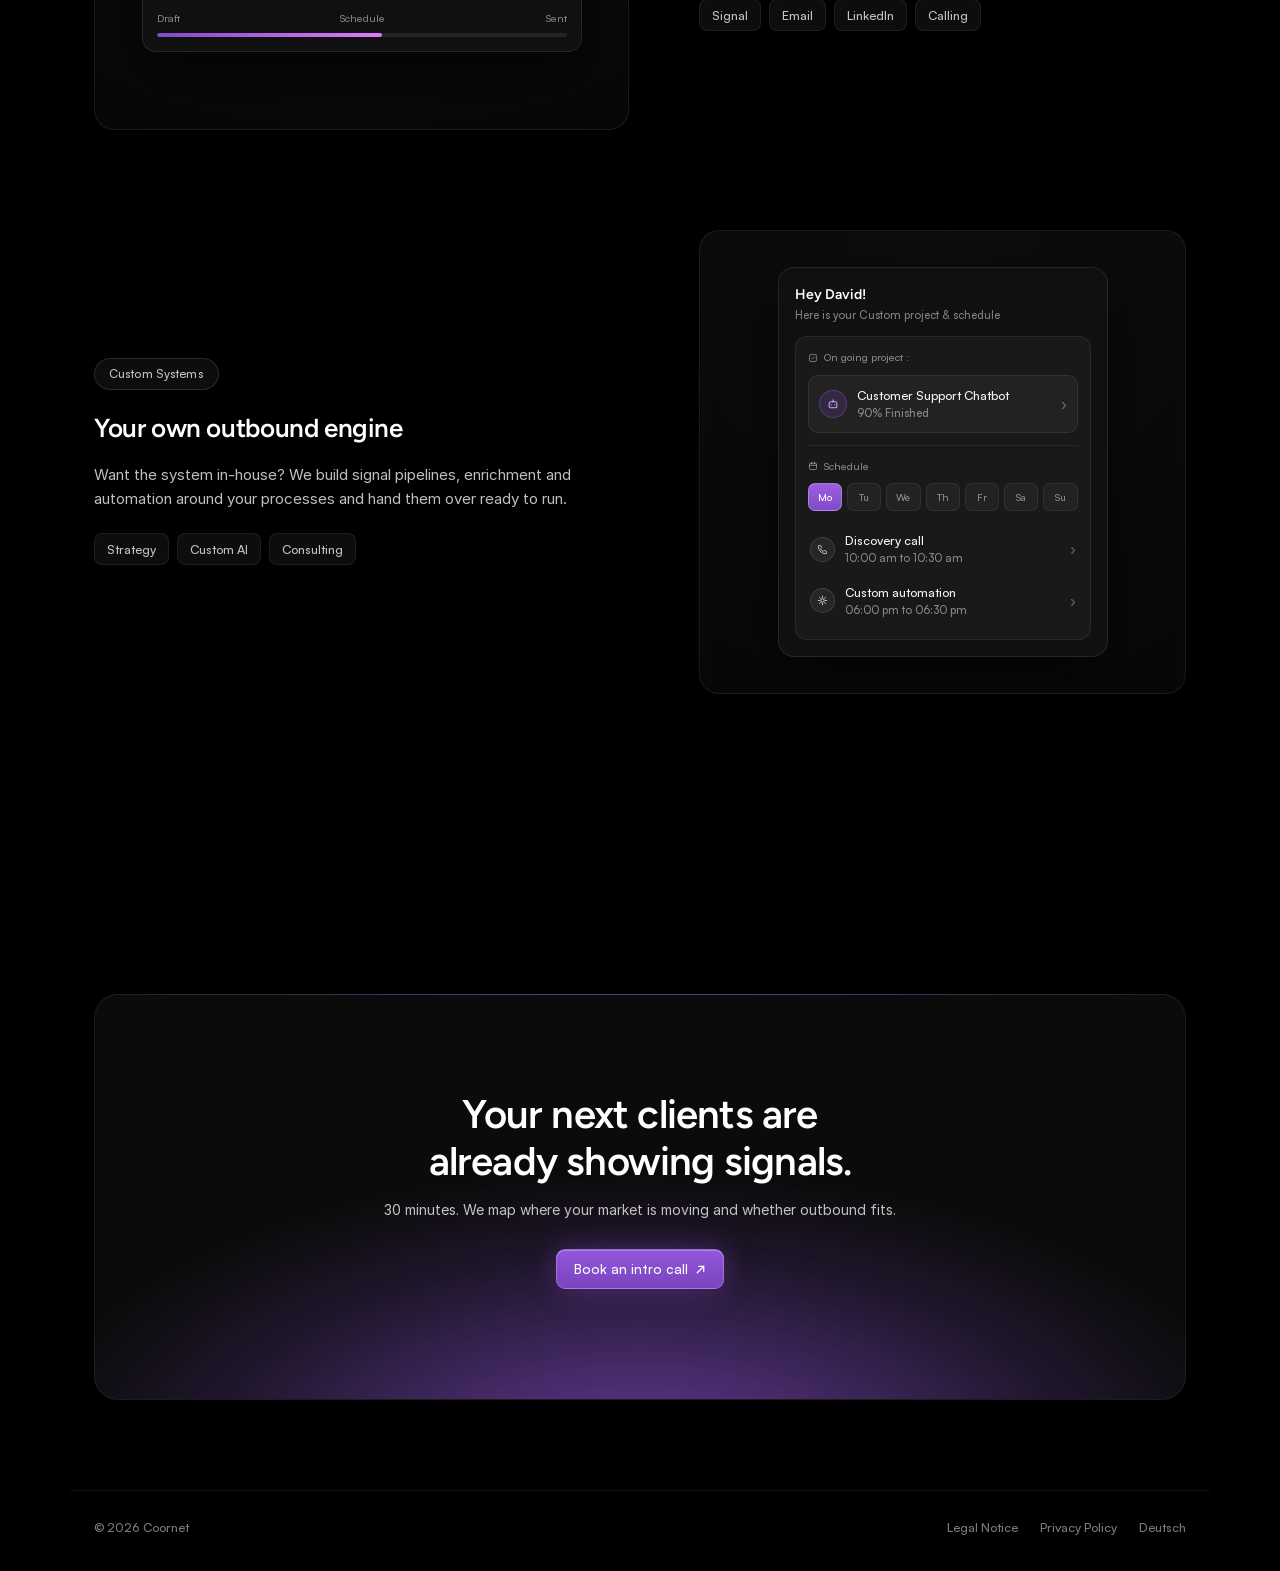
==== commit 3ed4e4fc: "Footer: EN labels (Legal Notice, Privacy Policy), drop personal name Co-Authored-By: Claude Fable 5 " ====
--- a/index.html
+++ b/index.html
@@ -296,10 +296,10 @@
 </section>
 
 <footer class="site-footer">
-  <span class="sf-copy">&copy; 2026 Coornet &middot; Mika Wiesmann</span>
+  <span class="sf-copy">&copy; 2026 Coornet</span>
   <nav class="sf-nav">
-    <a href="/impressum/">Impressum</a>
-    <a href="/datenschutz/">Datenschutz</a>
+    <a href="/impressum/">Legal Notice</a>
+    <a href="/datenschutz/">Privacy Policy</a>
     <a href="/de/" lang="de">Deutsch</a>
   </nav>
 </footer>
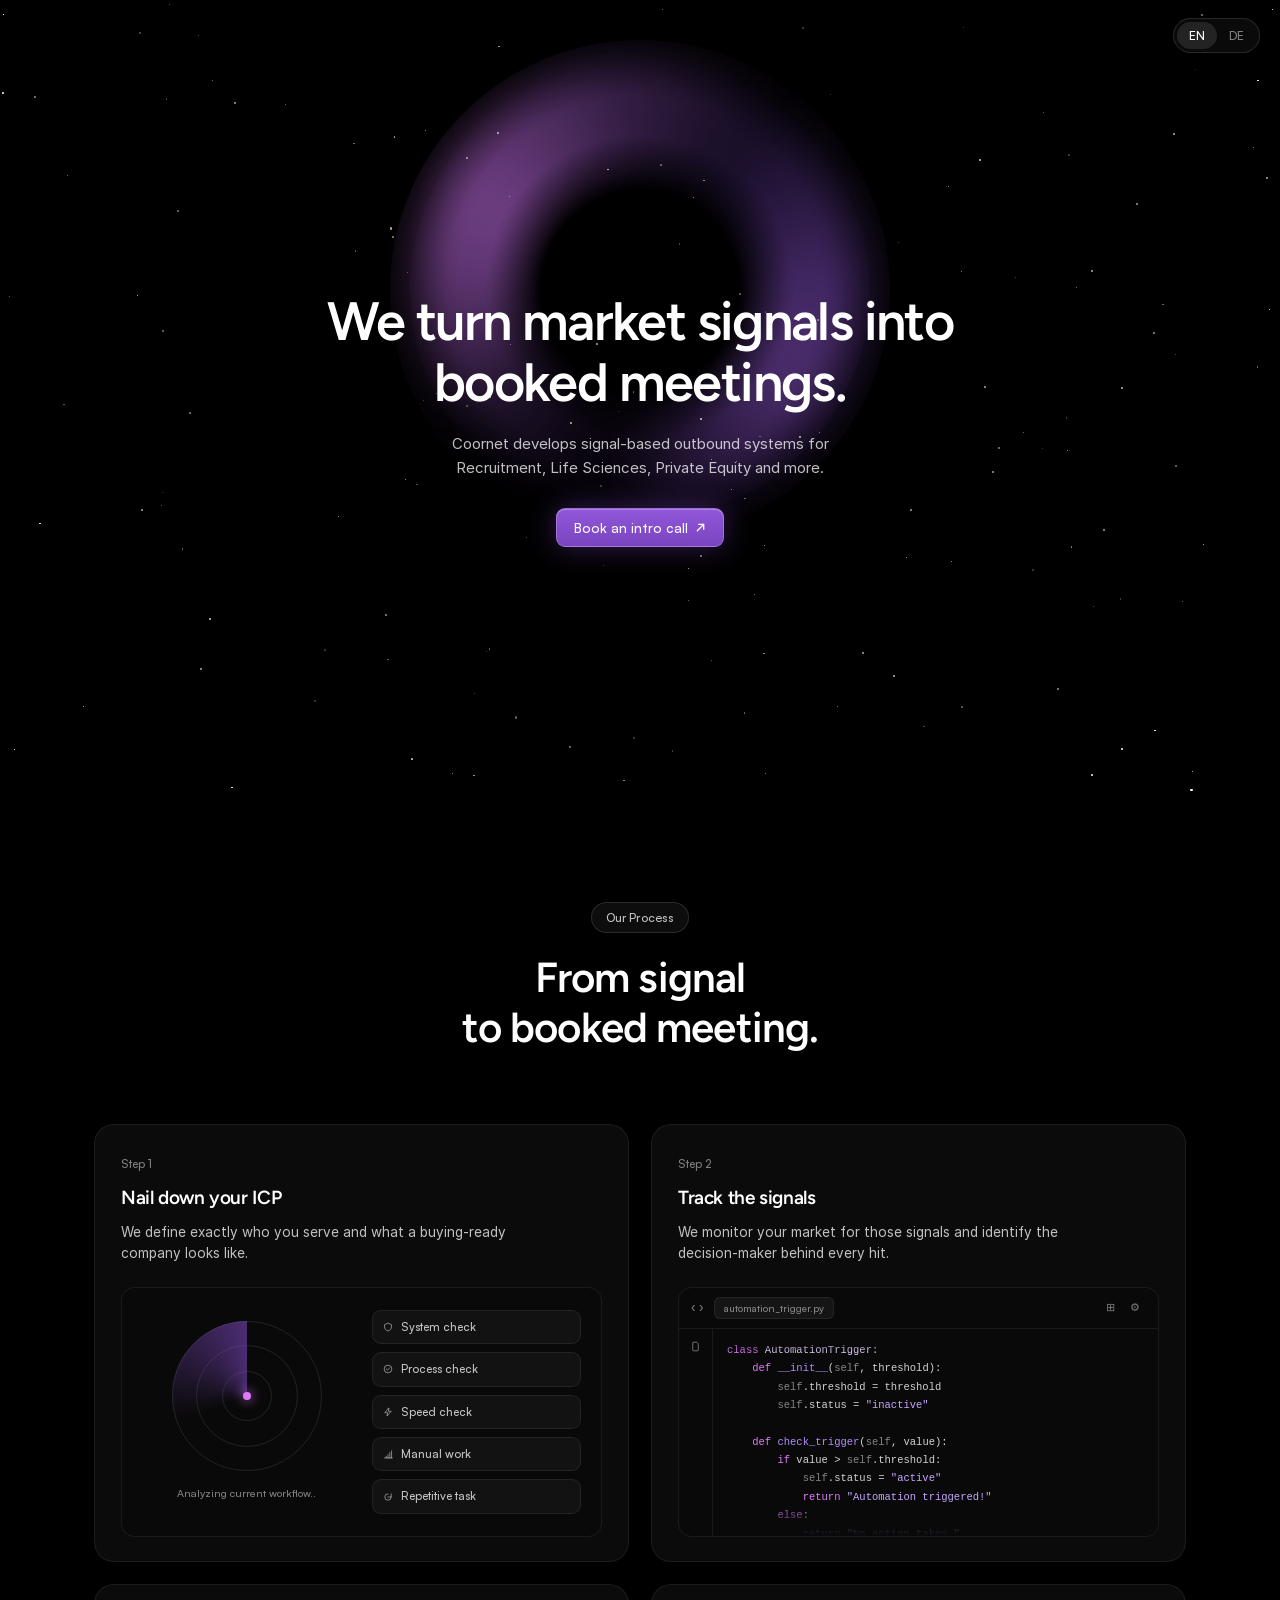
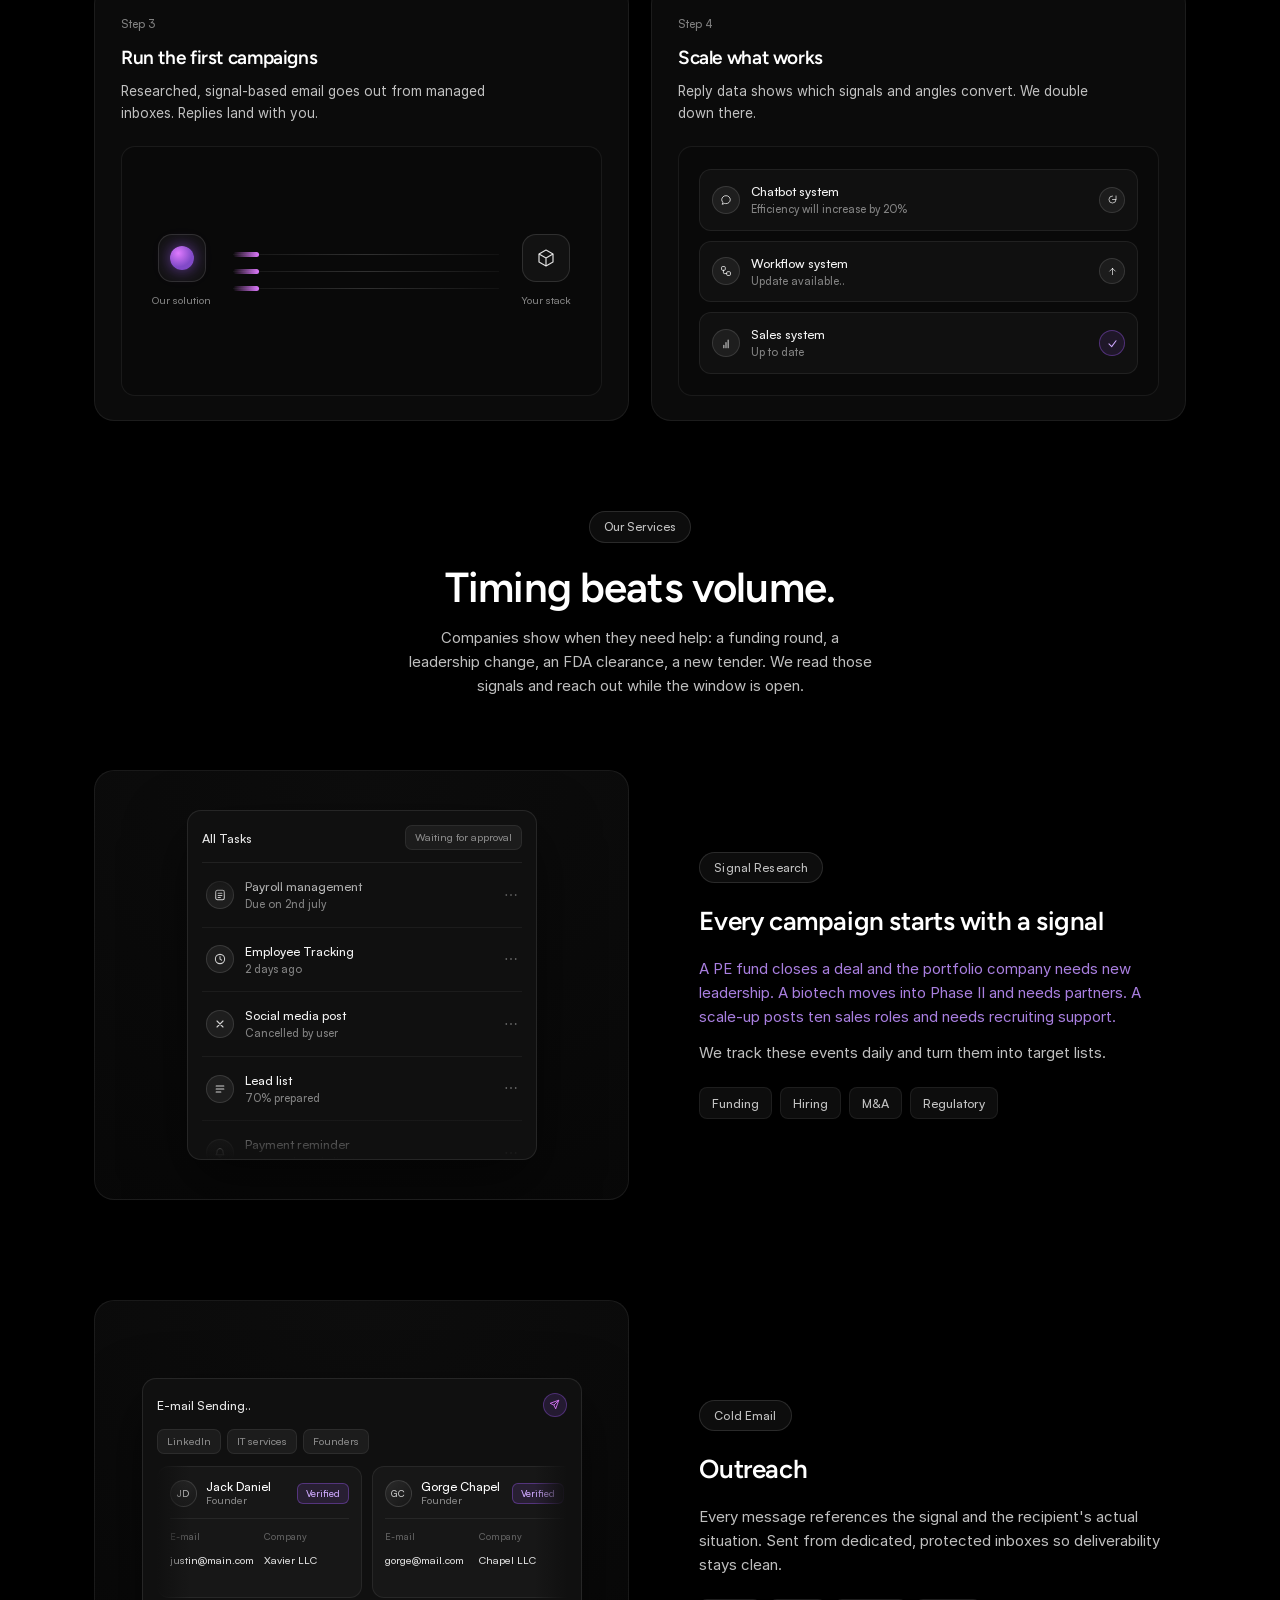
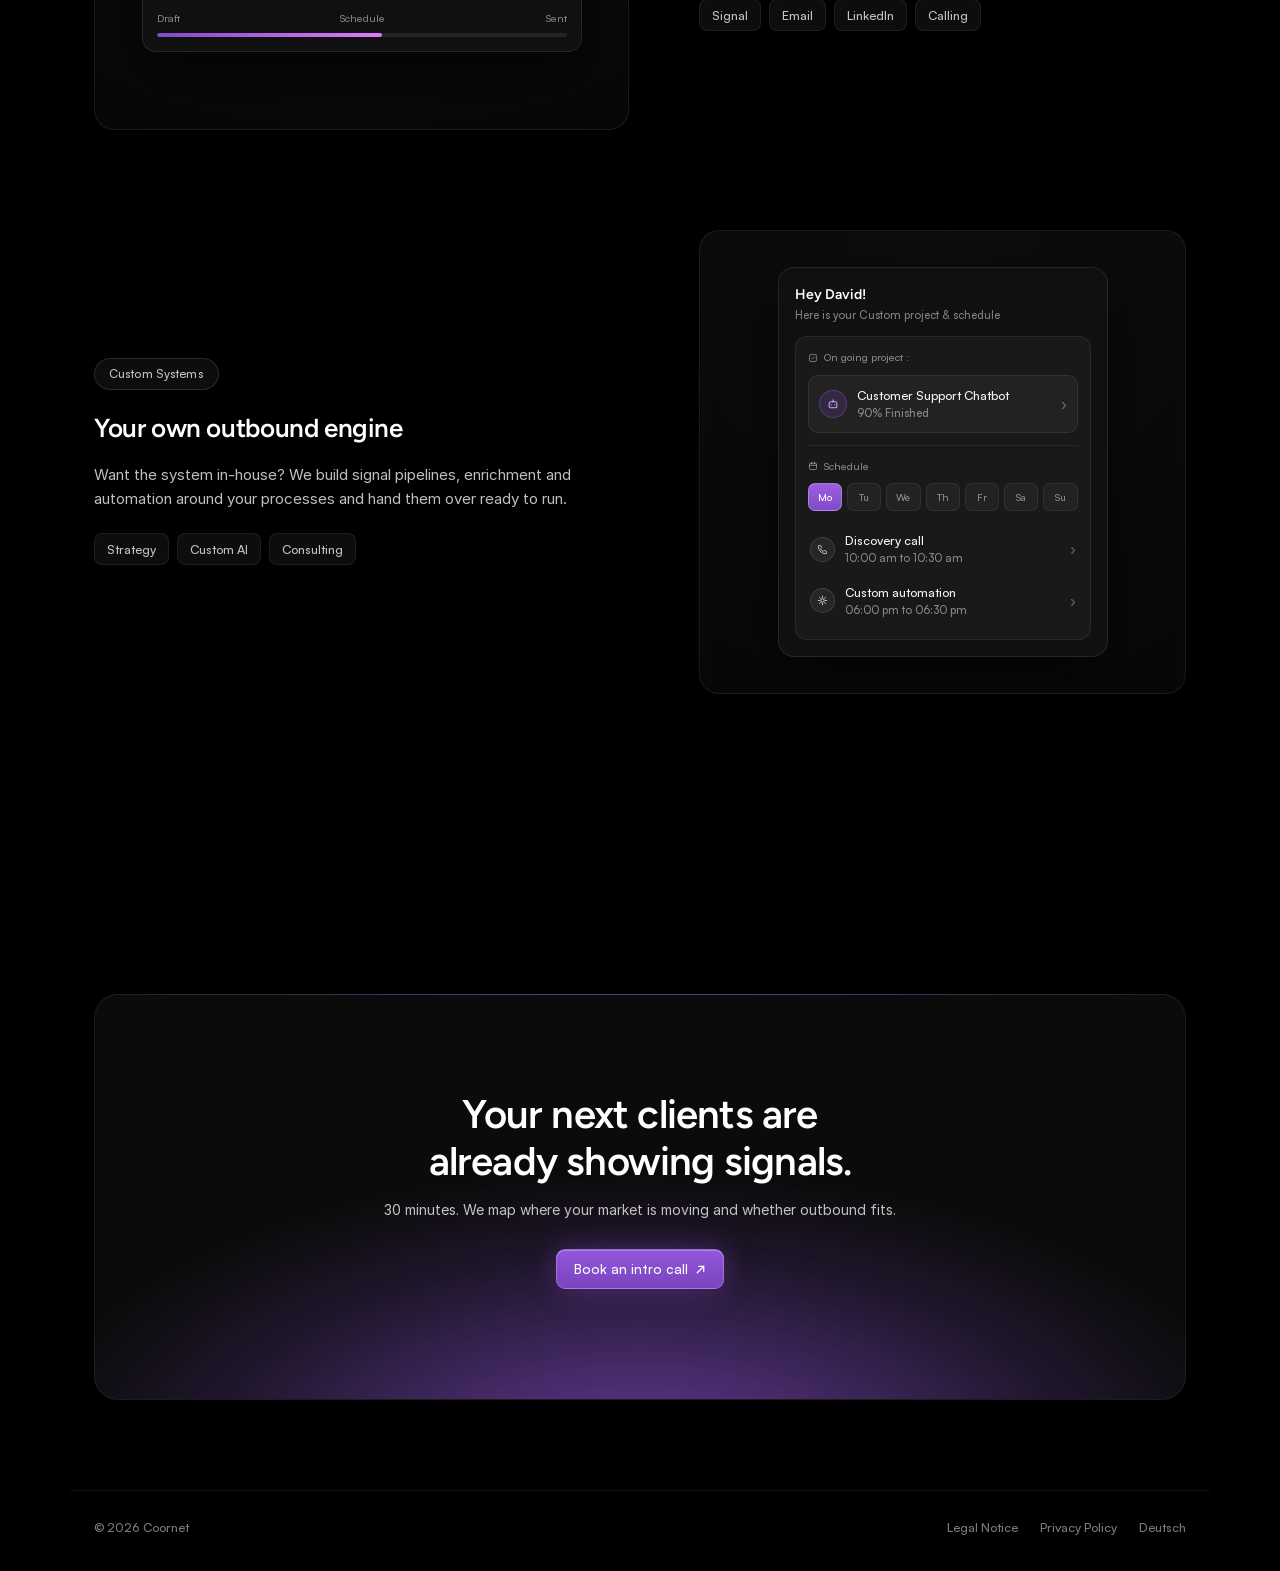
==== commit 5e766a3a: "EN booking links -> new cal.eu account (mika-wiesmann/intro-call) Co-Authored-By: Claude Fable 5 <no" ====
--- a/index.html
+++ b/index.html
@@ -36,7 +36,7 @@
     <h1>We turn market signals into booked meetings.</h1>
     <p class="hero-sub">Coornet develops signal-based outbound systems for Recruitment, Life Sciences, Private Equity and more.</p>
     <div class="hero-cta">
-      <a class="btn" href="https://cal.com/mika-wiesmann-trrq4i/intro-call-30m" target="_blank" rel="noopener">
+      <a class="btn" href="https://www.cal.eu/mika-wiesmann/intro-call" target="_blank" rel="noopener">
         <span class="btn-label"><span>Book an intro call</span><span>Book an intro call</span></span>
         <svg class="btn-arrow" width="11" height="11" viewBox="0 0 12 12" fill="none"><path d="M2.5 9.5L9.5 2.5M9.5 2.5H4M9.5 2.5V8" stroke="currentColor" stroke-width="1.4" stroke-linecap="round" stroke-linejoin="round"/></svg>
       </a>
@@ -288,7 +288,7 @@
   <div class="cta-card reveal">
     <h2>Your next clients are<br>already showing signals.</h2>
     <p>30 minutes. We map where your market is moving and whether outbound fits.</p>
-    <a class="btn" href="https://cal.com/mika-wiesmann-trrq4i/intro-call-30m" target="_blank" rel="noopener">
+    <a class="btn" href="https://www.cal.eu/mika-wiesmann/intro-call" target="_blank" rel="noopener">
       <span class="btn-label"><span>Book an intro call</span><span>Book an intro call</span></span>
       <svg class="btn-arrow" width="11" height="11" viewBox="0 0 12 12" fill="none"><path d="M2.5 9.5L9.5 2.5M9.5 2.5H4M9.5 2.5V8" stroke="currentColor" stroke-width="1.4" stroke-linecap="round" stroke-linejoin="round"/></svg>
     </a>
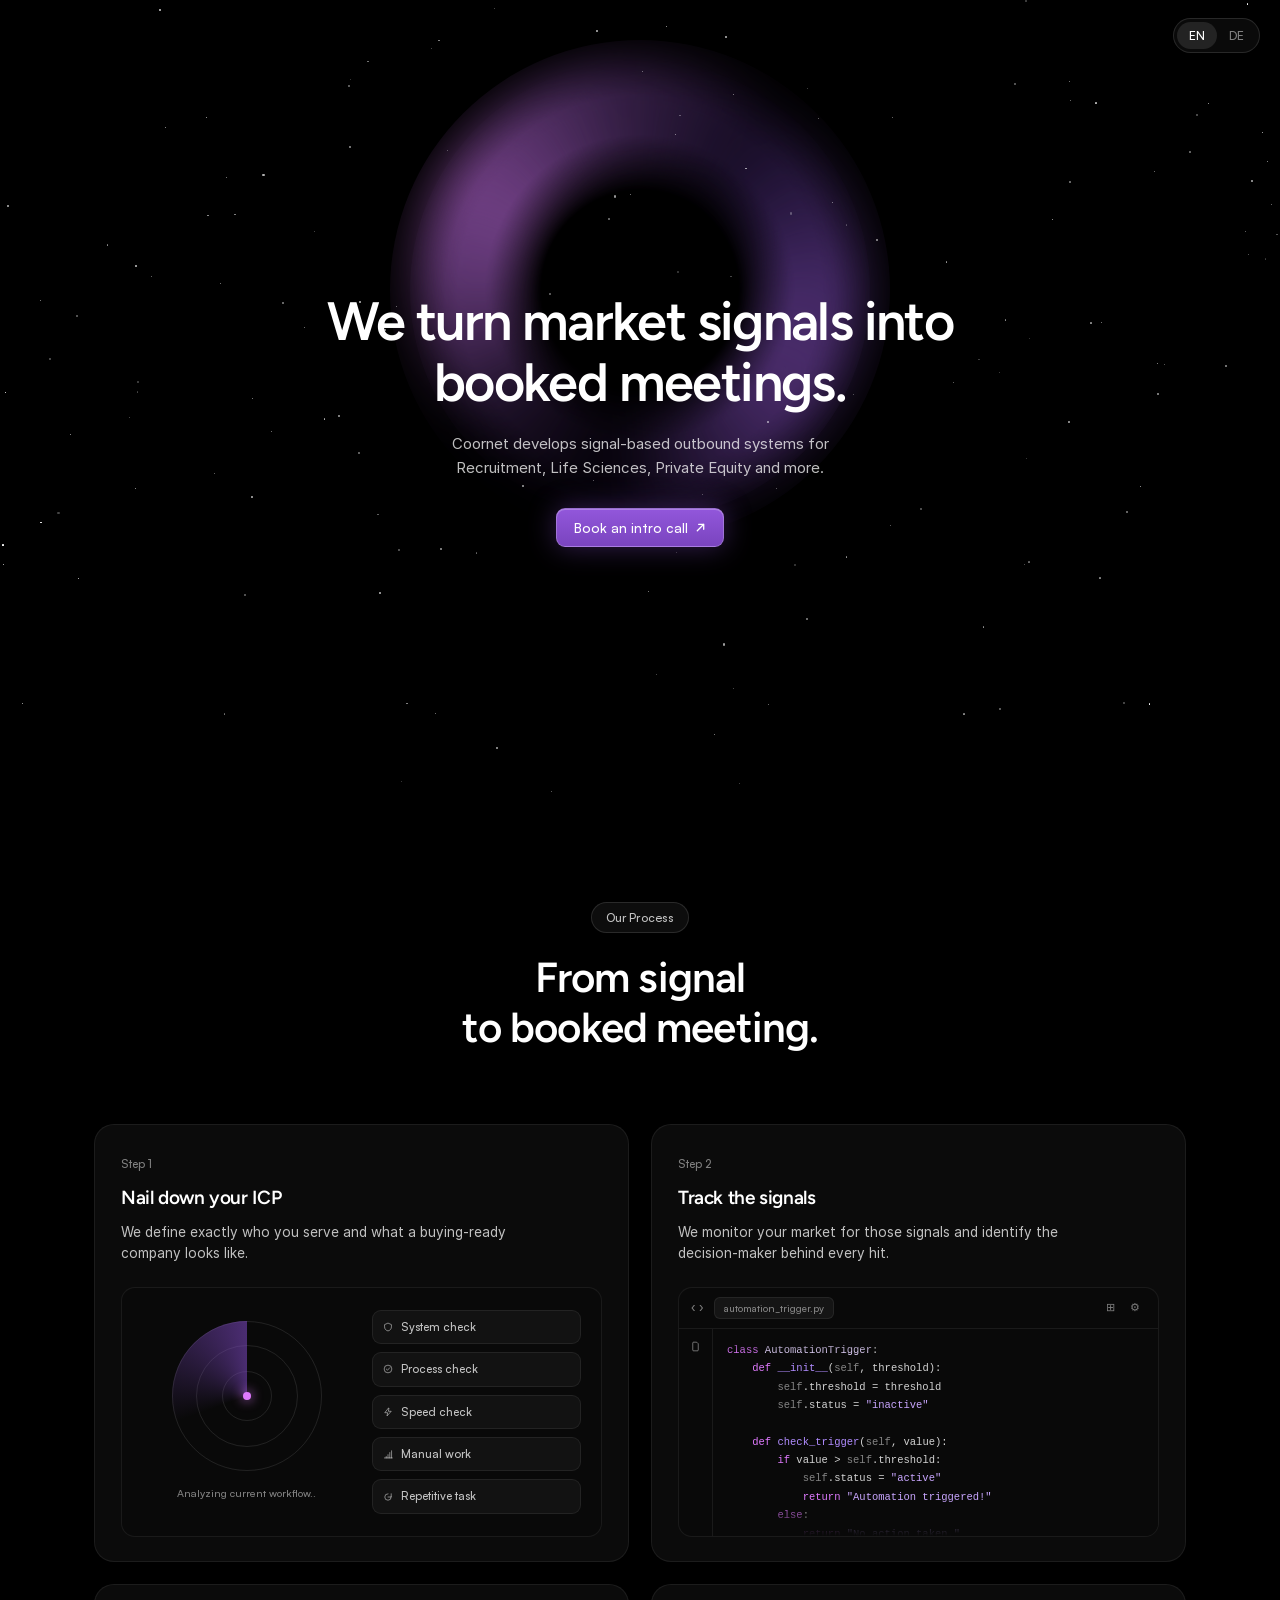
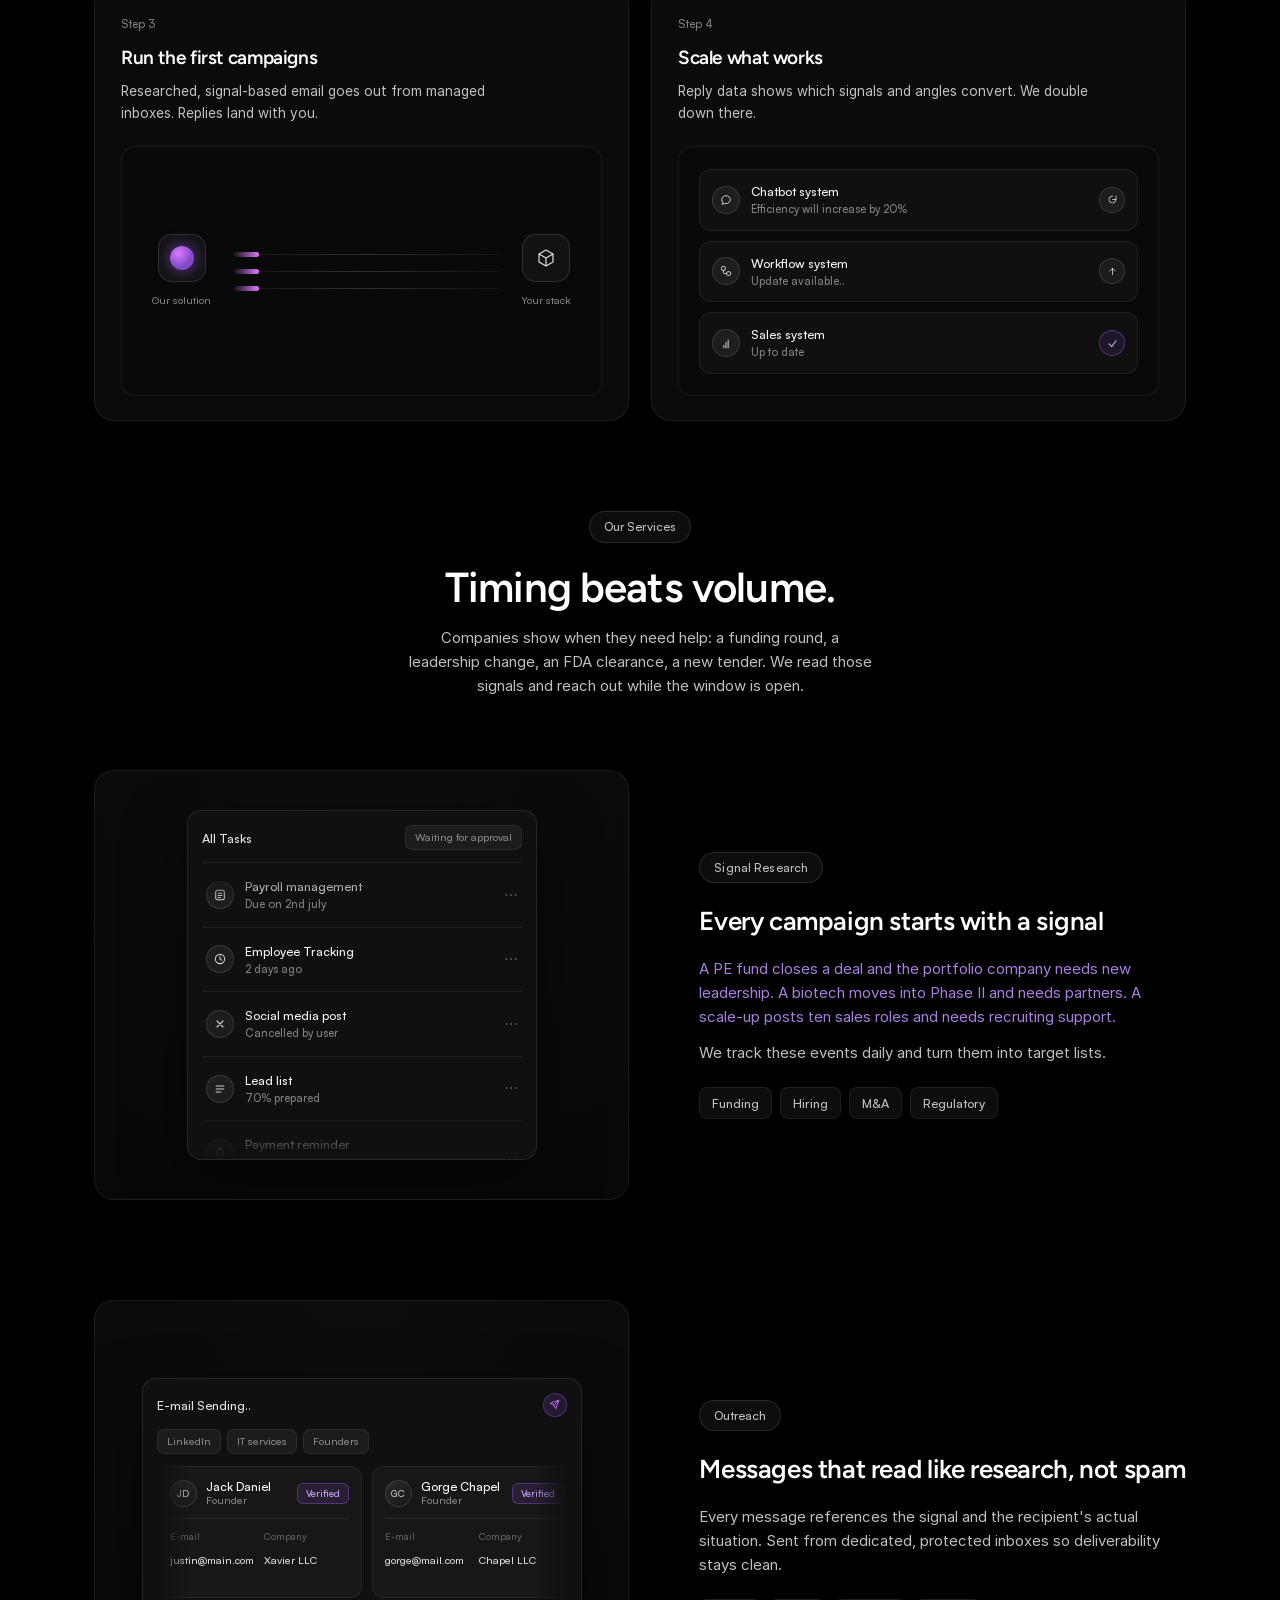
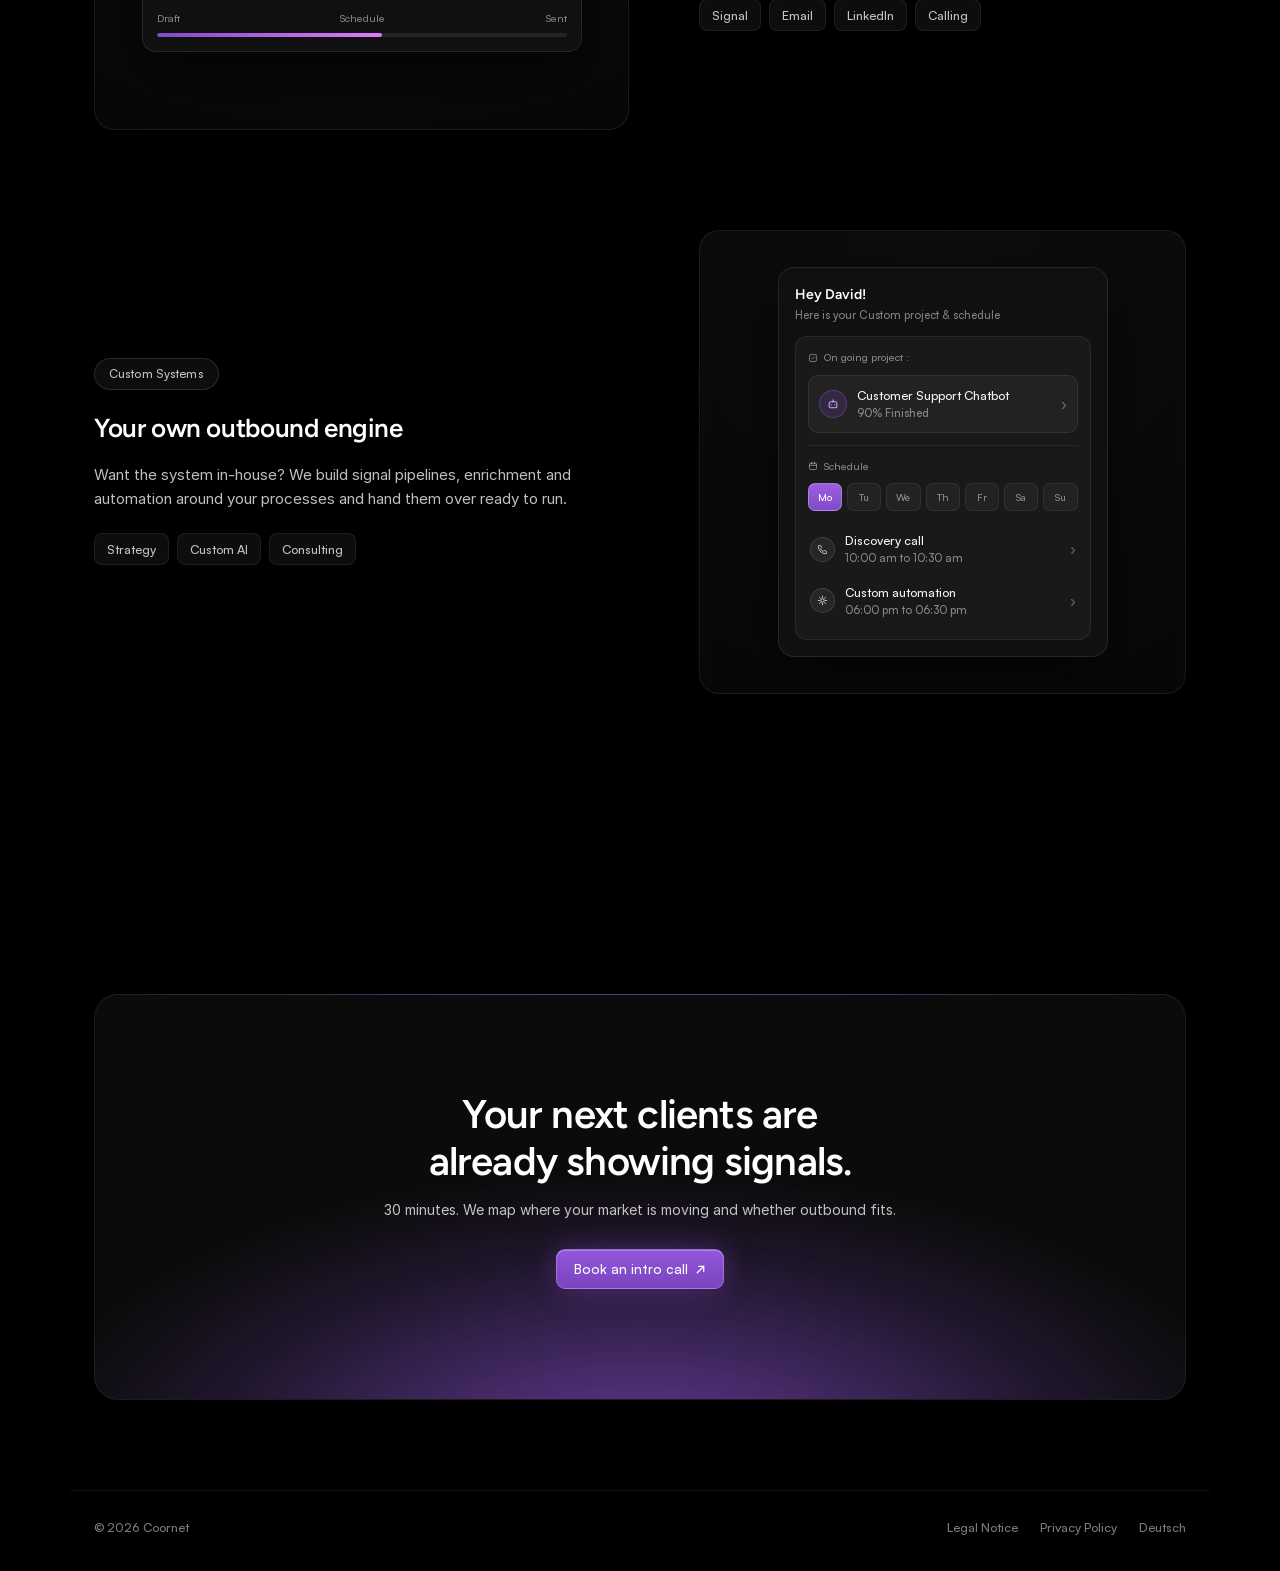
==== commit 6b4252b9: "EN card: badge Outreach, restore descriptive heading Co-Authored-By: Claude Fable 5 <noreply@anthrop" ====
--- a/index.html
+++ b/index.html
@@ -237,8 +237,8 @@
       </div>
     </div>
     <div class="feature-content">
-      <div class="badge-pill">Cold Email</div>
-      <h3>Outreach</h3>
+      <div class="badge-pill">Outreach</div>
+      <h3>Messages that read like research, not spam</h3>
       <p>Every message references the signal and the recipient's actual situation. Sent from dedicated, protected inboxes so deliverability stays clean.</p>
       <div class="tags"><span>Signal</span><span>Email</span><span>LinkedIn</span><span>Calling</span></div>
     </div>
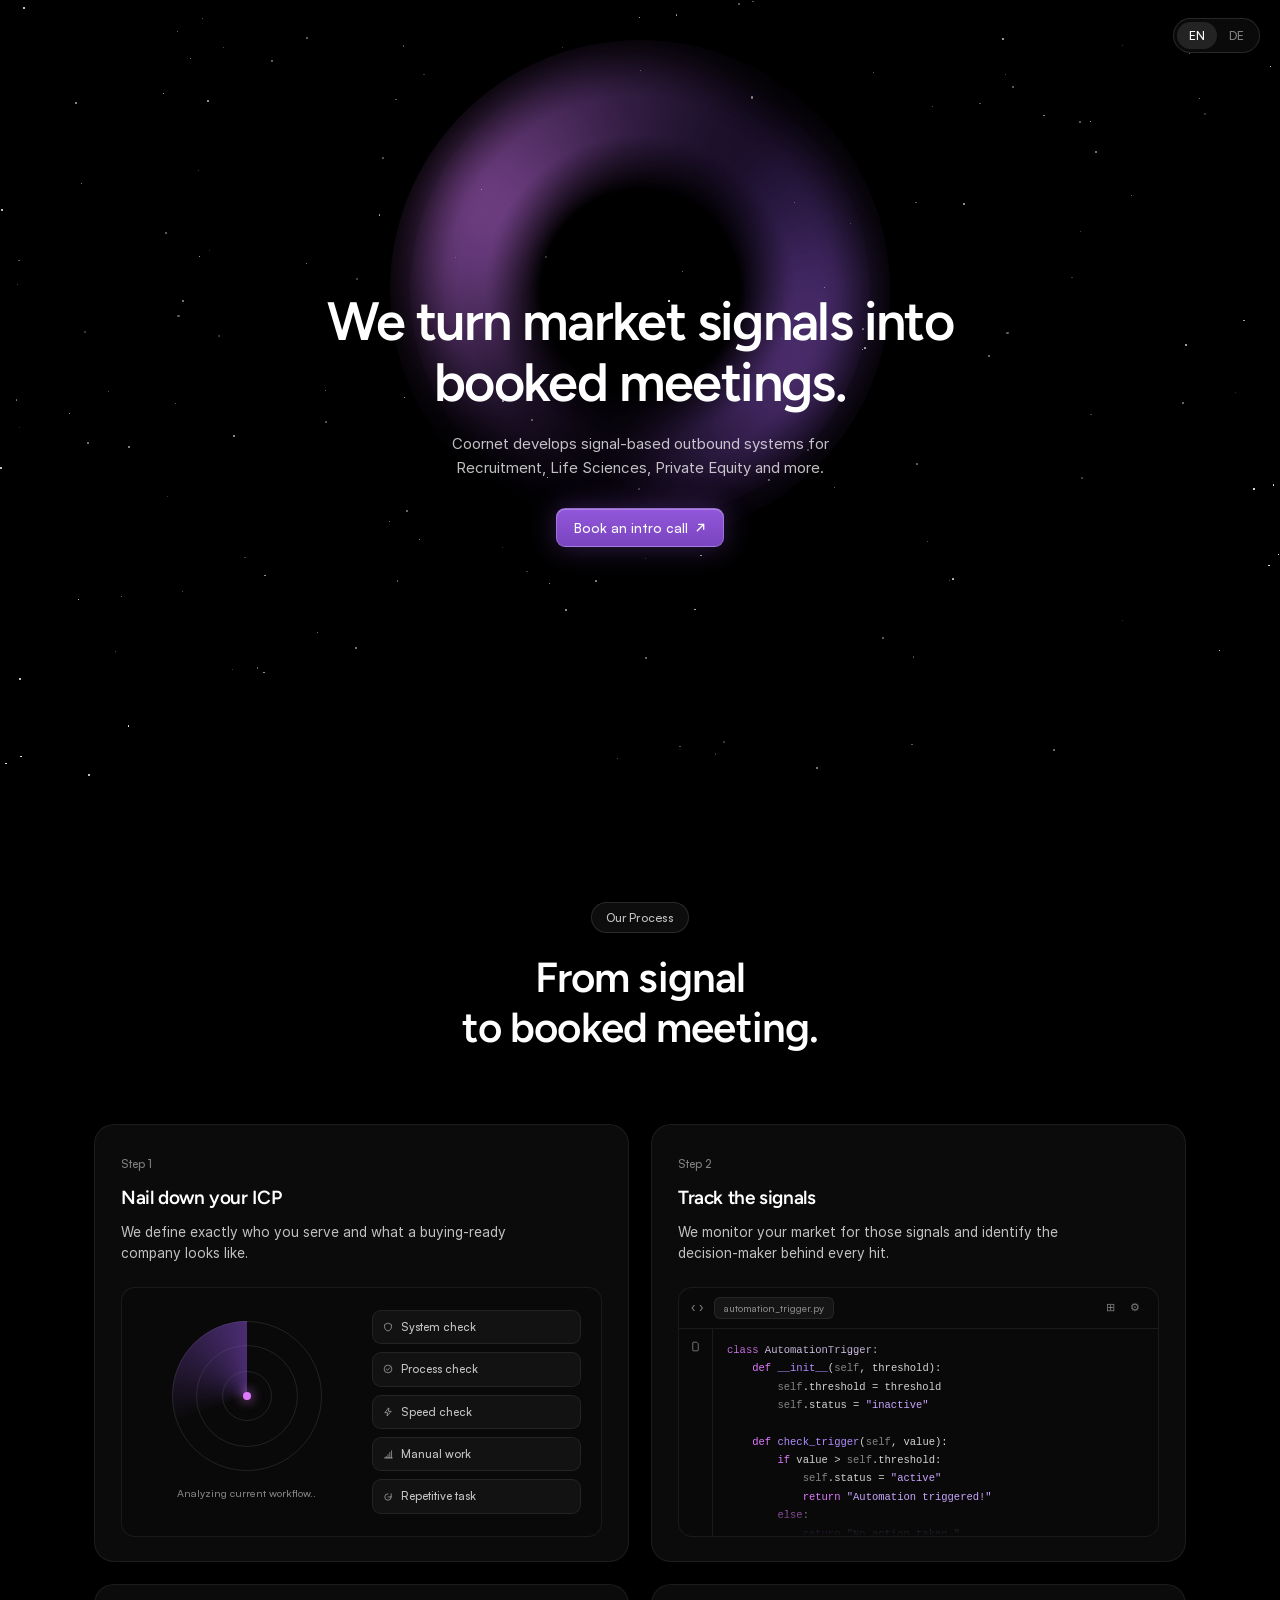
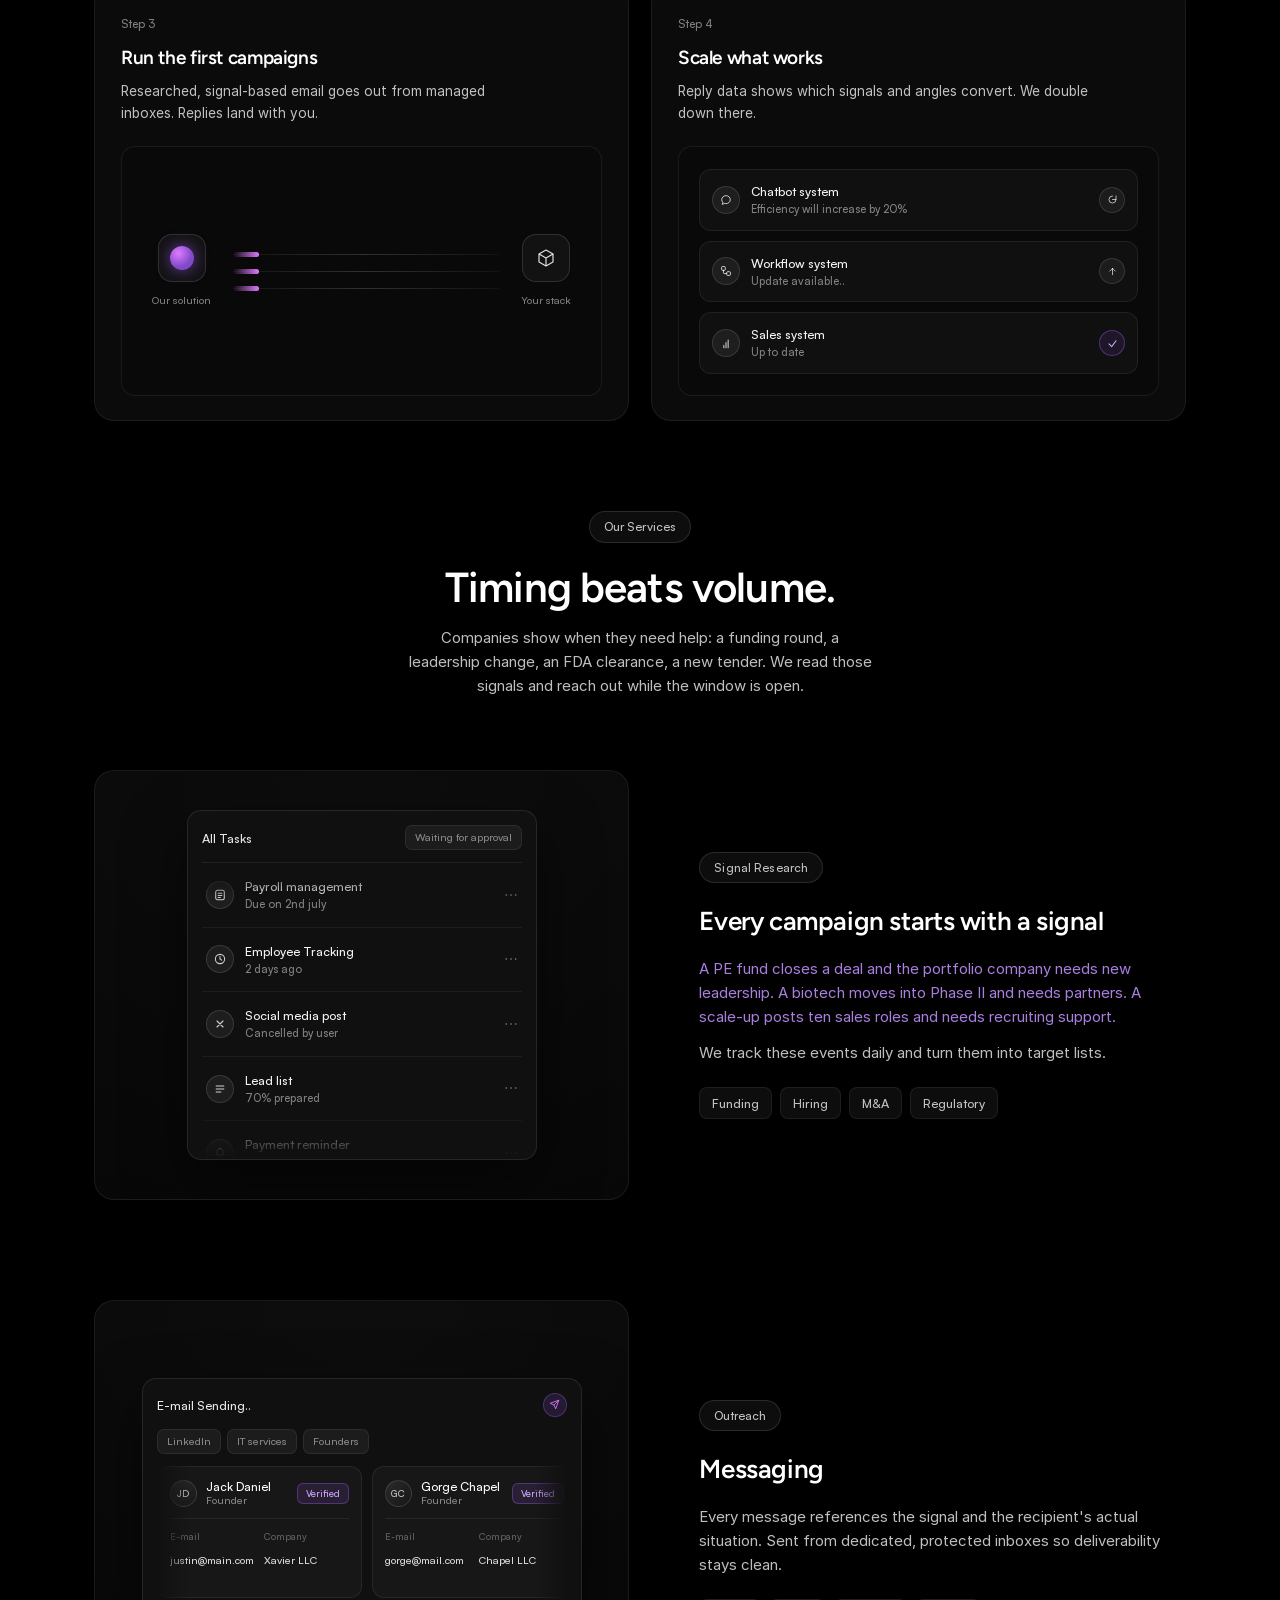
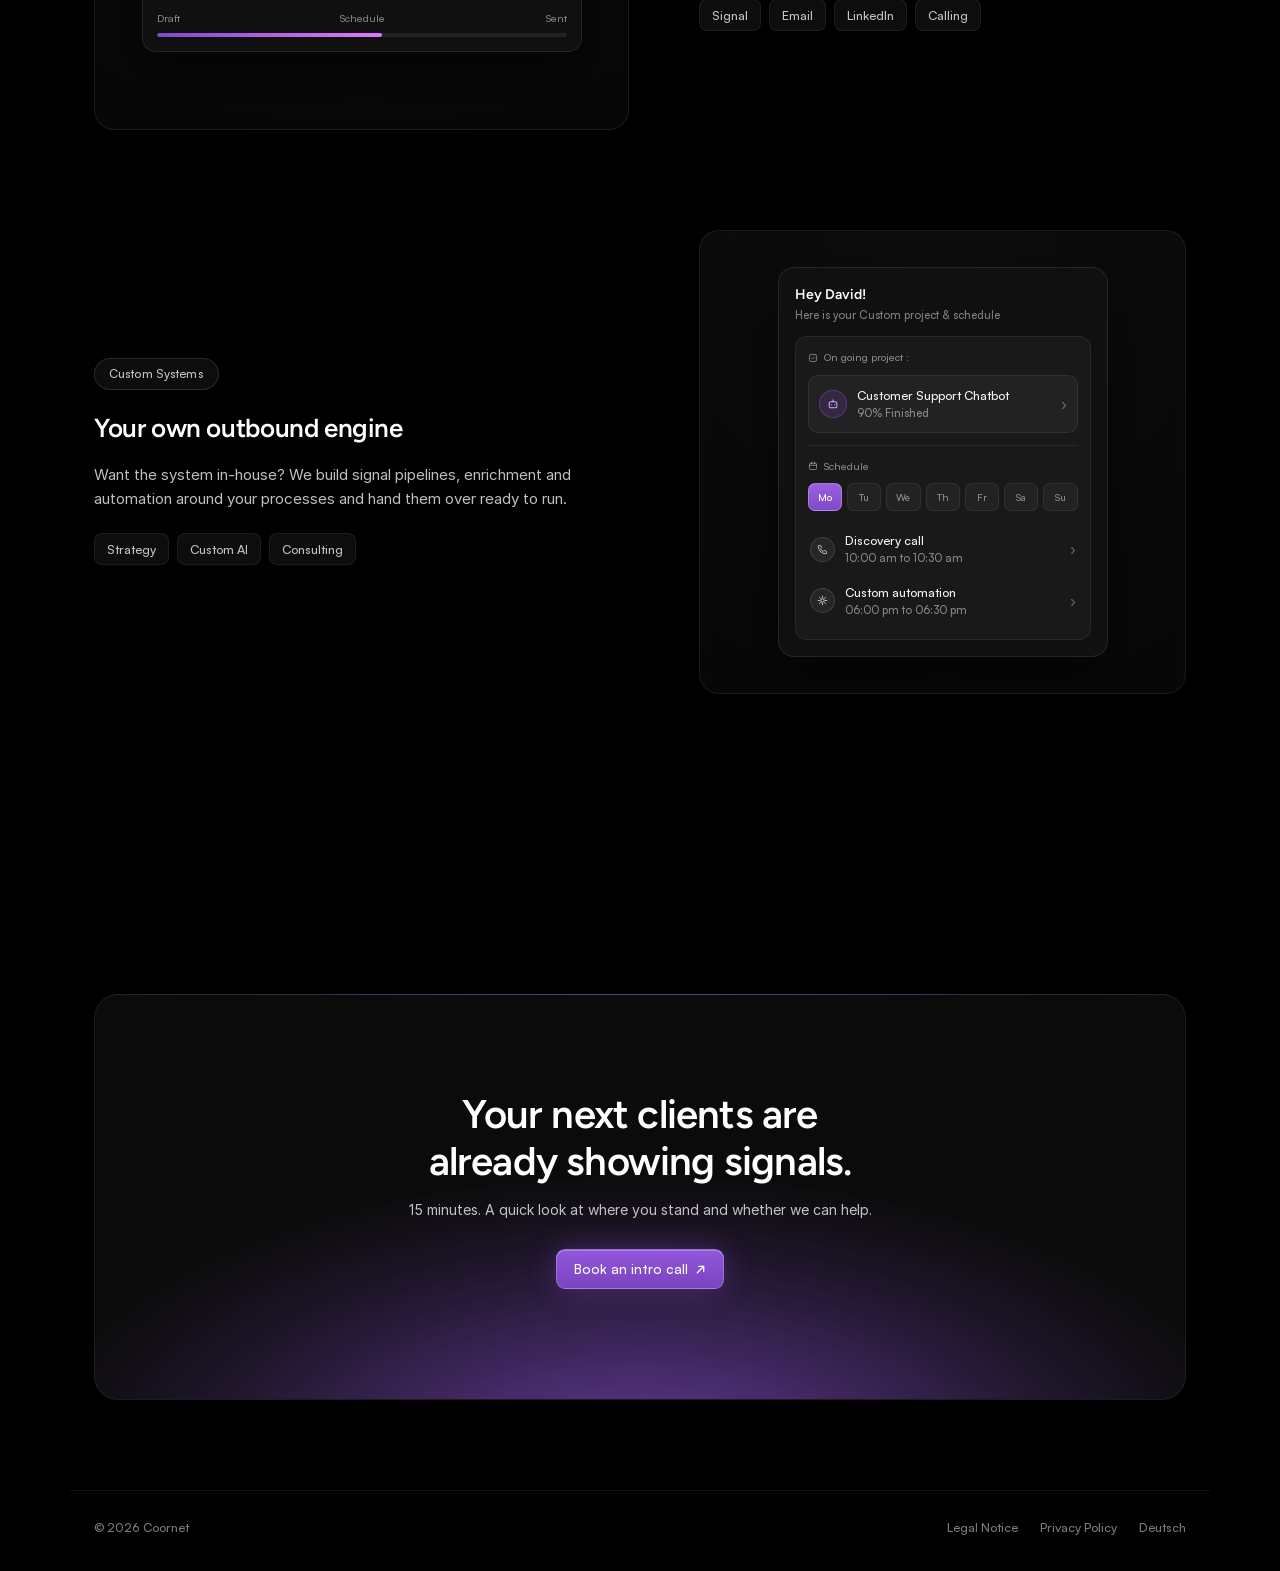
==== commit 62cace05: "EN card heading Messaging; CTA sublines 15 min, matching cal.eu descriptions Co-Authored-By: Claude " ====
--- a/index.html
+++ b/index.html
@@ -238,7 +238,7 @@
     </div>
     <div class="feature-content">
       <div class="badge-pill">Outreach</div>
-      <h3>Messages that read like research, not spam</h3>
+      <h3>Messaging</h3>
       <p>Every message references the signal and the recipient's actual situation. Sent from dedicated, protected inboxes so deliverability stays clean.</p>
       <div class="tags"><span>Signal</span><span>Email</span><span>LinkedIn</span><span>Calling</span></div>
     </div>
@@ -287,7 +287,7 @@
 <section class="section">
   <div class="cta-card reveal">
     <h2>Your next clients are<br>already showing signals.</h2>
-    <p>30 minutes. We map where your market is moving and whether outbound fits.</p>
+    <p>15 minutes. A quick look at where you stand and whether we can help.</p>
     <a class="btn" href="https://www.cal.eu/mika-wiesmann/intro-call" target="_blank" rel="noopener">
       <span class="btn-label"><span>Book an intro call</span><span>Book an intro call</span></span>
       <svg class="btn-arrow" width="11" height="11" viewBox="0 0 12 12" fill="none"><path d="M2.5 9.5L9.5 2.5M9.5 2.5H4M9.5 2.5V8" stroke="currentColor" stroke-width="1.4" stroke-linecap="round" stroke-linejoin="round"/></svg>
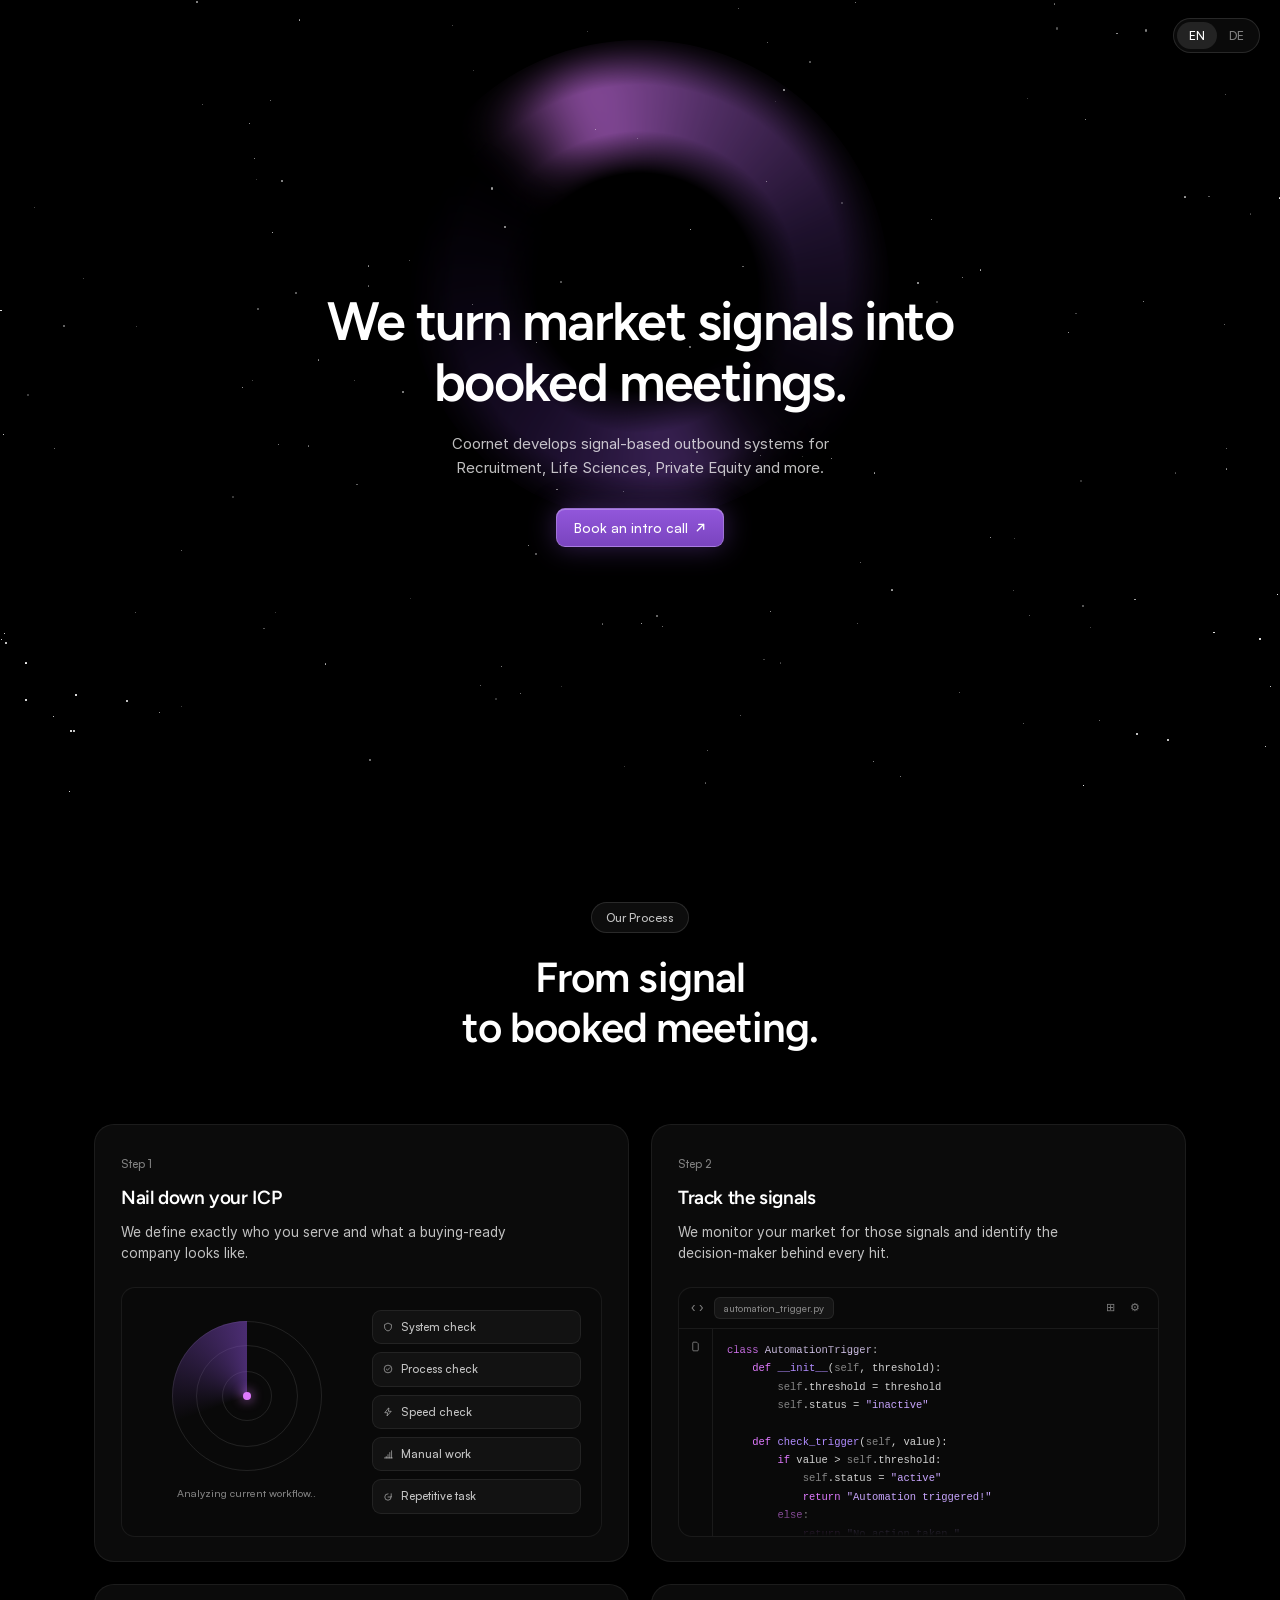
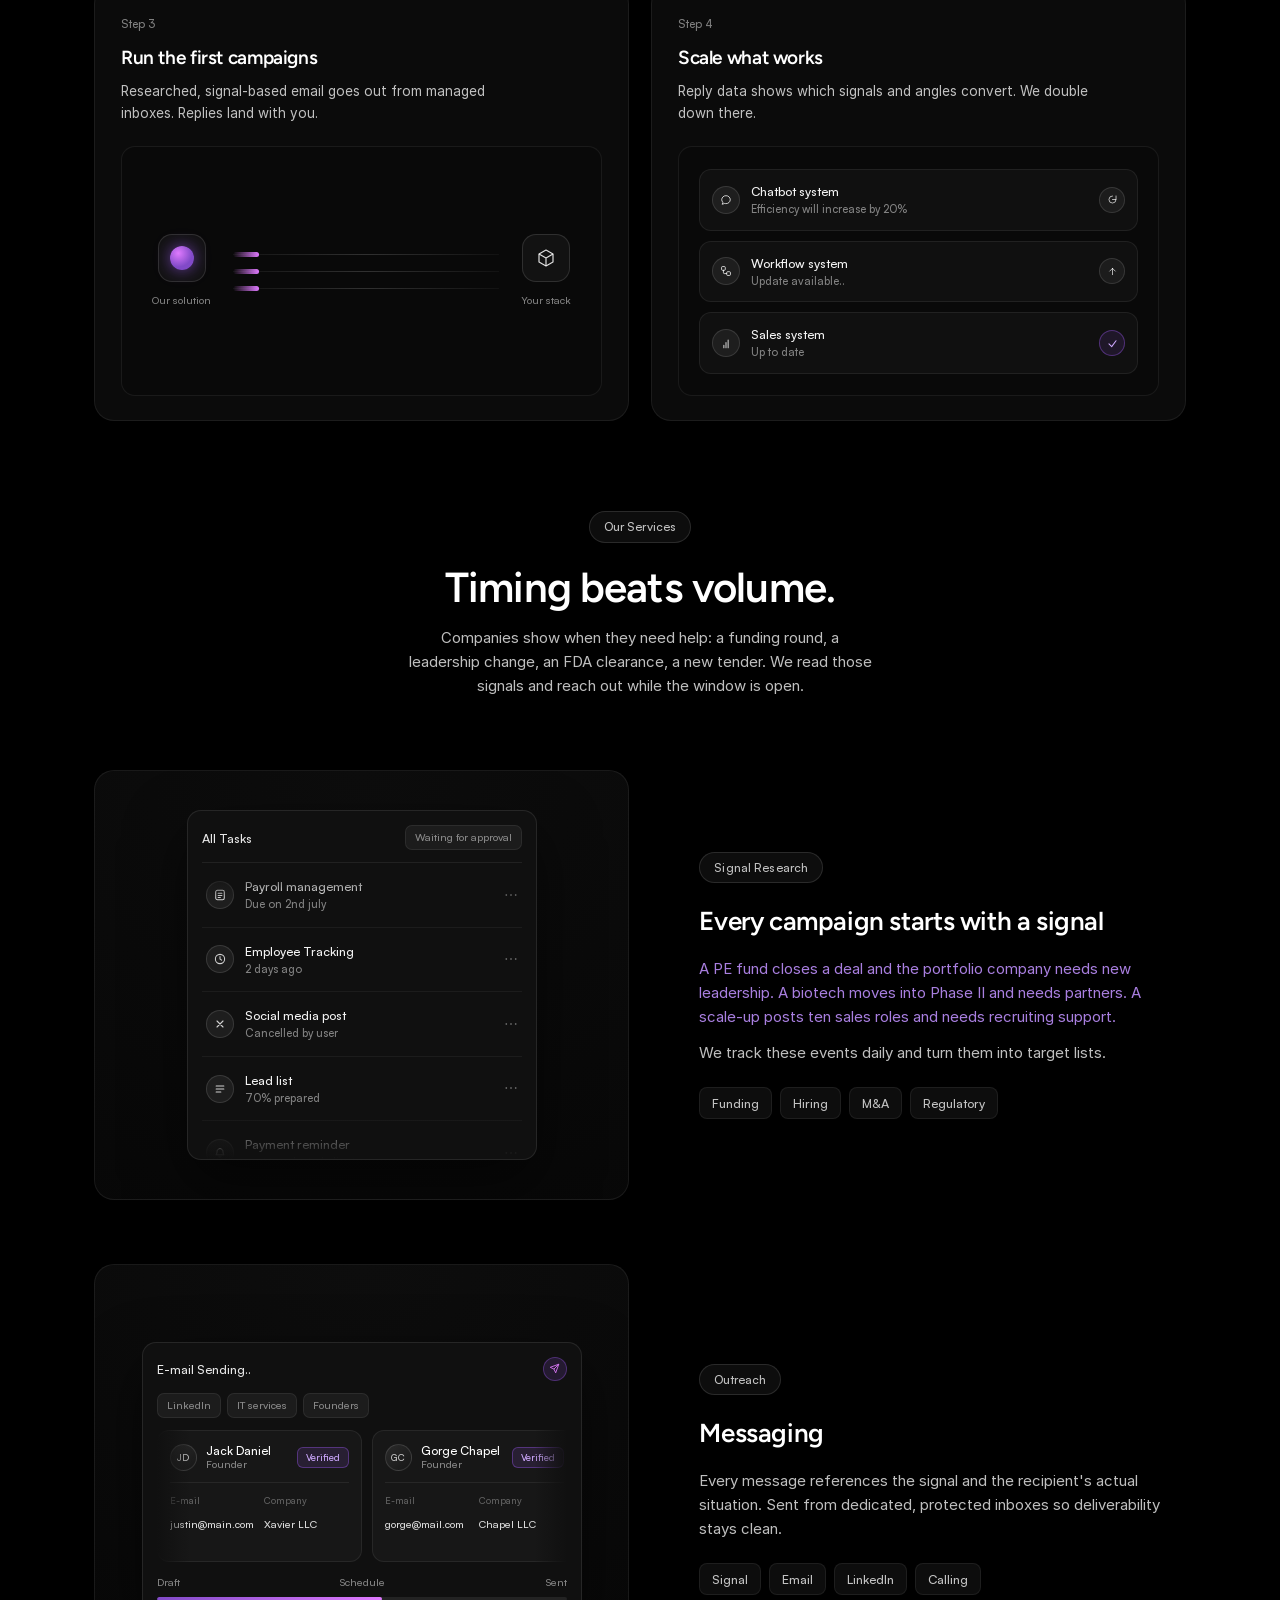
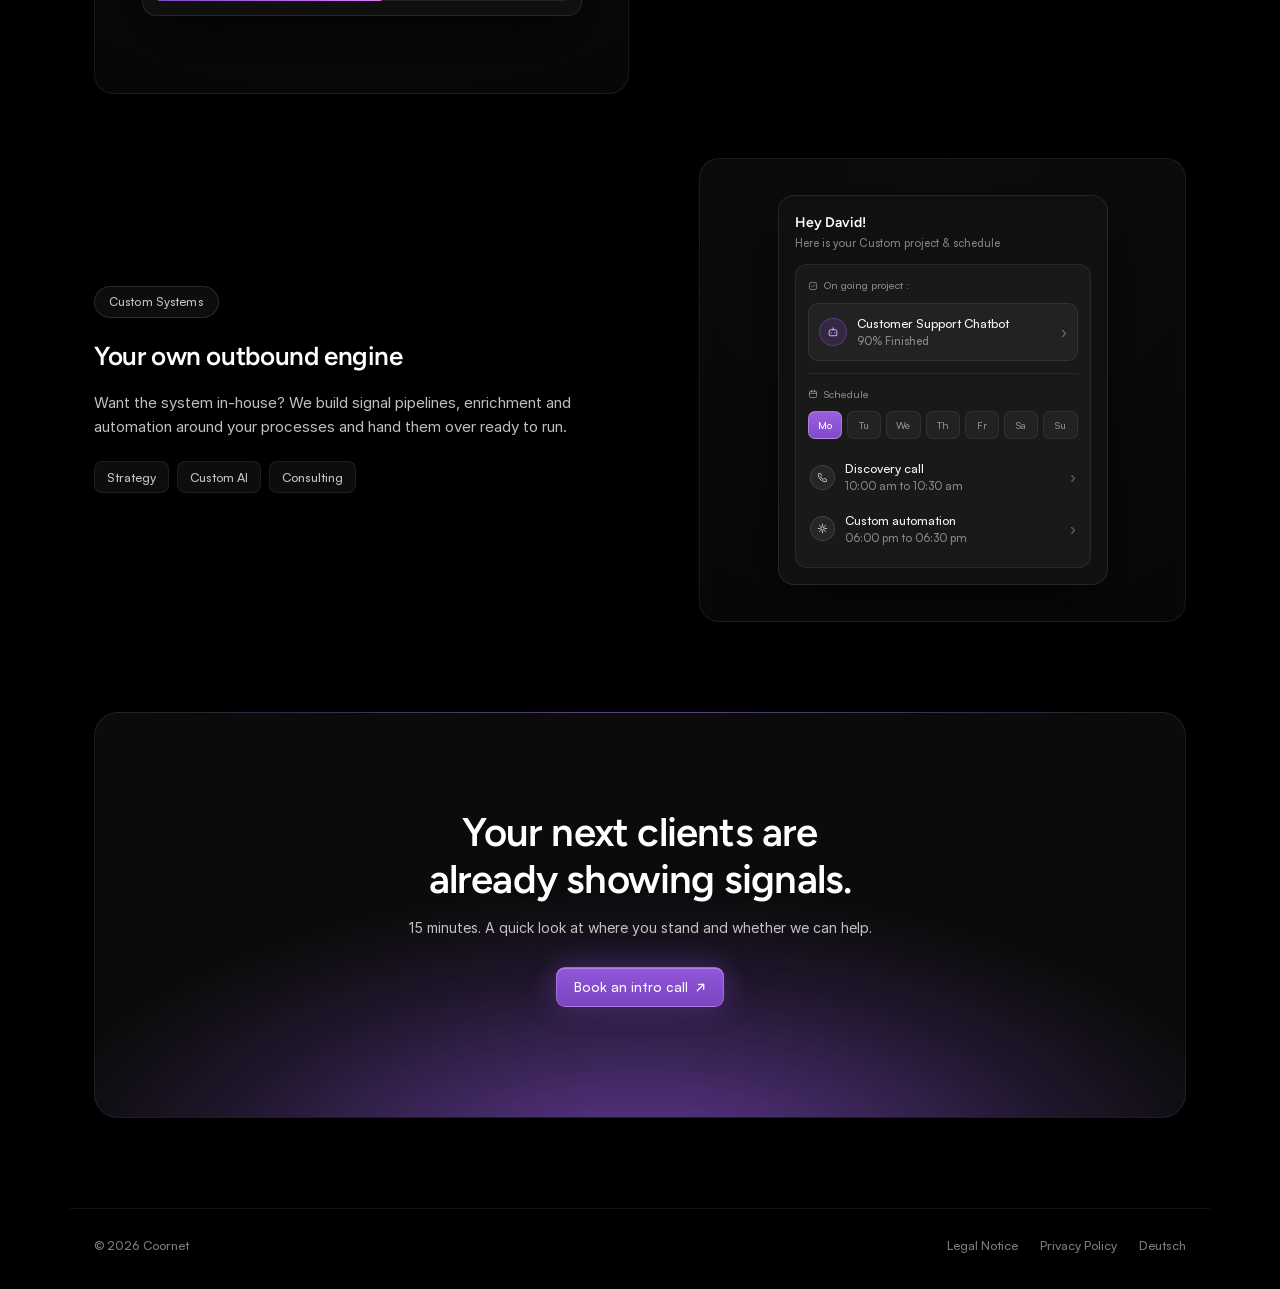
==== commit 1d5d3258: "Add Cloudflare Web Analytics beacon to all pages; privacy policy section for cookieless analytics Co" ====
--- a/index.html
+++ b/index.html
@@ -305,5 +305,6 @@
 </footer>
 
 <script src="/assets/js/main.js"></script>
+<!-- Cloudflare Web Analytics --><script defer src='https://static.cloudflareinsights.com/beacon.min.js' data-cf-beacon='{"token": "df6c2992af8e4837a4a5c25682031099"}'></script><!-- End Cloudflare Web Analytics -->
 </body>
 </html>
--- a/assets/css/style.css
+++ b/assets/css/style.css
@@ -155,7 +155,7 @@
   overflow: hidden;
 }
 .hero-bg { position: absolute; inset: 0; pointer-events: none; }
-/* swirling ring orb — intro: alone center stage, then rises behind headline */
+/* comet-arm orb — visible immediately, spinning behind the headline */
 .orb {
   position: absolute;
   left: 50%;
@@ -163,56 +163,46 @@
   width: 500px;
   height: 500px;
   transform: translateX(-50%);
-  opacity: 0;
-  animation: orbIntro 2.4s cubic-bezier(0.45, 0.05, 0.2, 1) forwards;
-  will-change: transform, opacity;
-}
+  opacity: 0.8;
+}
+/* two comet arms, offset 180deg, swirling as one vortex (Xtract look) */
 .orb::before {
   content: "";
   position: absolute;
   inset: 0;
   border-radius: 50%;
-  background: conic-gradient(from 300deg,
-    rgba(223, 122, 254, 0.55),
-    rgba(190, 110, 240, 0.4) 45deg,
-    rgba(129, 74, 200, 0.12) 95deg,
-    rgba(140, 85, 210, 0.42) 150deg,
-    rgba(129, 74, 200, 0.3) 195deg,
-    rgba(60, 30, 110, 0.03) 250deg,
-    rgba(90, 50, 160, 0.08) 290deg,
-    rgba(223, 122, 254, 0.55) 360deg);
-  -webkit-mask: radial-gradient(circle, transparent 28%, #000 44%, #000 55%, transparent 80%);
-  mask: radial-gradient(circle, transparent 28%, #000 44%, #000 55%, transparent 80%);
-  filter: blur(24px);
-  animation: spin 14s linear infinite;
-}
-/* second arc layer, counter-rotating */
+  background: conic-gradient(from 315deg,
+    transparent 0deg,
+    rgba(223, 122, 254, 0.78) 28deg,
+    rgba(195, 112, 242, 0.52) 65deg,
+    rgba(140, 80, 210, 0.26) 115deg,
+    rgba(110, 60, 185, 0.09) 160deg,
+    transparent 195deg,
+    transparent 360deg);
+  -webkit-mask: radial-gradient(circle, transparent 33%, #000 45%, #000 58%, transparent 73%);
+  mask: radial-gradient(circle, transparent 33%, #000 45%, #000 58%, transparent 73%);
+  filter: blur(22px);
+  animation: spin 12s linear infinite;
+}
 .orb::after {
   content: "";
   position: absolute;
   inset: 4%;
   border-radius: 50%;
-  background: conic-gradient(from 120deg,
-    rgba(165, 100, 230, 0.4),
-    rgba(90, 45, 160, 0.04) 70deg,
-    rgba(200, 120, 250, 0.32) 160deg,
-    rgba(60, 30, 110, 0.02) 230deg,
-    rgba(120, 70, 200, 0.2) 300deg,
-    rgba(165, 100, 230, 0.4) 360deg);
-  -webkit-mask: radial-gradient(circle, transparent 30%, #000 46%, #000 56%, transparent 76%);
-  mask: radial-gradient(circle, transparent 30%, #000 46%, #000 56%, transparent 76%);
-  filter: blur(26px);
-  animation: spinRev 21s linear infinite;
-}
-@keyframes spinRev { to { transform: rotate(-360deg); } }
+  background: conic-gradient(from 135deg,
+    transparent 0deg,
+    rgba(150, 88, 218, 0.5) 30deg,
+    rgba(115, 62, 185, 0.3) 75deg,
+    rgba(85, 42, 155, 0.12) 130deg,
+    transparent 175deg,
+    transparent 360deg);
+  -webkit-mask: radial-gradient(circle, transparent 31%, #000 44%, #000 57%, transparent 74%);
+  mask: radial-gradient(circle, transparent 31%, #000 44%, #000 57%, transparent 74%);
+  filter: blur(24px);
+  animation: spin 13.5s linear infinite;
+}
 .orb-core { display: none; }
-@keyframes orbIntro {
-  0%   { opacity: 0; transform: translate(-50%, 26vh) scale(1.18); }
-  14%  { opacity: 1; transform: translate(-50%, 26vh) scale(1.18); }
-  58%  { opacity: 1; transform: translate(-50%, 26vh) scale(1.18); }
-  100% { opacity: 0.8; transform: translate(-50%, 0) scale(1); }
-}
-#stars { position: absolute; inset: 0; opacity: 0; animation: softIn 1.8s ease 0.6s forwards; }
+#stars { position: absolute; inset: 0; }
 #stars i {
   position: absolute;
   background: #fff;
@@ -239,27 +229,7 @@
   margin: 0 auto 28px;
 }
 
-/* hero intro timeline — orb solo first, then text fades in slow with blur */
-.hero-badge { opacity: 0; animation: softIn 0.7s ease 1.75s forwards; }
-.hero-badge span:last-child {
-  clip-path: inset(0 100% 0 0);
-  animation: labelReveal 0.7s cubic-bezier(0.3, 0.6, 0.2, 1) 2.7s forwards;
-}
-@keyframes labelReveal { to { clip-path: inset(0 0 0 0); } }
-.hero h1 {
-  opacity: 0; filter: blur(10px); transform: translateY(22px);
-  animation: heroText 1.1s cubic-bezier(0.25, 0.5, 0.2, 1) 1.9s forwards;
-}
-.hero-sub {
-  opacity: 0; filter: blur(8px); transform: translateY(16px);
-  animation: heroText 1s ease 2.2s forwards;
-}
-.hero-cta {
-  opacity: 0; transform: translateY(12px);
-  animation: heroText 0.9s ease 2.45s forwards;
-}
-@keyframes heroText { to { opacity: 1; filter: blur(0); transform: none; } }
-@keyframes softIn { to { opacity: 1; } }
+/* hero content shows immediately, no intro delay */
 
 /* ---------- sections ---------- */
 .section { max-width: 1140px; margin: 0 auto; padding: 90px 24px 0; }
@@ -273,8 +243,9 @@
   grid-template-columns: 1.1fr 1fr;
   gap: 70px;
   align-items: center;
-  margin-bottom: 100px;
-}
+  margin-bottom: 64px;
+}
+.feature-card:last-of-type { margin-bottom: 0; }
 .feature-graphic {
   background: radial-gradient(120% 120% at 50% 0%, #0d0d0d, #070707);
   border: 1px solid var(--line);
@@ -579,7 +550,7 @@
 
 /* ---------- CTA ---------- */
 .cta-card {
-  margin: 110px 0 0;
+  margin: 0;
   border: 1px solid var(--line);
   border-radius: 24px;
   padding: 96px 24px 110px;
@@ -626,7 +597,7 @@
 
 /* ---------- responsive ---------- */
 @media (max-width: 1020px) {
-  .feature-card { grid-template-columns: 1fr; gap: 36px; margin-bottom: 72px; }
+  .feature-card { grid-template-columns: 1fr; gap: 36px; margin-bottom: 48px; }
   .process-grid { grid-template-columns: 1fr; }
   .hero h1 { font-size: 44px; }
   .sec-head h2 { font-size: 36px; }
@@ -646,9 +617,9 @@
   .feature-content h3 { font-size: 22px; }
   .mock-radar { gap: 14px; padding: 14px; }
   .radar-checks span { padding: 6px 8px; font-size: 10.5px; }
-  .p-mock { height: auto; min-height: 220px; }
-  .mock-integration { padding: 24px 16px; height: 220px; }
-  .mock-status { height: auto; padding: 16px; }
+  .p-mock { height: 230px; }
+  .mock-integration { padding: 24px 16px; height: 230px; }
+  .mock-status { padding: 16px; height: 230px; }
   .radar { width: 120px; height: 120px; }
   .r2 { inset: 19px; }
   .r3 { inset: 40px; }
@@ -659,9 +630,6 @@
 
 /* ---------- reduced motion ---------- */
 @media (prefers-reduced-motion: reduce) {
-  .tasks-scroll, .code-scroll, .leads-track, .r-scan, .int-line i, .st-spin svg, .me-fill, .orb::before, #stars i { animation: none !important; }
-  .orb { animation: none; opacity: 1; transform: translateX(-50%); }
-  .hero h1, .hero-sub, .hero-cta, .hero-badge, #stars { animation: none; opacity: 1; transform: none; filter: none; }
-  .hero-badge span:last-child { animation: none; clip-path: none; }
+  .tasks-scroll, .code-scroll, .leads-track, .r-scan, .int-line i, .st-spin svg, .me-fill, .orb::before, .orb::after, #stars i { animation: none !important; }
   .reveal { opacity: 1; transform: none; transition: none; }
 }
